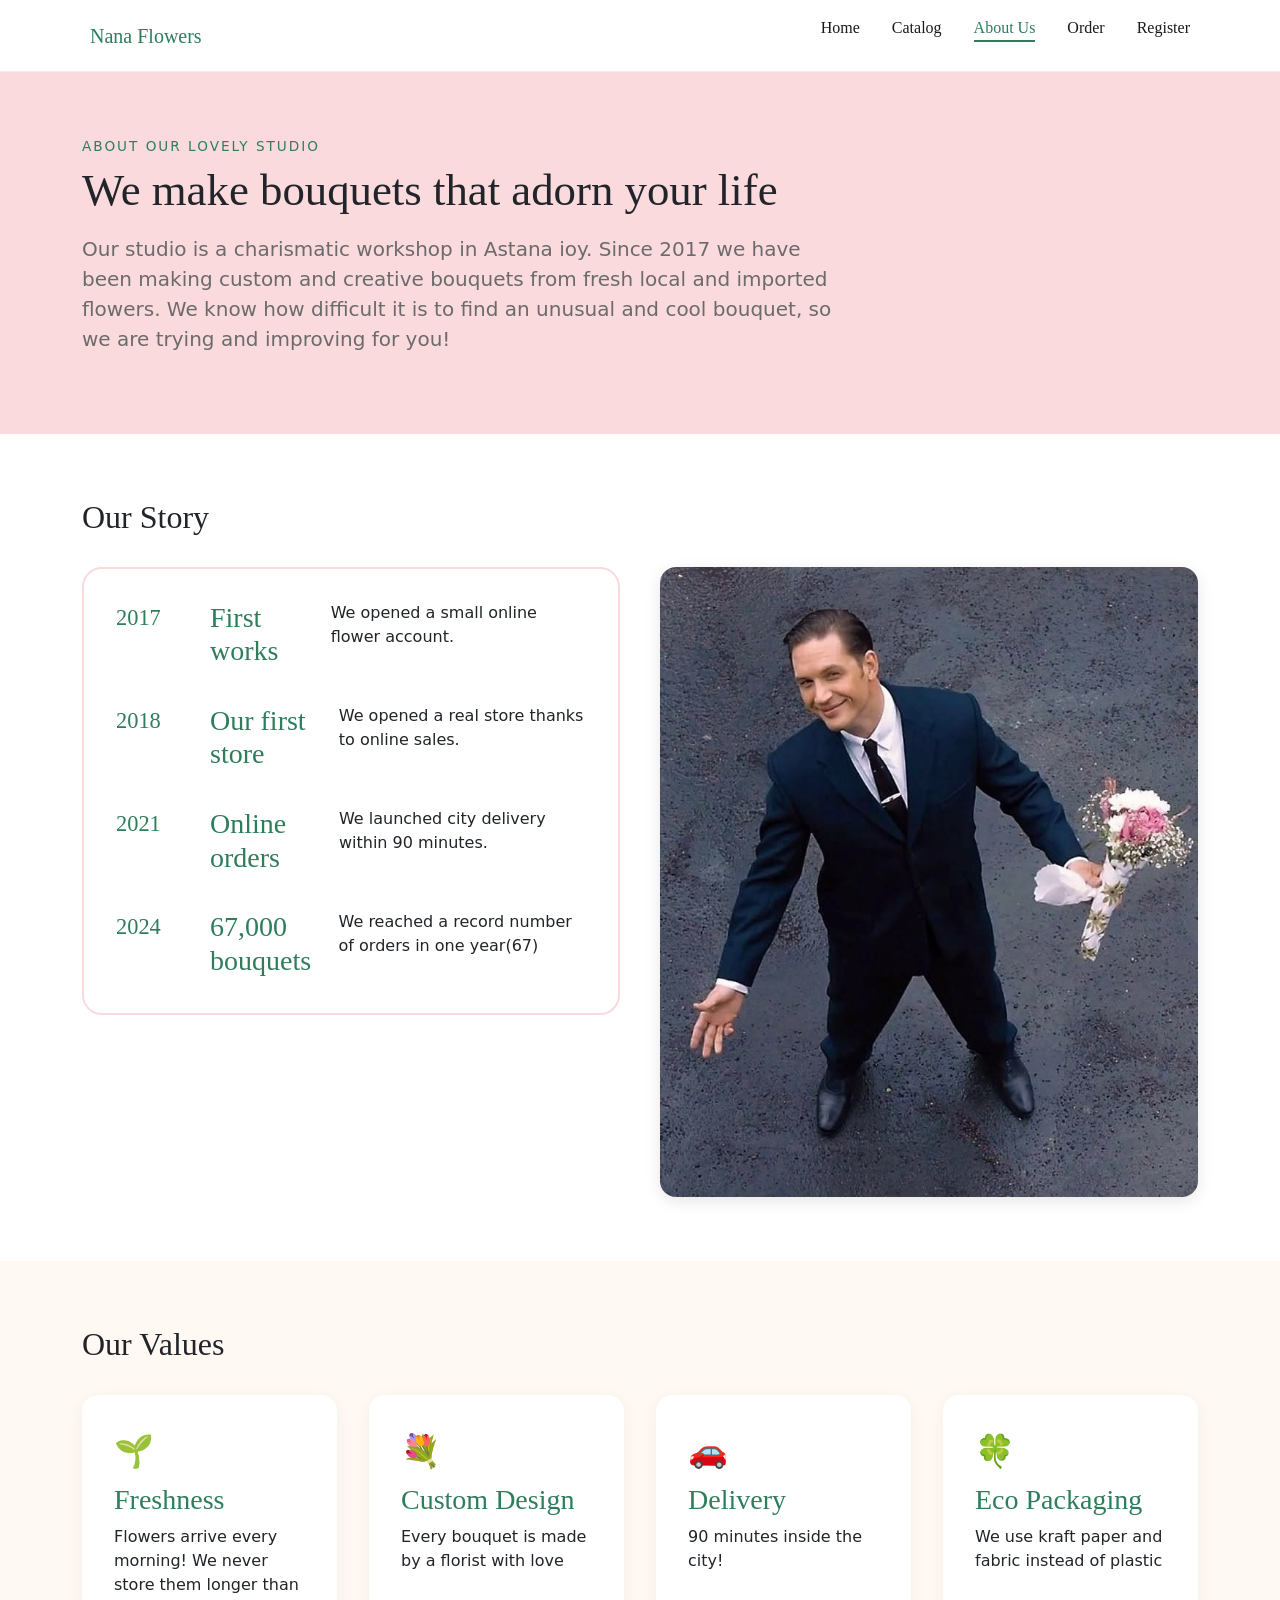
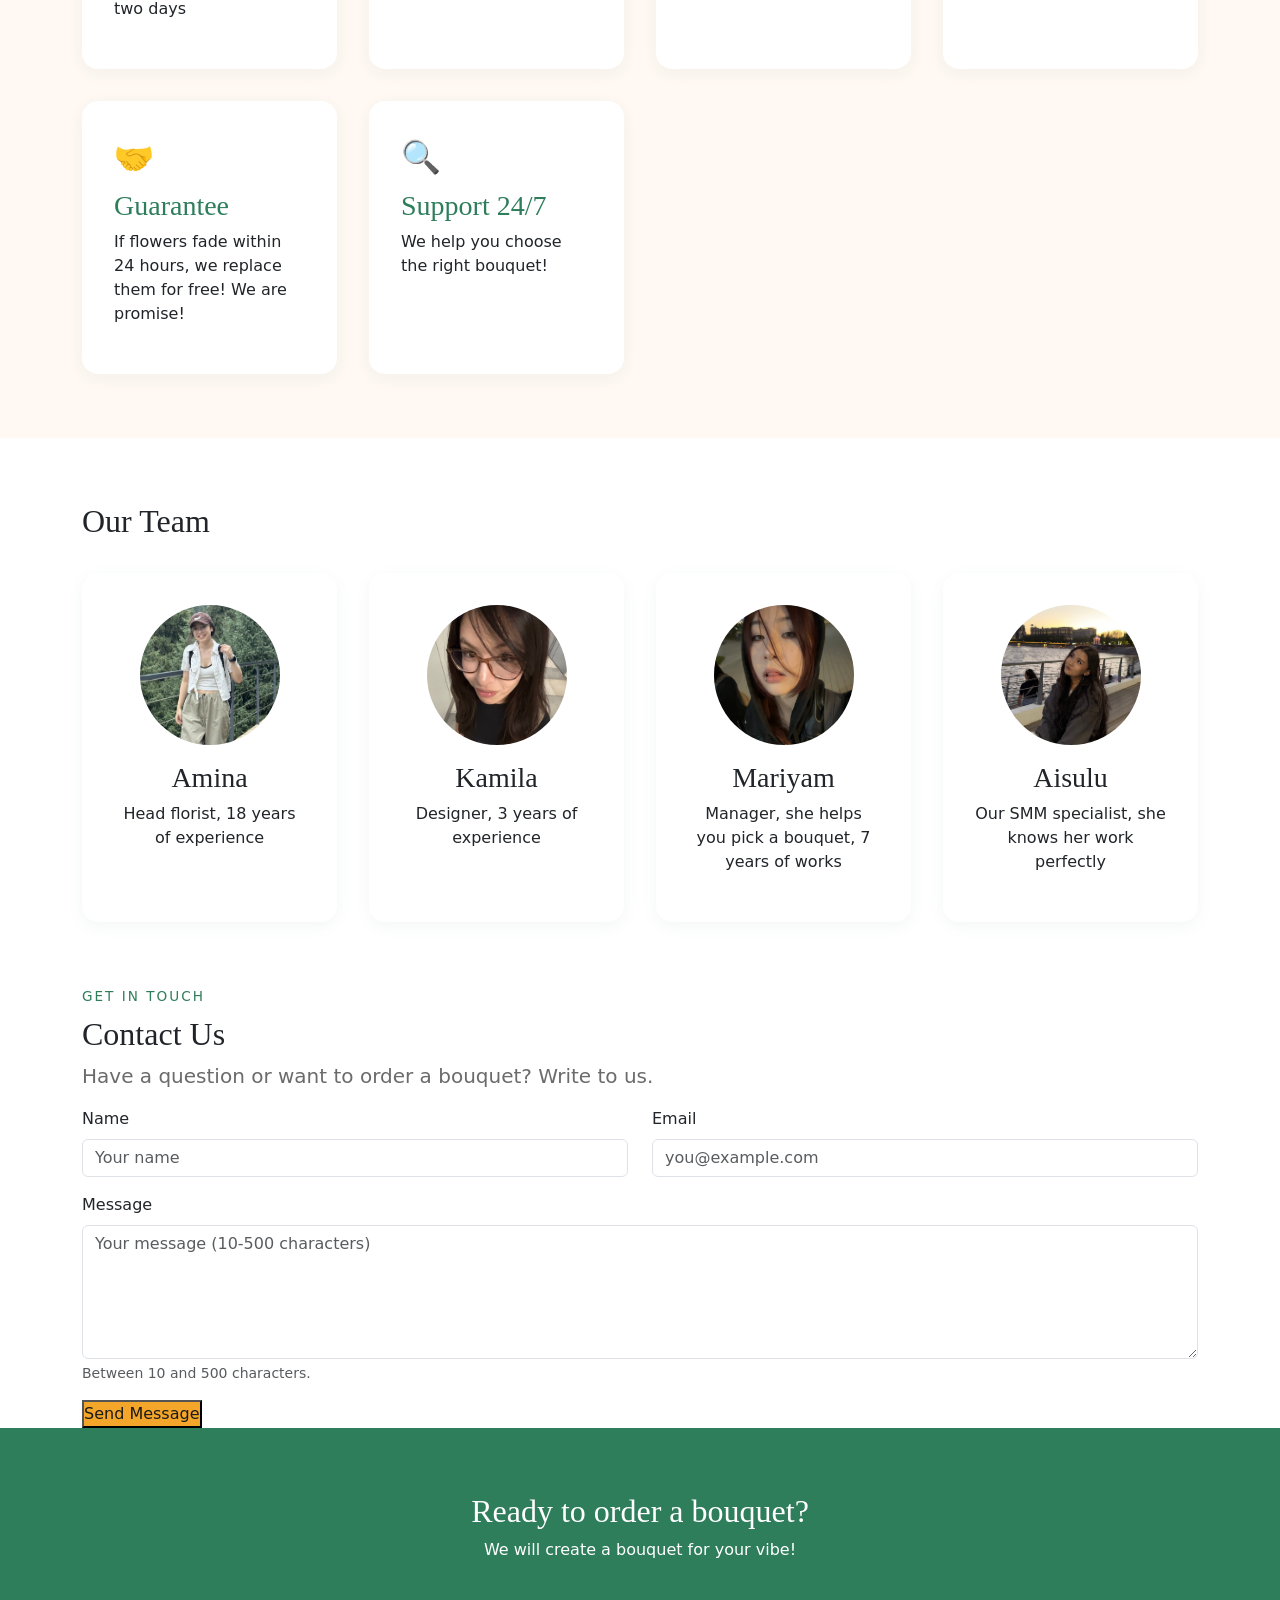
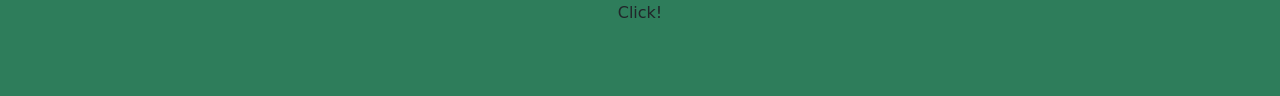
==== aboutus.html @ 47cd7833 "Update aboutus.html" ====
<!DOCTYPE html>
<html lang="en">
<head>
    <meta charset="UTF-8">
    <meta name="viewport" content="width=device-width, initial-scale=1.0">
    <title>About Nana</title>
    <link rel="stylesheet" href="css/style.css">
    <link rel="stylesheet" href="css/responsive.css">
    <link rel="icon" type="image/png" href="images/faviconjpg.jpg">
    <link href="https://cdn.jsdelivr.net/npm/bootstrap@5.3.0/dist/css/bootstrap.min.css" rel="stylesheet">
</head>
<body>
    <header class="header">
     <nav class="navbar">
      <a href="index.html" class="logo">Nana Flowers</a>
      <ul class="list">
        <li><a href="index.html">Home</a></li>
        <li><a href="services.html">Catalog</a></li>
        <li><a href="aboutus.html" class="active">About Us</a></li>
        <li><a href="contact.html">Order</a></li>
        <li><a href="register.html">Register</a></li>
      </ul>
     </nav>
    </header>
    <main>
        <section class="about">
            <div class="container">
                <p class="eyebrow">About our lovely studio</p>
                <h1>We make bouquets that adorn your life</h1>
                <p class="lead">Our studio is a charismatic workshop in Astana ioy. Since 2017 we have been making custom and creative bouquets from fresh local and imported flowers.
                    We know how difficult it is to find an unusual and cool bouquet, so we are trying and improving for you!</p>
            </div>
        </section>

        <section class="story">
            <div class="container">
                <h2>Our Story</h2>
                <div class="storylayout">
                <ol class="timeline">
                    <li class="timelineitem">
                        <span class="timelineyear">2017</span>
                        <h3>First works</h3>
                        <p>We opened a small online flower account.</p>
                    </li>

                    <li class="timelineitem">
                        <span class="timelineyear">2018</span>
                        <h3>Our first store</h3>
                        <p>We opened a real store thanks to online sales.</p>
                    </li>

                    <li class="timelineitem">
                        <span class="timelineyear">2021</span>
                        <h3>Online orders</h3>
                        <p>We launched city delivery within 90 minutes.</p>
                    </li>

                    <li class="timelineitem">
                        <span class="timelineyear">2024</span>
                        <h3>67,000 bouquets</h3>
                        <p>We reached a record number of orders in one year(67)</p>
                    </li>
                </ol>

                <div class="storyphoto">
                    <img src="images/memeee.jpg" alt="meme">
                </div>
                </div>
            </div>
        </section>

        

        <section class="values">
            <div class="container">
                <h2>Our Values</h2>

            <div class="valuesgrid">
                <article class="valuecard">
                    <span class="valueicon">&#127793;</span>
                        <h3>Freshness</h3>
                        <p>Flowers arrive every morning!  We never store them longer than two days </p>
                </article>

                <article class="valuecard">
                    <span class="valueicon">&#128144;</span>
                        <h3>Custom Design</h3>
                        <p>Every bouquet is made by a florist with love</p>
                </article>

                <article class="valuecard">
                    <span class="valueicon">&#128663;</span>
                        <h3>Delivery</h3>
                        <p>90 minutes inside the city!</p>
                </article>

                <article class="valuecard">
                    <span class="valueicon">&#127808;</span>
                        <h3>Eco Packaging</h3>
                        <p>We use kraft paper and fabric instead of plastic</p>
                </article>

                <article class="valuecard">
                    <span class="valueicon">&#129309;</span>
                        <h3>Guarantee</h3>
                        <p>If flowers fade within 24 hours, we replace them for free! We are promise!</p>
                </article>

                <article class="valuecard">
                    <span class="valueicon">&#128269;</span>
                        <h3>Support 24/7</h3>
                        <p>We help you choose the right bouquet!</p>
                </article>
            </div>
            </div>
        </section>

        <section class="team">
            <div class="container">
                <h2>Our Team</h2>

            <div class="teamrow">
                <article class="teamcard">
                    <img src="images/photoamim.jpg" alt="Amina" width="140" height="140">
                    <h3>Amina</h3>
                    <p>Head florist, 18 years of experience</p>
                </article>

                <article class="teamcard">
                    <img src="images/photokama.jpg" alt="Kama" width="140" height="140">
                    <h3>Kamila</h3>
                    <p>Designer, 3 years of experience</p>
                </article>

                <article class="teamcard">
                    <img src="images/photoMari.jpg" alt="Mari" width="140" height="140">
                    <h3>Mariyam</h3>
                    <p>Manager, she helps you pick a bouquet, 7 years of works</p>
                </article>

                <article class="teamcard">
                    <img src="images/photoAis.jpg" alt="Aisulu" width="140" height="140">
                    <h3>Aisulu</h3>
                    <p>Our SMM specialist, she knows her work perfectly</p>
                </article>
            </div>
            </div>
        </section>

<section class="contact-form-section">
    <div class="container">
        <p class="eyebrow">Get in touch</p>
        <h2>Contact Us</h2>
        <p class="lead">Have a question or want to order a bouquet? Write to us.</p>

        <form class="needs-validation" novalidate id="contactForm">
          <div class="row">
              <div class="col-md-6 mb-3">
                 <label for="contactName" class="form-label">Name</label>
                 <input
                    type="text"
                    class="form-control"
                    id="contactName"
                    name="name"
                    placeholder="Your name"
                    required
                    minlength="2">
                  <div class="valid-feedback">Looks good!</div>
                  <div class="invalid-feedback">Please enter at least 2 characters.</div>
              </div>

              <div class="col-md-6 mb-3">
                <label for="contactEmail" class="form-label">Email</label>
                <input
                    type="email"
                    class="form-control"
                    id="contactEmail"
                    name="email"
                    placeholder="you@example.com"
                    required>
                  <div class="valid-feedback">Looks good!</div>
                  <div class="invalid-feedback">Please enter a valid email address.</div>
            </div>

            <div class="col-12 mb-3">
              <label for="contactMessage" class="form-label">Message</label>
              <textarea
                class="form-control"
                id="contactMessage"
                name="message"
                rows="5"
                placeholder="Your message (10-500 characters)"
                required
                minlength="10"
                maxlength="500"></textarea>
                <div class="form-text">Between 10 and 500 characters.</div>
                <div class="valid-feedback">Looks good!</div>
                <div class="invalid-feedback">Message must be 10-500 characters.</div>
            </div>

        <div class="col-12">
          <button type="submit" class="btnaccent">Send Message</button>
        </div>

      </div>
    </form>

    <div id="successMessage" class="success-message" style="display: none;">
       Thank you! Your message has been sent.
    </div>

  </div>
</section>

    </main>

    <footer class="go">
        <div class="container">
            <h2>Ready to order a bouquet?</h2>
            <p>We will create a bouquet for your vibe!</p>
            <a href="contact.html" class="btn btnaccent">Click!</a>
        </div>
       

    </footer>


    <script>
          const forms = document.querySelectorAll('.needs-validation');

          forms.forEach(form => {
          form.addEventListener('submit', event => {
          event.preventDefault();
          event.stopPropagation();

          if (form.checkValidity()) {
            document.getElementById('successMessage').style.display = 'block';
            form.reset();
            form.classList.remove('was-validated');
          } else {
            form.classList.add('was-validated');
            document.getElementById('successMessage').style.display = 'none';
          }
        });
      });
    </script>

</body>
</html>
---- css/style.css ----
* {
  box-sizing: border-box;
  margin: 0;
  padding: 0;
}

body {
  font-family: Georgia, 'Times New Roman', Times, serif;
  color: #1A1A1A;
  background: #FFFFFF;
  line-height: 1.6;
  padding-top: 72px;
}

h1, h2, h3 {
  font-family: Georgia, 'Times New Roman', Times, serif;
  line-height: 1.2;
}

.container {
  width: min(1100px, 90%);
  margin: 0 auto;
}

.header {
  position: fixed;
  top: 0;
  left: 0;
  width: 100%;
  height: 72px;
  background: #FFFFFF;
  border-bottom: 1px solid #EEEEEE;
  z-index: 1000;
}

.navbar {
  display: flex;
  align-items: center;
  justify-content: space-between;
  height: 100%;
  width: min(1100px, 90%);
  margin: 0 auto;
}

.logo {
  font-family: 'Times New Roman', Times, serif;
  font-size: 1.25rem;
  color: #2E7D5B;
  text-decoration: none;
}

.list {
  display: flex;
  gap: 32px;
  list-style: none;
}

.list a {
  color: #1A1A1A;
  text-decoration: none;
  font-weight: 500;
  padding-bottom: 4px;
  border-bottom: 2px solid transparent;
  transition: color 0.2s, border-color 0.2s;
}

.list a:hover {
  color: #2E7D5B;
  border-bottom-color: #F4A62A;
}

.list a.active {
  color: #2E7D5B;
  border-bottom-color: #2E7D5B;
}

.btn {
  display: inline-block;
  padding: 10px 22px;
  border-radius: 999px;
  font-weight: 600;
  text-decoration: none;
}

.btnaccent {
  background: #F4A62A;
  color: #1A1A1A;
}

.btnaccent:hover {
  filter: brightness(0.95);
}

.btnaccent:focus-visible {
  outline: 3px solid #2E7D5B;
  outline-offset: 2px;
}

.go {
  background: #2E7D5B;
  color: #FFFFFF;
  padding: 64px 0;
  text-align: center;
}

.go h2 {
  color: #FFFFFF;
  margin-bottom: 8px;
}

.go p {
  margin-bottom: 32px;
}




.hero {
  display: flex;
  align-items: center;
  justify-content: space-between;
  gap: 40px;
  padding: 64px 0;
  background: #FADADD;
  flex-wrap: wrap;
}

.hero .content {
  flex: 1 1 400px;
  text-align: left;
}

.hero .content h1 {
  font-size: clamp(1.8rem, 4vw, 2.8rem);
  margin-bottom: 16px;
}

.hero .content p {
  font-size: 1.05rem;
  color: #6B6B6B;
  margin-bottom: 24px;
}

.hero .kotik {
  width: 120px;
  margin-bottom: 16px;
}

.hero .flowers {
  flex: 1 1 400px;
  max-width: 500px;
  border-radius: 16px;
  box-shadow: 0 8px 24px rgba(0, 0, 0, 0.1);
}


.hero .actions {
  display: flex;
  gap: 16px;
  flex-wrap: wrap;
  margin-top: 16px;
}

.primary {
  display: inline-block;
  padding: 12px 28px;
  background: #2E7D5B;
  color: #FFFFFF;
  border-radius: 999px;
  font-weight: 600;
  text-decoration: none;
  transition: filter 0.2s;
}

.primary:hover {
  filter: brightness(0.9);
}

.secondary {
  display: inline-block;
  padding: 12px 28px;
  background: transparent;
  color: #2E7D5B;
  border: 2px solid #2E7D5B;
  border-radius: 999px;
  font-weight: 600;
  text-decoration: none;
  transition: 0.2s;
}

.secondary:hover {
  background: #2E7D5B;
  color: #FFFFFF;
}

.cta {
  background: #2E7D5B;
  color: #FFFFFF;
  padding: 64px 20px;
  text-align: center;
  border-radius: 0;
}

.cta h2 {
  color: #FFFFFF;
  font-size: 2rem;
  margin-bottom: 12px;
}

.cta p {
  color: #FFFFFF;
  margin-bottom: 24px;
}

.btn--accent {
  display: inline-block;
  padding: 12px 28px;
  background: #F4A62A;
  color: #1A1A1A;
  border-radius: 999px;
  font-weight: 600;
  text-decoration: none;
}

.btn--accent:hover {
  filter: brightness(0.95);
}

.btn--large {
  padding: 14px 32px;
  font-size: 1.05rem;
}

.site-footer {
  background: #1F5A40;
  color: #FFFFFF;
  padding: 48px 20px 32px;
}

.footer__columns {
  max-width: 1100px;
  margin: 0 auto;
  display: grid;
  grid-template-columns: repeat(3, 1fr);
  gap: 40px;
}

.footer__col h3 {
  color: #FFFFFF;
  margin-bottom: 12px;
  font-size: 1.1rem;
}

.footer__col p,
.footer__col a {
  color: #D9F0E5;
  font-size: 0.95rem;
  text-decoration: none;
  margin-bottom: 6px;
  display: block;
}

.footer__col a:hover {
  color: #F4A62A;
}

.footer__col ul {
  list-style: none;
  display: grid;
  gap: 6px;
}

.footer__col address {
  font-style: normal;
}

.benefits {
  padding: 64px 20px;
  text-align: center;
  max-width: 1100px;
  margin: 0 auto;
}

.benefits h2 {
  margin-bottom: 32px;
  font-size: 2rem;
}

.benefits__grid {
  display: grid;
  grid-template-columns: repeat(auto-fit, minmax(220px, 1fr));
  gap: 24px;
}

.benefit-card {
  background: #FFFFFF;
  padding: 24px;
  border-radius: 16px;
  box-shadow: 0 4px 16px rgba(46, 125, 91, 0.06);
  text-align: left;
}

.benefit-card h3 {
  color: #2E7D5B;
  margin-bottom: 8px;
}

.testimonial {
  padding: 64px 20px;
  text-align: center;
  background: #FFF8F3;
}

.testimonial h2 {
  margin-bottom: 32px;
  font-size: 2rem;
}

.testimonial__quote {
  max-width: 700px;
  margin: 0 auto;
  background: #FFFFFF;
  border-left: 6px solid #F4A62A;
  padding: 24px;
  border-radius: 12px;
  text-align: left;
  box-shadow: 0 4px 12px rgba(0, 0, 0, 0.06);
}

.testimonial__quote blockquote p {
  font-style: italic;
  font-size: 1.1rem;
  color: #1A1A1A;
}

.testimonial__author {
  color: #6B6B6B;
  font-size: 0.95rem;
  margin-top: 12px;
}

.content {
  max-width: 1100px;
  margin: 0 auto;
}





.services {
  padding: 64px 0;
  max-width: 1200px;
  margin: 0 auto;
}

.services h2 {
  text-align: center;
  margin-bottom: 32px;
}

.services-grid {
  display: grid;
  grid-template-columns: 2fr 1fr 1fr;
  gap: 24px;
}

.service {
  background: rgb(255, 246, 242);
  padding: 24px;
  border-radius: 12px;
  box-shadow: 0 4px 16px rgba(46, 125, 91, 0.06);
}
.service h3 {
  color: #2E7D5B;
  margin-bottom: 8px;
}

.service-large {
  grid-column: 1 / 2;  
  grid-row: 1 / 3;
  background: rgb(250, 201, 228);
  }

.products {
  padding: 64px 0;
  max-width: 1200px;
  margin: 0 auto;
}

.heading {
  text-align: center;
  font-size: 36px;
  margin: 40px;
  color: #2E7D5B;
}

.box-container {
  display: grid;
  grid-template-columns: 1fr 1fr 1fr;
  gap: 24px;
}

.box {
  background: white;
  border: 1px solid rgb(230, 230, 230);
  border-radius: 12px;
  overflow: hidden;
  box-shadow: 0 4px 12px rgba(0, 0, 0, 0.08);
  position: relative;
}

.discount {
  position: absolute;
  top: 10px;
  left: 10px;
  background: rgba(244, 166, 42, 1);
  color: rgb(30, 30, 30);
  padding: 4px 12px;
  border-radius: 6px;
  font-size: 0.85rem;
  font-weight: 700;
  z-index: 1;
}

.image {
  position: relative;
  text-align: center;
  overflow: hidden;
}

.image img {
  width: 100%;
  height: 220px;
  object-fit: cover;
  opacity: 0.5;
}
.box:hover .image img {
  opacity: 1.0;
}

.btn-group {
  position: absolute;         
  bottom: 0;
  left: 0;
  right: 0;
  display: flex;
}


.button {
  background-color: rgb(9, 82, 9);
  border: 1px solid rgb(249, 252, 249);
  color: white;
  padding: 15px 32px;
  text-align: center;
  text-decoration: none;
  font-size: 16px;
  cursor: pointer;
}

.btn-group .button:hover {
  background-color: rgb(255, 241, 235);
}

.btn-group .button:not(:last-child) {
  border-right: none; 
}
.content {
  padding: 16px;
  text-align: center;
}

.content h3 {
  font-size: 18px;
  margin-bottom: 8px;
}

.price {
  font-weight: 700;
  color: rgb(35, 34, 34);
}

.price span {
  color: rgb(150, 150, 150);
  text-decoration: line-through;
  font-weight: 400;
  margin-left: 8px;
}

.order-btn {
  background-color: rgb(255, 241, 235);
  border: none;
  border-radius: 12px;
  box-shadow: 0 4px 16px rgba(46, 125, 91, 0.06);
  color: black;
  padding: 16px 32px;
  text-align: center;
  text-decoration: none;
  display: inline-block;
  font-size: 16px;
  margin: 4px 2px;
  transition-duration: 0.4s;
  cursor: pointer;
}

.order-btn:hover {
  background-color: #003312;
  color: white;
}



.about {
  background: #FADADD;
  padding: 64px 0;
}

.eyebrow {
  text-transform: uppercase;
  letter-spacing: 2px;
  font-size: 0.85rem;
  color: #2E7D5B;
  margin-bottom: 8px;
}

.about h1 {
  font-size: clamp(1.8rem, 4vw, 2.8rem);
  margin-bottom: 16px;
}

.lead {
  font-size: 1.05rem;
  color: #6B6B6B;
  max-width: 60ch;
}

.story {
  padding: 64px 0;
}

.storylayout {
  display: grid;
  grid-template-columns: 1fr 1fr;
  gap: 40px;
  align-items: start;
  margin-top: 30px;
}

.timeline {
  list-style: none;
  display: grid;
  gap: 32px;
  padding: 32px;
  border: 2px solid #FADADD;
  border-radius: 20px;
}

.timelineitem {
  display: flex;
  gap: 24px;
}

.timelineyear {
  font-family: 'Times New Roman', Times, serif;
  font-size: 1.4rem;
  color: #2E7D5B;
  min-width: 70px;
}

.timelineitem h3 {
  color: #2E7D5B;
  margin-bottom: 4px;
}

.storyphoto img {
  width: 100%;
  height: auto;
  border-radius: 16px;
  display: block;
  box-shadow: 0 4px 16px rgba(0, 0, 0, 0.1);
}

.values {
  background: #FFF8F3;
  padding: 64px 0;
}

.valuesgrid {
  display: grid;
  grid-template-columns: repeat(auto-fit, minmax(250px, 1fr));
  gap: 32px;
  margin-top: 32px;
}

.valuecard {
  background: #FFFFFF;
  padding: 32px;
  border-radius: 16px;
  box-shadow: 0 4px 16px rgba(46, 125, 91, 0.06);
  transition: transform 0.2s;
}

.valuecard:hover {
  transform: translateY(-4px);
}

.valueicon {
  font-size: 2rem;
  display: block;
  margin-bottom: 8px;
}

.valuecard h3 {
  margin-bottom: 8px;
  color: #2E7D5B;
}

.team {
  padding: 64px 0;
}

.teamrow {
  display: flex;
  flex-wrap: wrap;
  gap: 32px;
  justify-content: center;
  margin-top: 32px;
}

.teamcard {
  flex: 1 1 240px;
  max-width: 300px;
  text-align: center;
  background: #FFFFFF;
  padding: 32px;
  border-radius: 16px;
  box-shadow: 0 4px 16px rgba(46, 125, 91, 0.06);
}

.teamcard img {
  width: 140px;
  height: 140px;
  border-radius: 50%;
  object-fit: cover;
  margin-bottom: 16px;
}






.contact-page {
  padding: 64px 0;
}

.contact-wrapper {
  max-width: 1100px;
  margin: 0 auto;
  display: grid;
  grid-template-columns: 1fr 1.3fr;
  gap: 64px;
  align-items: start;
  width: min(1100px, 90%);
}

.contact-left h1 {
  font-size: 2rem;
  margin-bottom: 32px;
  color: #2E7D5B;
}

.contact-item {
  display: flex;
  gap: 16px;
  margin-bottom: 24px;
  align-items: flex-start;
}

.contact-item h3 {
  font-size: 1rem;
  color: #1A1A1A;
  margin-bottom: 4px;
}

.contact-item p {
  color: #6B6B6B;
  font-size: 0.95rem;
}

.contact-right h2 {
  font-size: 1.6rem;
  margin-bottom: 8px;
  color: #2E7D5B;
}

.contact-right .subtitle {
  color: #6B6B6B;
  margin-bottom: 16px;
}

.contact-right .divider {
  width: 100%;
  height: 3px;
  background: #FADADD;
  border-radius: 2px;
  margin-bottom: 32px;
}

.contact-right form {
  display: flex;
  flex-direction: column;
  gap: 16px;
}

.input-box input,
.input-box textarea {
  width: 100%;
  border: 2px solid #EEEEEE;
  border-radius: 12px;
  padding: 14px 18px;
  font-size: 1rem;
  font-family: inherit;
  color: #1A1A1A;
  background: #FFFFFF;
  outline: none;
  transition: border-color 0.2s;
}

.input-box input:focus,
.input-box textarea:focus {
  border-color: #2E7D5B;
}

.input-box textarea {
  min-height: 130px;
  resize: vertical;
}

.button input[type="submit"] {
  background: #2E7D5B;
  color: #FFFFFF;
  border: none;
  border-radius: 999px;
  padding: 14px 40px;
  font-size: 1rem;
  font-weight: 600;
  cursor: pointer;
  transition: filter 0.2s;
}

.button input[type="submit"]:hover {
  filter: brightness(0.95);
}




.contact-page {
    background-color: #FFFFFF;
    font-family: Georgia, 'Times New Roman', Times, serif;
    padding: 50px 0 80px 0;
}
.header .navbar .list a {
    font-family: Georgia, 'Times New Roman', Times, serif !important;
    font-size: 1rem !important;
}
.contact-page .contact-wrapper {
    display: grid;
    grid-template-columns: 1fr 1.3fr;
    gap: 40px;
    align-items: stretch;
}

.contact-page .contact-info-card {
    background: #FFF8F3;
    padding: 36px 30px;
    border-radius: 20px;
    box-shadow: 0 4px 16px rgba(46, 125, 91, 0.06);
    border-left: 6px solid #2E7D5B;
}

.contact-page .contact-info-card h1 {
    color: #2E7D5B;
    font-size: 2.2rem;
    margin-bottom: 12px;
}

.contact-page .contact-info-card .card-subtitle {
    color: #6B6B6B;
    font-family: system-ui, -apple-system, sans-serif;
    font-size: 0.95rem;
    margin-bottom: 32px;
}

.contact-page .contact-item {
    display: flex;
    align-items: center;
    gap: 16px;
    margin-bottom: 24px;
    padding: 12px;
    background: #FFFFFF;
    border-radius: 12px;
    box-shadow: 0 2px 8px rgba(0,0,0,0.03);
    transition: transform 0.2s;
}

.contact-page .contact-item:hover {
    transform: translateY(-2px);
}

.contact-page .contact-item i {
    font-size: 1.25rem;
    color: #2E7D5B;
    width: 24px;
    text-align: center;
}

.contact-page .contact-item h3 {
    font-family: system-ui, -apple-system, sans-serif;
    font-size: 0.9rem;
    font-weight: 600;
    color: #1A1A1A;
    margin: 0;
}

.contact-page .contact-item p {
    font-family: system-ui, -apple-system, sans-serif;
    font-size: 0.9rem;
    color: #6B6B6B;
    margin: 0;
}

.contact-page .contact-form-card {
    background: #FFFFFF;
    padding: 36px 32px;
    border-radius: 20px;
    border: 1px solid #F0F0F0;
    box-shadow: 0 4px 20px rgba(0, 0, 0, 0.05);
}

.contact-page .contact-form-card h2 {
    color: #2E7D5B;
    font-size: 1.8rem;
    margin-bottom: 6px;
}

.contact-page .contact-form-card .subtitle {
    color: #6B6B6B;
    font-family: system-ui, -apple-system, sans-serif;
    font-size: 0.95rem;
    margin-bottom: 16px;
}

.contact-page .contact-form-card .divider {
    width: 100%;
    height: 3px;
    background: #FADADD;
    border-radius: 2px;
    margin-bottom: 28px;
}

.contact-page .form-label {
    font-family: system-ui, -apple-system, sans-serif !important;
    font-size: 0.9rem !important;
    font-weight: 600 !important;
    color: #1A1A1A !important;
    margin-bottom: 6px !important;
    display: block !important;
}

.contact-page .input-box input,
.contact-page .input-box textarea {
    width: 100%;
    border: 1.5px solid #E5E5E5;
    border-radius: 12px;
    padding: 12px 16px;
    font-family: system-ui, -apple-system, sans-serif;
    font-size: 0.95rem;
    color: #1A1A1A;
    background: #FAFAFA;
    outline: none;
    transition: all 0.2s;
}

.contact-page .input-box input:focus,
.contact-page .input-box textarea:focus {
    border-color: #2E7D5B;
    background: #FFFFFF;
    box-shadow: 0 0 0 3px rgba(46, 125, 91, 0.1);
}

.contact-page .btn-send-main {
    background: #F4A62A;
    color: #1A1A1A;
    border: none;
    border-radius: 999px;
    padding: 14px 44px;
    font-family: system-ui, -apple-system, sans-serif;
    font-size: 1rem;
    font-weight: 700;
    cursor: pointer;
    transition: transform 0.15s, filter 0.2s, box-shadow 0.2s;
    box-shadow: 0 4px 14px rgba(244, 166, 42, 0.35);
    display: inline-block;
}

.contact-page .btn-send-main:hover {
    filter: brightness(0.95);
    transform: translateY(-2px);
    box-shadow: 0 6px 18px rgba(244, 166, 42, 0.45);
}
---- css/responsive.css ----
@media (max-width: 992px) {
    .hero {
    flex-direction: column;
    text-align: center;
    padding: 32px 20px;
  }

    .hero .content {
    text-align: center;
  }

    .hero .actions {
    justify-content: center;
  }


    .footer__columns {
    grid-template-columns: repeat(2, 1fr);
  }

    .navbar {
    gap: 16px;
  }

    .benefits__grid {
    grid-template-columns: repeat(2, 1fr);
  }

    .services-grid {
    grid-template-columns: repeat(2, 1fr);
  }

    .storylayout {
    grid-template-columns: 1fr;
    gap: 32px;
  }

    .storyphoto {
    order: -1;
  }

    .valuesgrid {
    grid-template-columns: repeat(2, 1fr);
  }

    .contact-wrapper {
    grid-template-columns: 1fr;
    gap: 40px;
  }
}

@media (max-width: 768px) {

    body {
    padding-top: 130px;
  }

    .header {
    height: 130px;
  }

    .navbar {
    flex-direction: column;
    justify-content: center;
    gap: 10px;
    padding: 10px 0;
  }

    .list {
    flex-direction: column;
    align-items: center;
    gap: 10px;
  }

    .hero,
    .benefits,
    .testimonial,
    .services,
    .products,
    .about,
    .story,
    .values,
    .team,
    .go,
    .cta,
    .contact-page {
    padding: 40px 16px;
  }

    .hero .content h1 {
    font-size: 1.6rem;
  }

    .hero .flowers {
    max-width: 100%;
  }

    .actions {
    flex-direction: column;
    align-items: center;
  }

    .primary,
    .secondary,
    .btn,
    .btn--accent {
    width: 100%;
    text-align: center;
  }

    .benefits__grid {
    grid-template-columns: 1fr;
    gap: 16px;
  }

    .benefit-card {
    padding: 20px;
  }

    .testimonial__quote {
    padding: 20px;
  }

    .footer__columns {
    grid-template-columns: 1fr;
    gap: 24px;
    text-align: center;
  }

    .services-grid {
    grid-template-columns: 1fr;
  }

    .box-container {
    grid-template-columns: 1fr;
  }

    .timeline {
    padding: 20px;
    gap: 30px;
  }

    .timelineitem {
    flex-direction: column;
    gap: 10px;
  }

    .timelineyear {
    min-width: auto;
  }

    .valuesgrid {
    grid-template-columns: 1fr;
    gap: 20px;
  }

    .valuecard {
    padding: 20px;
  }

    .teamrow {
    flex-direction: column;
    align-items: center;
    gap: 20px;
  }

    .teamcard {
    max-width: 100%;
    width: 100%;
    padding: 20px;
  }

    .contact-wrapper {
    width: 100%;
  }

    .contact-left h1 {
    font-size: 1.6rem;
  }

    .contact-right h2 {
    font-size: 1.4rem;
  }

    .contact-right .button input[type="submit"] {
    width: 100%;
  }
    .header .navbar .list a {
    font-family: Georgia, 'Times New Roman', Times, serif !important;
    font-size: 1rem !important;
}
    main.contact-page .contact-wrapper {
        grid-template-columns: 1fr;
        gap: 24px;
        width: 100%;
        padding: 0 16px;
    }

    header.header nav.navbar {
        flex-direction: column;
        height: auto;
        padding: 12px 16px;
    }

    header.header .list {
        gap: 16px;
        margin-top: 8px;
        padding-left: 0;
        flex-wrap: wrap;
        justify-content: center;
    }

    body {
        padding-top: 100px;
    }

    main.contact-page .contact-info-card,
    main.contact-page .contact-form-card {
        padding: 24px 18px;
    }
}
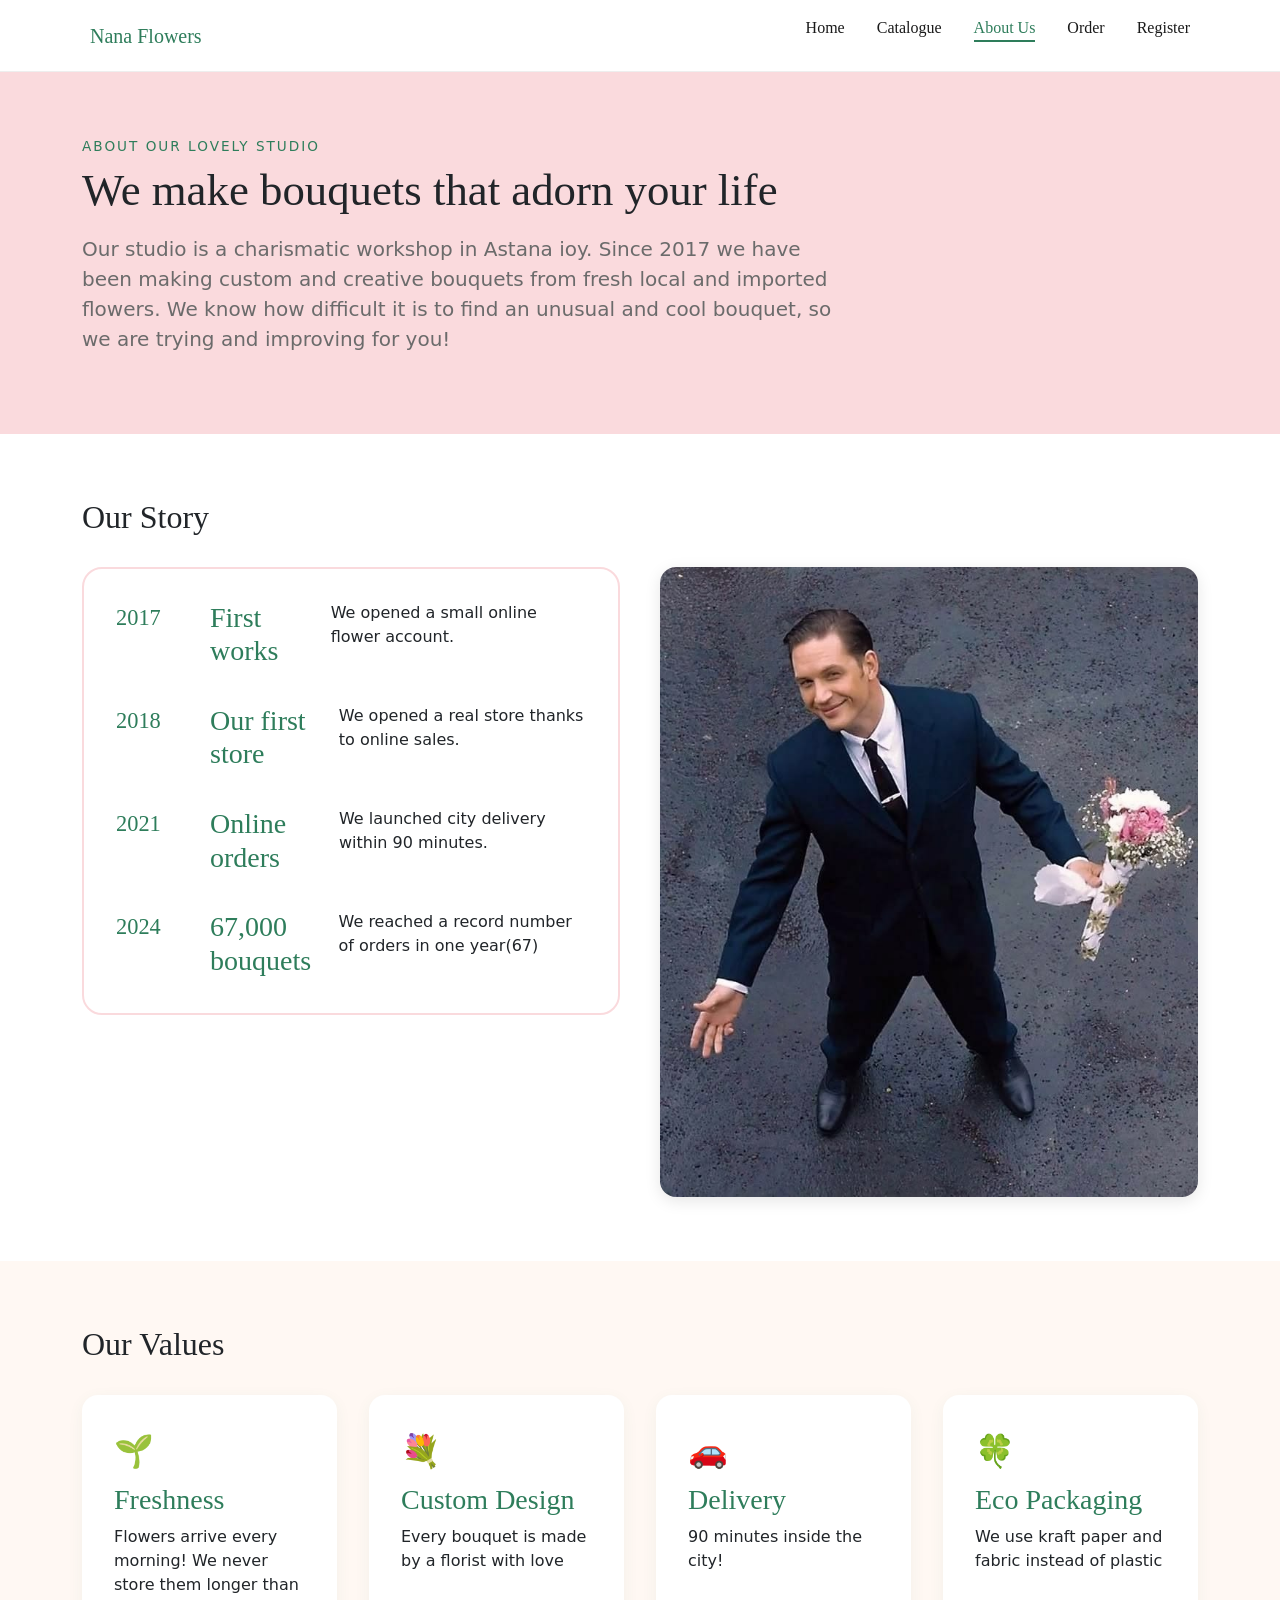
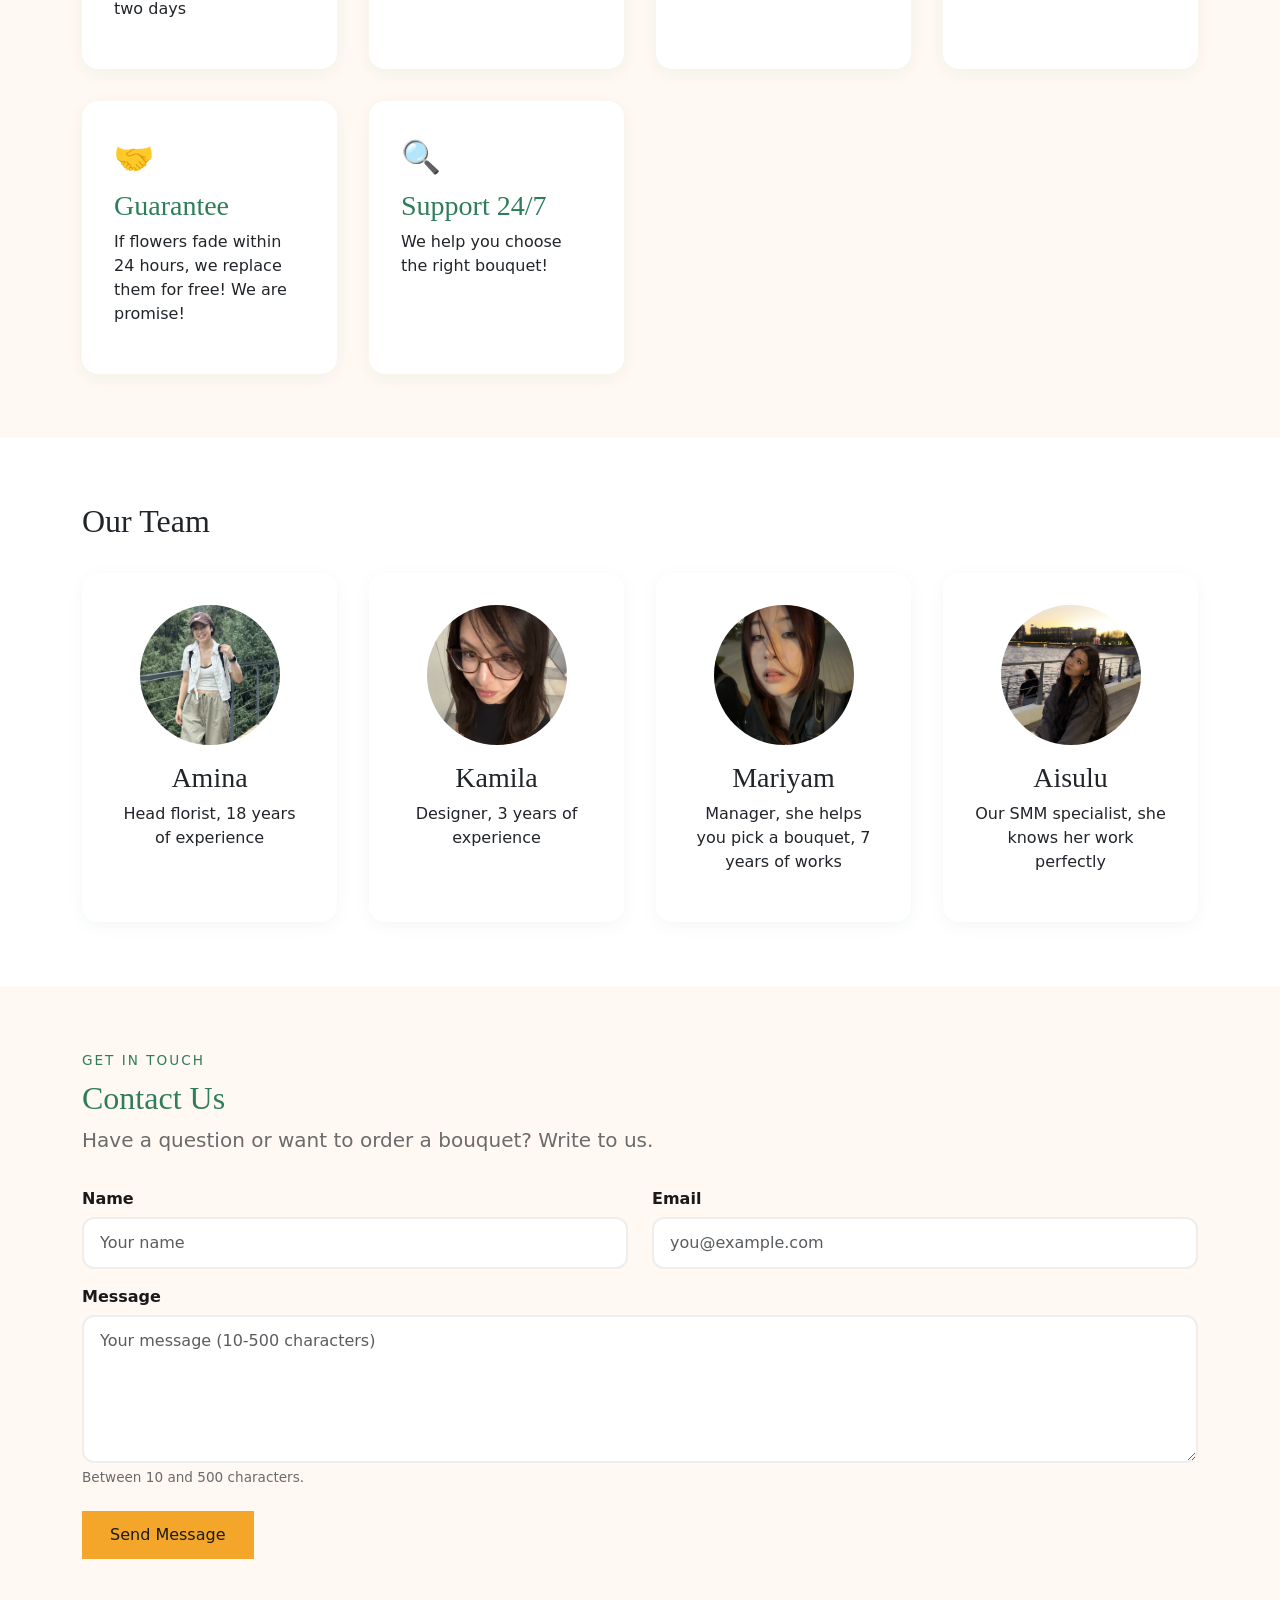
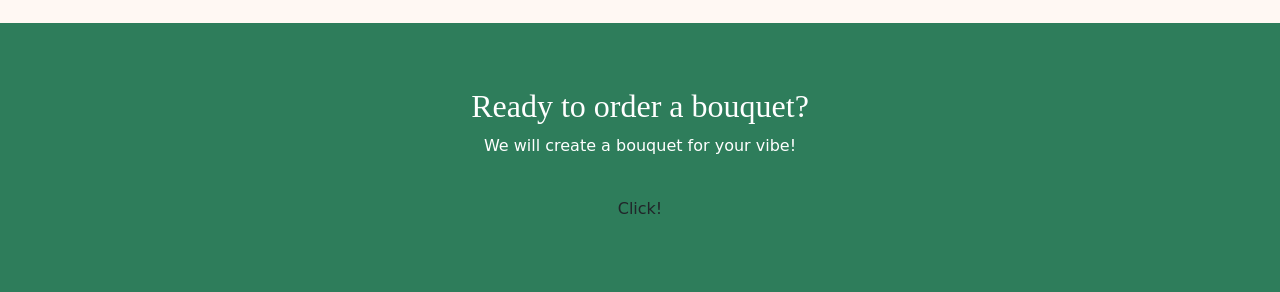
==== commit 465cd470: "Update aboutus.html" ====
--- a/aboutus.html
+++ b/aboutus.html
@@ -15,7 +15,7 @@
       <a href="index.html" class="logo">Nana Flowers</a>
       <ul class="list">
         <li><a href="index.html">Home</a></li>
-        <li><a href="services.html">Catalog</a></li>
+        <li><a href="services.html">Catalogue</a></li>
         <li><a href="aboutus.html" class="active">About Us</a></li>
         <li><a href="contact.html">Order</a></li>
         <li><a href="register.html">Register</a></li>
--- a/css/style.css
+++ b/css/style.css
@@ -125,17 +125,17 @@
   flex-wrap: wrap;
 }
 
-.hero .content {
+.hero .hero__text {
   flex: 1 1 400px;
   text-align: left;
 }
 
-.hero .content h1 {
+.hero .hero__text h1 {
   font-size: clamp(1.8rem, 4vw, 2.8rem);
   margin-bottom: 16px;
 }
 
-.hero .content p {
+.hero .hero__text p {
   font-size: 1.05rem;
   color: #6B6B6B;
   margin-bottom: 24px;
@@ -460,7 +460,7 @@
 }
 
 .btn-group .button:hover {
-  background-color: rgb(255, 241, 235);
+  background-color: rgb(123, 123, 123);
 }
 
 .btn-group .button:not(:last-child) {
@@ -912,3 +912,80 @@
     box-shadow: 0 6px 18px rgba(244, 166, 42, 0.45);
 }
 
+.contact-form-section {
+  padding: 64px 0;
+  background: #FFF8F3;
+}
+
+.contact-form-section h2 {
+  margin-bottom: 8px;
+  color: #2E7D5B;
+}
+
+.contact-form-section .lead {
+  margin-bottom: 32px;
+  color: #6B6B6B;
+}
+
+.contact-form-section .form-label {
+  font-weight: 600;
+  color: #1A1A1A;
+  margin-bottom: 6px;
+}
+
+.contact-form-section .form-control {
+  border: 2px solid #EEEEEE;
+  border-radius: 12px;
+  padding: 12px 16px;
+  font-size: 1rem;
+  font-family: inherit;
+  transition: border-color 0.2s;
+}
+
+.contact-form-section .form-control:focus {
+  border-color: #2E7D5B;
+  box-shadow: 0 0 0 3px rgba(46, 125, 91, 0.15);
+}
+
+.contact-form-section .form-text {
+  color: #6B6B6B;
+  font-size: 0.85rem;
+  margin-top: 4px;
+}
+
+.contact-form-section .btnaccent {
+  border: none;
+  cursor: pointer;
+  font-family: inherit;
+  font-size: 1rem;
+  padding: 12px 28px;
+  margin-top: 8px;
+}
+
+.success-message {
+  margin-top: 24px;
+  padding: 16px 20px;
+  background: #D4F4DD;
+  color: #1F5A40;
+  border-radius: 12px;
+  font-weight: 600;
+  text-align: center;
+}
+
+.contact-form-section .valid-feedback {
+  color: #2E7D5B;
+}
+
+.contact-form-section .invalid-feedback {
+  color: #C2185B;
+}
+
+.contact-form-section .form-control.is-valid,
+.contact-form-section .was-validated .form-control:valid {
+  border-color: #2E7D5B;
+}
+
+.contact-form-section .form-control.is-invalid,
+.contact-form-section .was-validated .form-control:invalid {
+  border-color: #C2185B;
+}
--- a/css/responsive.css
+++ b/css/responsive.css
@@ -52,12 +52,13 @@
 @media (max-width: 768px) {
 
     body {
-    padding-top: 130px;
+    padding-top: 0;
   }
 
     .header {
-    height: 130px;
-  }
+        position: relative;
+        height: auto;
+    }
 
     .navbar {
     flex-direction: column;
@@ -67,9 +68,14 @@
   }
 
     .list {
-    flex-direction: column;
-    align-items: center;
-    gap: 10px;
+        display: flex;
+        flex-direction: row;
+        flex-wrap: wrap;
+        justify-content: center;
+        align-items: center;
+        gap: 12px 20px;
+        padding: 0;
+        margin: 0;
   }
 
     .hero,
@@ -203,19 +209,58 @@
     }
 
     header.header .list {
-        gap: 16px;
+        flex-direction: row;
+        gap: 12px 20px;
         margin-top: 8px;
         padding-left: 0;
         flex-wrap: wrap;
         justify-content: center;
     }
 
-    body {
-        padding-top: 100px;
-    }
 
     main.contact-page .contact-info-card,
     main.contact-page .contact-form-card {
         padding: 24px 18px;
     }
 }
+
+
+@media (max-width: 992px) {
+  .contact-form-section {
+    padding: 48px 0;
+  }
+}
+
+@media (max-width: 768px) {
+  .contact-form-section {
+    padding: 40px 16px;
+  }
+
+  .contact-form-section .btnaccent {
+    width: 100%;
+  }
+}
+@media (max-width: 768px) {
+    .header {
+        position: relative;
+        height: auto;
+    }
+
+    .header .navbar {
+        min-height: 0;
+    }
+
+    .header .navbar .list {
+        display: flex;
+        flex-direction: row;
+        flex-wrap: wrap;
+        justify-content: center;
+        align-items: center;
+        gap: 12px 20px;
+        width: 100%;
+    }
+
+    .services {
+        margin-top: 0;
+    }
+}
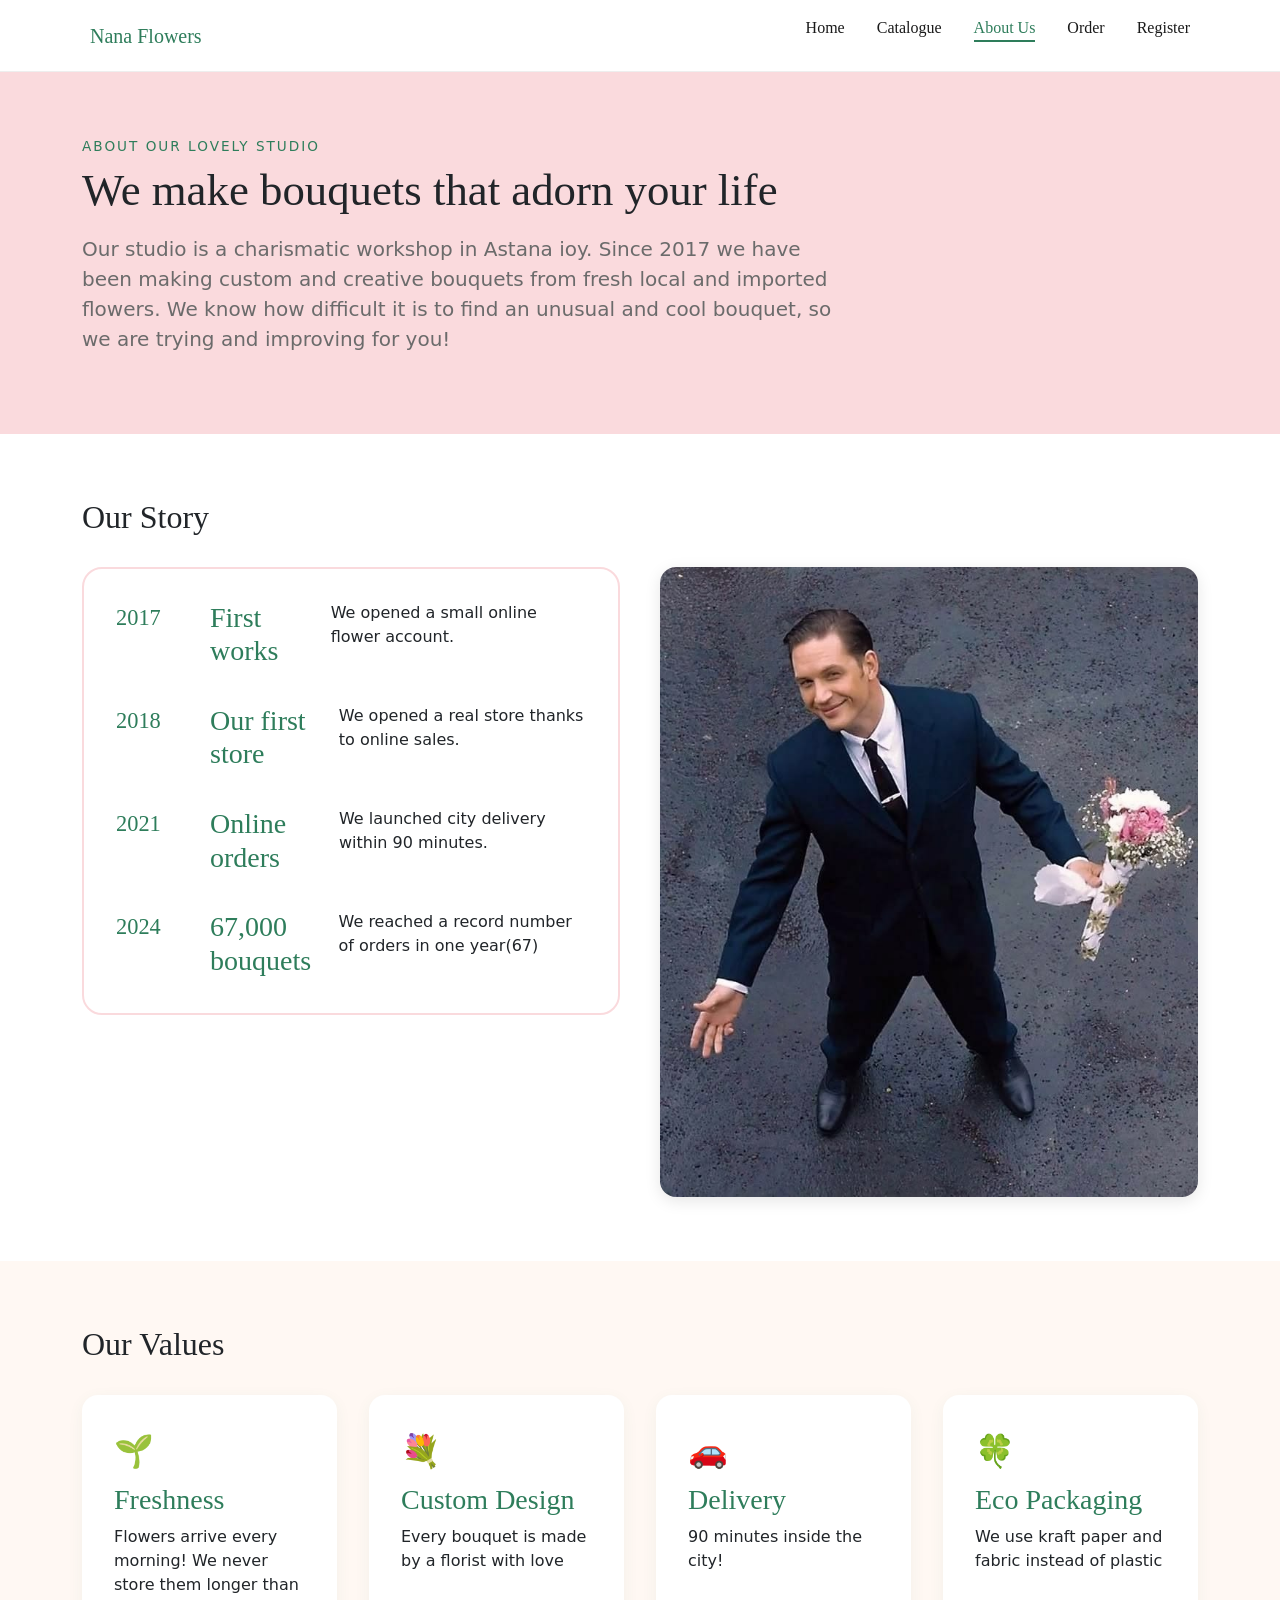
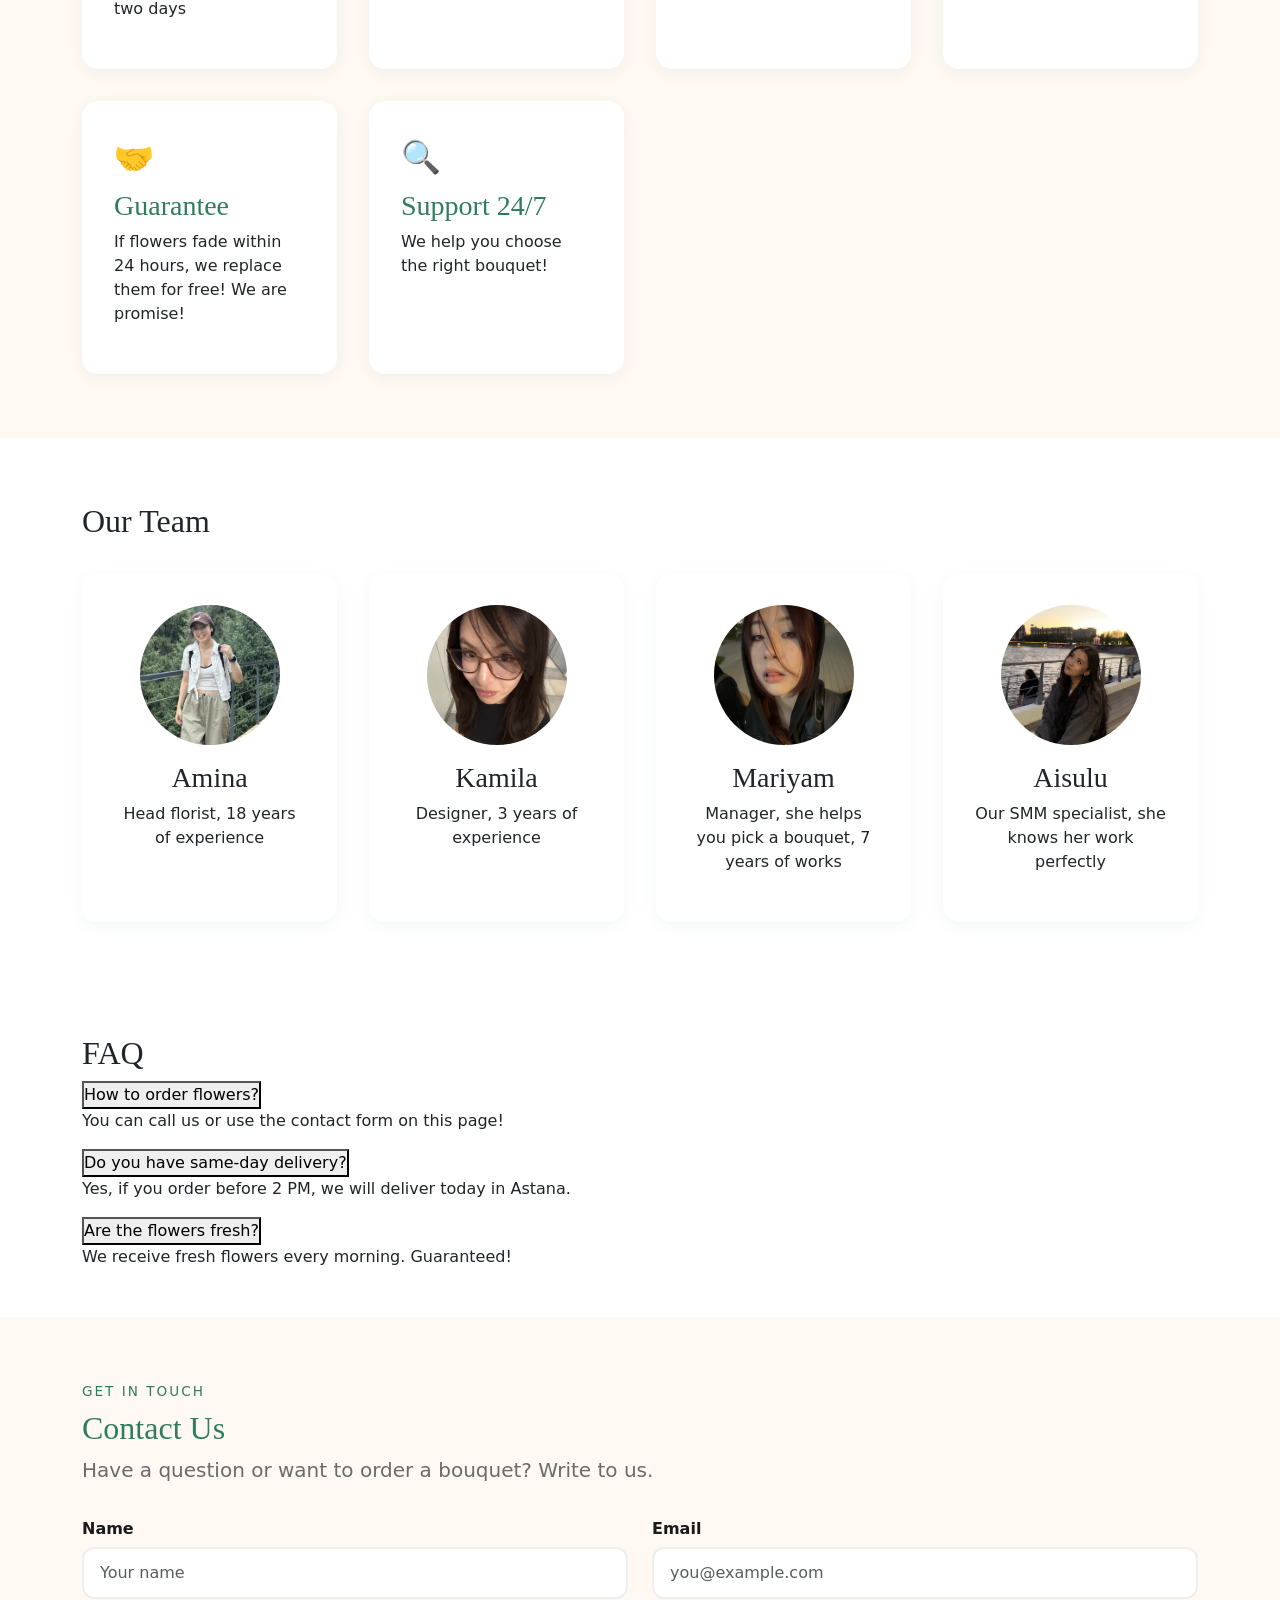
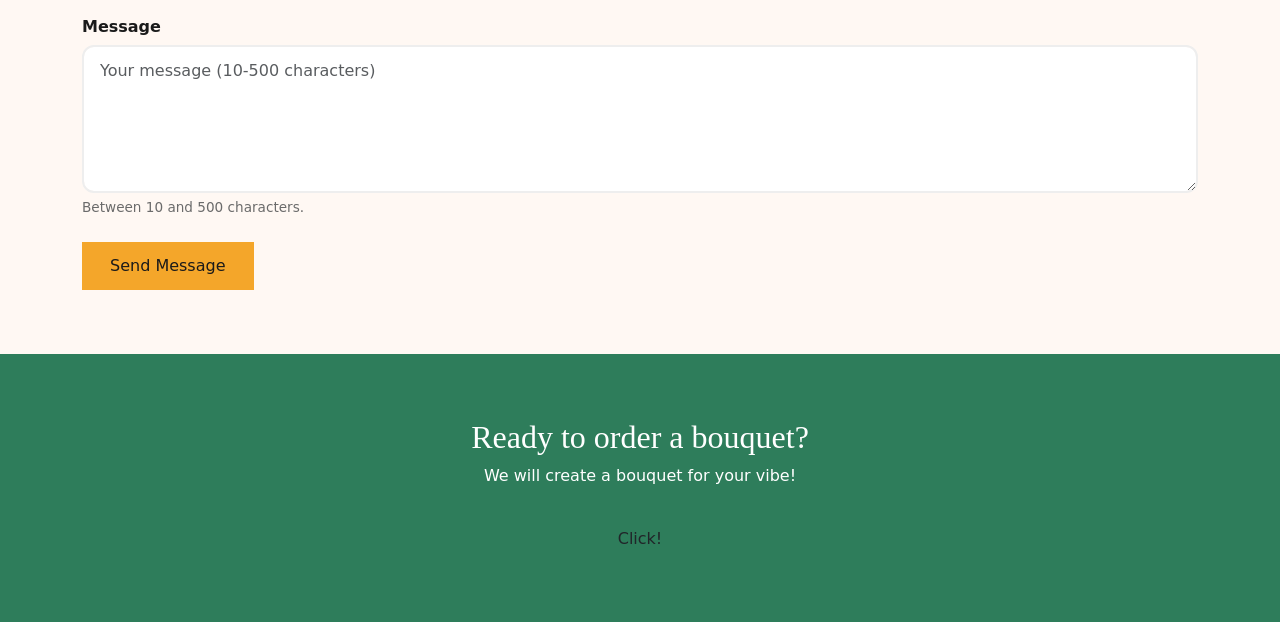
==== commit a0977c39: "Update aboutus.html" ====
--- a/aboutus.html
+++ b/aboutus.html
@@ -147,6 +147,30 @@
             </div>
         </section>
 
+<section class="container my-5">
+  <h2>FAQ</h2>
+  
+  <div class="faq-list">
+    <div class="faq-item">
+      <button class="faq-question" aria-expanded="false">How to order flowers?</button>
+      <p class="faq-answer hidden">You can call us or use the contact form on this page!</p>
+    </div>
+
+    <div class="faq-item">
+      <button class="faq-question" aria-expanded="false">Do you have same-day delivery?</button>
+      <p class="faq-answer hidden">Yes, if you order before 2 PM, we will deliver today in Astana.</p>
+    </div>
+
+    <div class="faq-item">
+      <button class="faq-question" aria-expanded="false">Are the flowers fresh?</button>
+      <p class="faq-answer hidden">We receive fresh flowers every morning. Guaranteed!</p>
+    </div>
+  </div>
+</section>        
+
+
+        
+
 <section class="contact-form-section">
     <div class="container">
         <p class="eyebrow">Get in touch</p>
@@ -244,6 +268,21 @@
         });
       });
     </script>
+<script>
+const faqQuestions = document.querySelectorAll(".faq-question");
+
+faqQuestions.forEach(function(question) {
+  question.addEventListener("click", function() {
+    const answer = question.nextElementSibling;
+    
+    answer.classList.toggle("hidden");
+
+    const isHidden = answer.classList.contains("hidden");
+    question.setAttribute("aria-expanded", !isHidden);
+  });
+});
+</script>
+    
 
 </body>
 </html>
--- a/css/style.css
+++ b/css/style.css
@@ -379,7 +379,7 @@
 .service-large {
   grid-column: 1 / 2;  
   grid-row: 1 / 3;
-  background: rgb(250, 201, 228);
+  background: rgb(255, 228, 235);
   }
 
 .products {
@@ -449,8 +449,9 @@
 
 
 .button {
-  background-color: rgb(9, 82, 9);
+  background-color: rgb(48, 109, 69);
   border: 1px solid rgb(249, 252, 249);
+  border-radius: 10px;
   color: white;
   padding: 15px 32px;
   text-align: center;
@@ -507,6 +508,122 @@
 .order-btn:hover {
   background-color: #003312;
   color: white;
+}
+.bouquet-search {
+  max-width: 600px;
+  margin: 30px auto 45px;
+  text-align: center;
+}
+
+.bouquet-search label {
+  display: block;
+  color: rgb(46, 128, 91);
+  font-size: 22px;
+  font-weight: bold;
+  margin-bottom: 15px;
+}
+
+.bouquet-search input {
+  width: 100%;
+  padding: 15px 20px;
+  border: 2px solid rgb(244, 196, 217);
+  border-radius: 20px;
+  font-size: 16px;
+  outline: none;
+  box-sizing: border-box;
+}
+
+.bouquet-search input:focus {
+  border-color: rgb(46, 128, 91);
+}
+
+#resultCount {
+  margin-top: 15px;
+  color: rgb(119, 119, 119);
+}
+
+#noResults {
+  margin-top: 15px;
+  color: rgb(182, 78, 117);
+}
+
+.favourites {
+  max-width: 750px;
+  margin: 70px auto;
+  padding: 40px;
+  background-color: rgb(255, 243, 246);
+  border-radius: 20px;
+  text-align: center;
+  box-sizing: border-box;
+}
+
+.favourites h2 {
+  color: rgb(46, 128, 91);
+  font-size: 32px;
+  margin-bottom: 10px;
+}
+
+.favourites-description {
+  color: rgb(119, 119, 119);
+  margin-bottom: 25px;
+}
+
+.favourites label {
+  display: block;
+  margin-bottom: 12px;
+  font-weight: bold;
+  color: rgb(46, 128, 91);
+}
+
+.flower-form-row {
+  display: flex;
+  gap: 10px;
+}
+
+.flower-form-row input {
+  flex: 1;
+  min-width: 0;
+  padding: 14px;
+  border: 2px solid rgb(244, 196, 217);
+  border-radius: 10px;
+  font-size: 16px;
+}
+
+.flower-form-row button,
+#flowerList button {
+  background-color: rgb(46, 128, 91);
+  color: white;
+  border: none;
+  border-radius: 10px;
+  padding: 12px 20px;
+  cursor: pointer;
+}
+
+.flower-form-row button:hover,
+#flowerList button:hover {
+  background-color: rgb(158, 158, 158);
+}
+
+#flowerCount {
+  margin: 20px 0;
+  color: rgb(119, 119, 119);
+}
+
+#flowerList {
+  list-style: none;
+  padding: 0;
+}
+
+#flowerList li {
+  display: flex;
+  justify-content: space-between;
+  align-items: center;
+  gap: 12px;
+  padding: 12px 15px;
+  margin-top: 10px;
+  background-color: white;
+  border-radius: 10px;
+  text-align: left;
 }
 
 
--- a/css/responsive.css
+++ b/css/responsive.css
@@ -264,3 +264,12 @@
         margin-top: 0;
     }
 }
+@media (max-width: 600px) {
+  .favourites {
+    margin: 40px 15px;
+    padding: 25px 15px;
+  }
+  .flower-form-row {
+    flex-direction: column;
+  }
+}
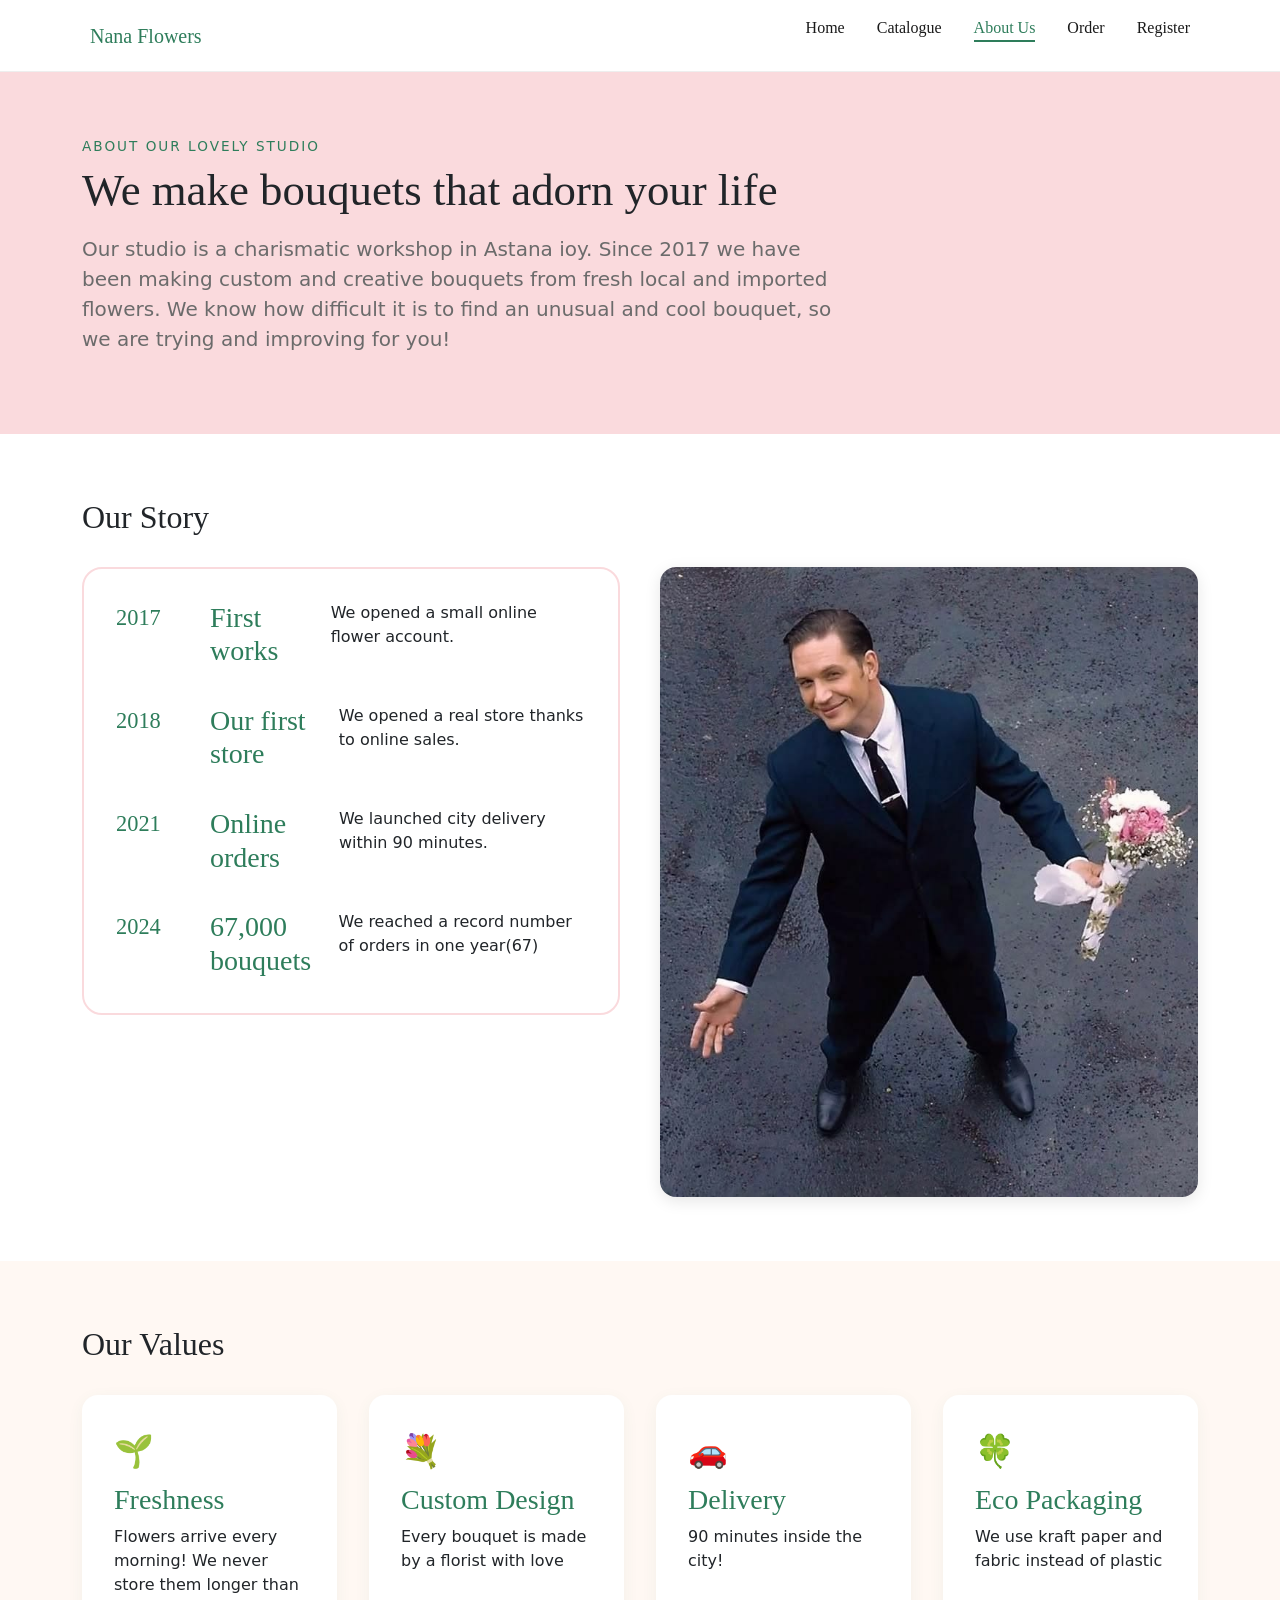
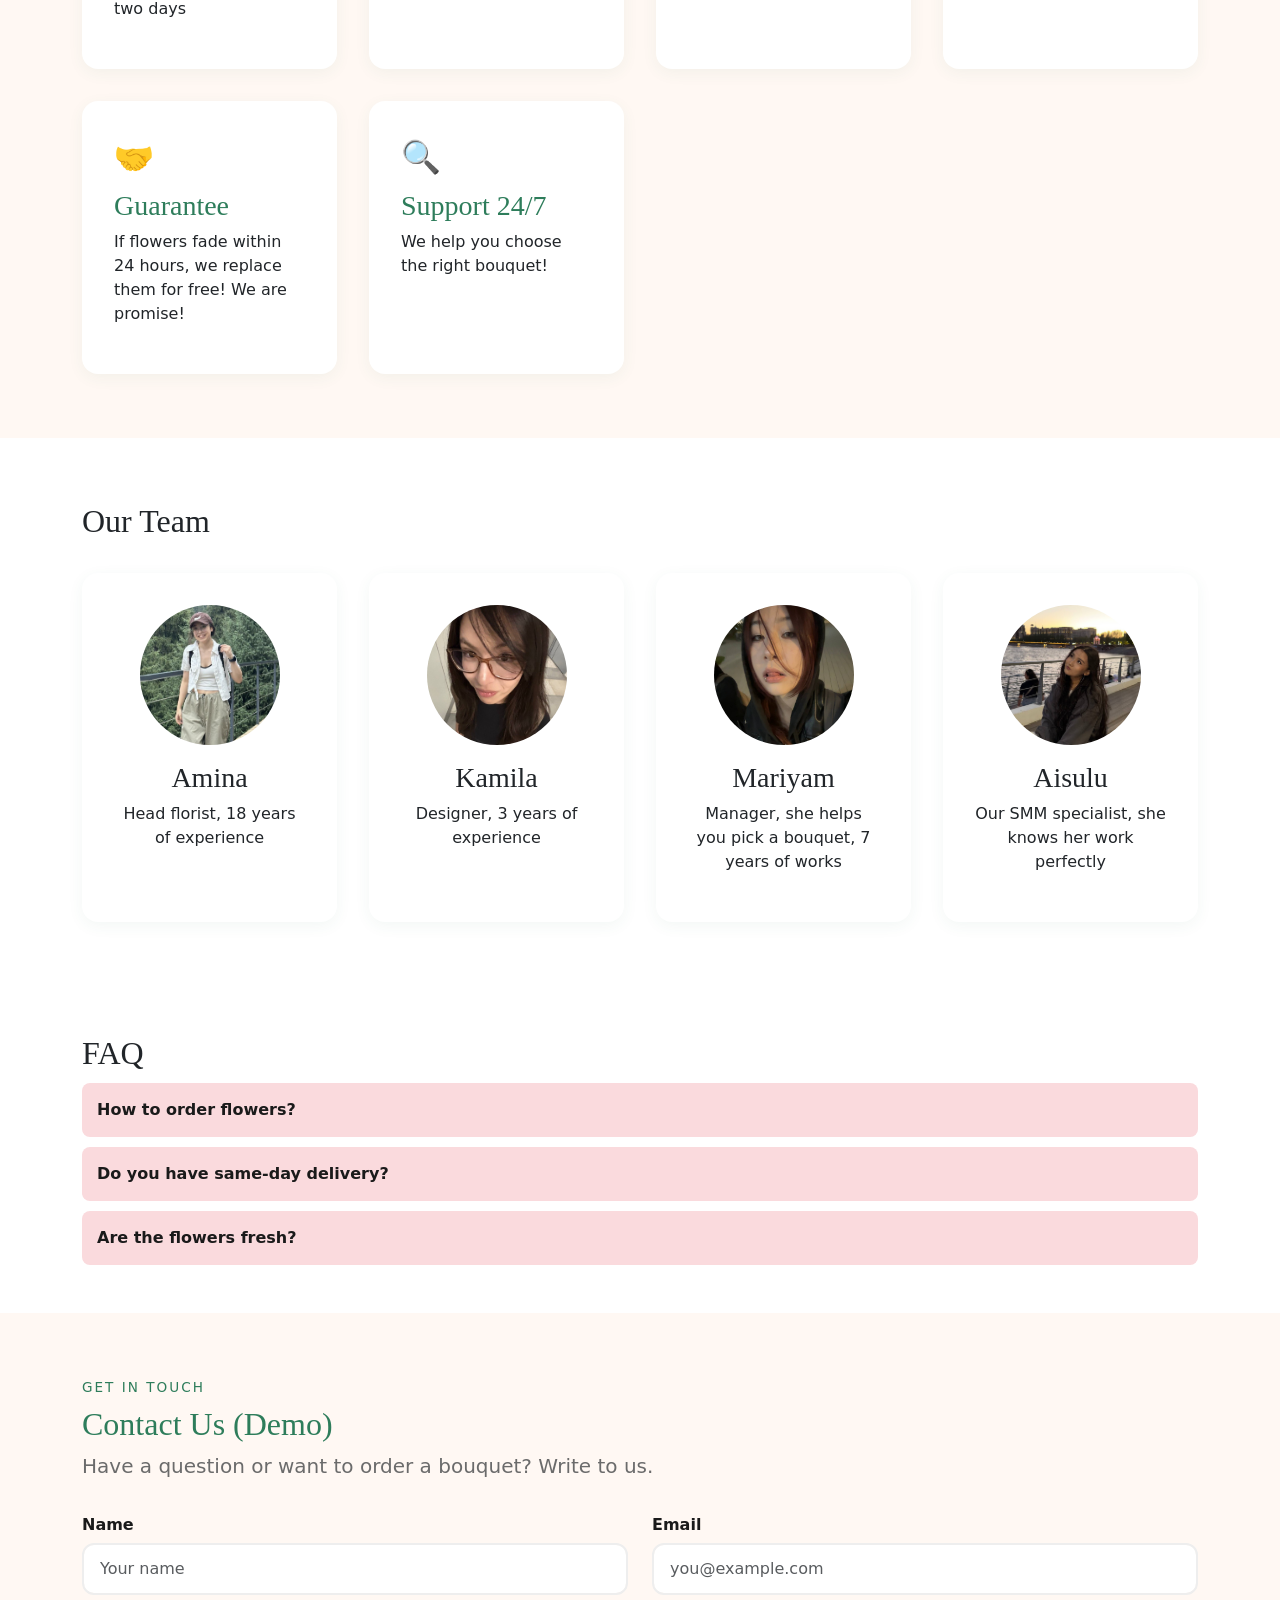
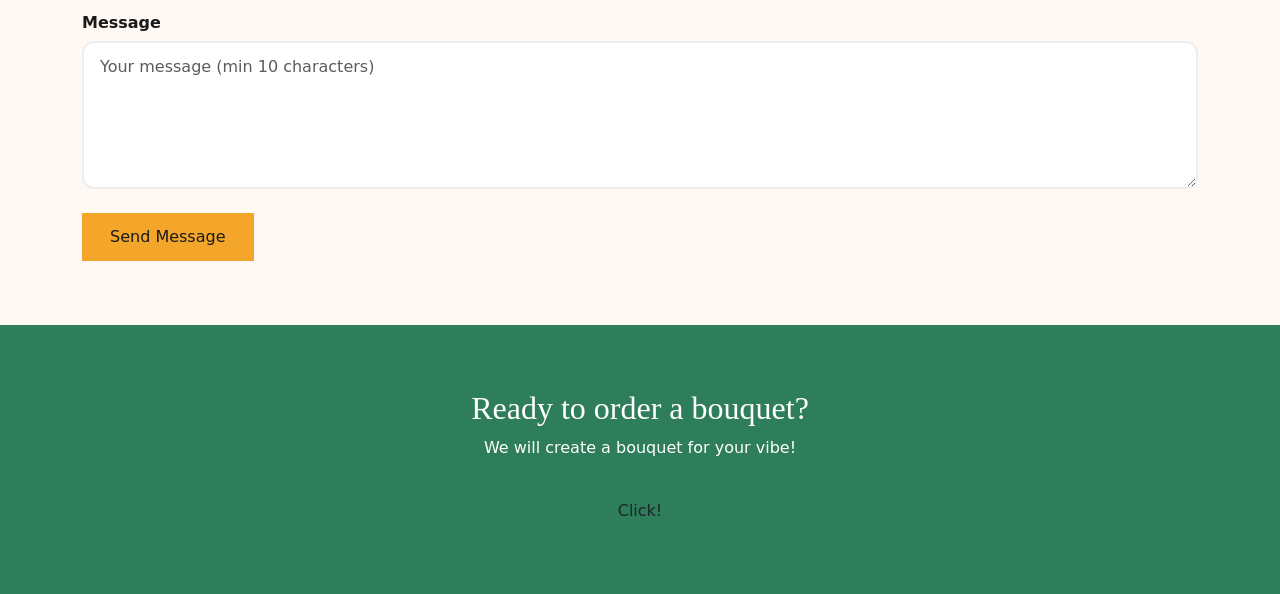
==== commit aae7f7bb: "Update aboutus.html" ====
--- a/aboutus.html
+++ b/aboutus.html
@@ -147,79 +147,58 @@
             </div>
         </section>
 
-<section class="container my-5">
+<section class="container my-5" id="faq-section">
   <h2>FAQ</h2>
   
   <div class="faq-list">
     <div class="faq-item">
       <button class="faq-question" aria-expanded="false">How to order flowers?</button>
-      <p class="faq-answer hidden">You can call us or use the contact form on this page!</p>
+      <div class="faq-answer" style="display: none;">
+        <p>You can call us or use the contact form on this page!</p>
+      </div>
     </div>
 
     <div class="faq-item">
       <button class="faq-question" aria-expanded="false">Do you have same-day delivery?</button>
-      <p class="faq-answer hidden">Yes, if you order before 2 PM, we will deliver today in Astana.</p>
+      <div class="faq-answer" style="display: none;">
+        <p>Yes, if you order before 2 PM, we will deliver today in Astana.</p>
+      </div>
     </div>
 
     <div class="faq-item">
       <button class="faq-question" aria-expanded="false">Are the flowers fresh?</button>
-      <p class="faq-answer hidden">We receive fresh flowers every morning. Guaranteed!</p>
+      <div class="faq-answer" style="display: none;">
+        <p>We receive fresh flowers every morning. Guaranteed!</p>
+      </div>
     </div>
   </div>
 </section>        
 
 
-        
-
-<section class="contact-form-section">
+<section class="contact-form-section" id="contact-form-section">
     <div class="container">
         <p class="eyebrow">Get in touch</p>
-        <h2>Contact Us</h2>
+        <h2>Contact Us (Demo)</h2>
         <p class="lead">Have a question or want to order a bouquet? Write to us.</p>
 
-        <form class="needs-validation" novalidate id="contactForm">
+        <form novalidate id="contactForm">
           <div class="row">
               <div class="col-md-6 mb-3">
                  <label for="contactName" class="form-label">Name</label>
-                 <input
-                    type="text"
-                    class="form-control"
-                    id="contactName"
-                    name="name"
-                    placeholder="Your name"
-                    required
-                    minlength="2">
-                  <div class="valid-feedback">Looks good!</div>
-                  <div class="invalid-feedback">Please enter at least 2 characters.</div>
+                 <input type="text" class="form-control" id="contactName" name="name" placeholder="Your name">
+                 <span class="error-text" id="nameError" style="color: red; font-size: 14px; display: none;">Name is required (min 2 chars).</span>
               </div>
 
               <div class="col-md-6 mb-3">
                 <label for="contactEmail" class="form-label">Email</label>
-                <input
-                    type="email"
-                    class="form-control"
-                    id="contactEmail"
-                    name="email"
-                    placeholder="you@example.com"
-                    required>
-                  <div class="valid-feedback">Looks good!</div>
-                  <div class="invalid-feedback">Please enter a valid email address.</div>
+                <input type="email" class="form-control" id="contactEmail" name="email" placeholder="you@example.com">
+                <span class="error-text" id="emailError" style="color: red; font-size: 14px; display: none;">Please enter a valid email address.</span>
             </div>
 
             <div class="col-12 mb-3">
               <label for="contactMessage" class="form-label">Message</label>
-              <textarea
-                class="form-control"
-                id="contactMessage"
-                name="message"
-                rows="5"
-                placeholder="Your message (10-500 characters)"
-                required
-                minlength="10"
-                maxlength="500"></textarea>
-                <div class="form-text">Between 10 and 500 characters.</div>
-                <div class="valid-feedback">Looks good!</div>
-                <div class="invalid-feedback">Message must be 10-500 characters.</div>
+              <textarea class="form-control" id="contactMessage" name="message" rows="5" placeholder="Your message (min 10 characters)"></textarea>
+              <span class="error-text" id="messageError" style="color: red; font-size: 14px; display: none;">Message must be at least 10 characters.</span>
             </div>
 
         <div class="col-12">
@@ -229,12 +208,13 @@
       </div>
     </form>
 
-    <div id="successMessage" class="success-message" style="display: none;">
-       Thank you! Your message has been sent.
+    <div id="successMessage" class="success-message" style="display: none; background: #D4F4DD; padding: 15px; border-radius: 8px; color: #1F5A40; margin-top: 20px;">
+       Thank you! Your message has been sent (Frontend demonstration).
     </div>
 
   </div>
-</section>
+</section>        
+
 
     </main>
 
@@ -249,39 +229,67 @@
     </footer>
 
 
-    <script>
-          const forms = document.querySelectorAll('.needs-validation');
-
-          forms.forEach(form => {
-          form.addEventListener('submit', event => {
-          event.preventDefault();
-          event.stopPropagation();
-
-          if (form.checkValidity()) {
-            document.getElementById('successMessage').style.display = 'block';
-            form.reset();
-            form.classList.remove('was-validated');
-          } else {
-            form.classList.add('was-validated');
-            document.getElementById('successMessage').style.display = 'none';
-          }
-        });
-      });
-    </script>
+<script src="https://code.jquery.com/jquery-3.6.0.min.js"></script>
+
 <script>
-const faqQuestions = document.querySelectorAll(".faq-question");
-
-faqQuestions.forEach(function(question) {
-  question.addEventListener("click", function() {
-    const answer = question.nextElementSibling;
-    
-    answer.classList.toggle("hidden");
-
-    const isHidden = answer.classList.contains("hidden");
-    question.setAttribute("aria-expanded", !isHidden);
+  $(document).ready(function() {
+
+
+    $('.faq-question').on('click', function() {
+      const $answer = $(this).next('.faq-answer');
+      
+
+      $answer.slideToggle(300);
+      
+      const isExpanded = $(this).attr('aria-expanded') === 'true';
+      $(this).attr('aria-expanded', !isExpanded);
+    });
+
+
+    $('#contactForm').on('submit', function(event) {
+      event.preventDefault(); 
+      
+      let isValid = true;
+      
+
+      const nameVal = $('#contactName').val().trim();
+      const emailVal = $('#contactEmail').val().trim();
+      const msgVal = $('#contactMessage').val().trim();
+      
+
+      if (nameVal.length < 2) {
+        $('#nameError').fadeIn(200);
+        isValid = false;
+      } else {
+        $('#nameError').fadeOut(200);
+      }
+
+
+      const emailPattern = /^[^\s@]+@[^\s@]+\.[^\s@]+$/;
+      if (emailVal === "" || !emailPattern.test(emailVal)) {
+        $('#emailError').fadeIn(200);
+        isValid = false;
+      } else {
+        $('#emailError').fadeOut(200);
+      }
+
+      if (msgVal.length < 10) {
+        $('#messageError').fadeIn(200);
+        isValid = false;
+      } else {
+        $('#messageError').fadeOut(200);
+      }
+
+      if (isValid) {
+        $('#successMessage').fadeIn(500);
+        $('#contactForm')[0].reset();
+      } else {
+        $('#successMessage').fadeOut(200);
+      }
+    });
+
   });
-});
-</script>
+</script>  
     
 
 </body>
--- a/css/style.css
+++ b/css/style.css
@@ -10,6 +10,7 @@
   background: #FFFFFF;
   line-height: 1.6;
   padding-top: 72px;
+  transition: background 0.3s, color 0.3s;
 }
 
 h1, h2, h3 {
@@ -31,6 +32,7 @@
   background: #FFFFFF;
   border-bottom: 1px solid #EEEEEE;
   z-index: 1000;
+  transition: background 0.3s, border-color 0.3s;
 }
 
 .navbar {
@@ -111,6 +113,20 @@
 .go p {
   margin-bottom: 32px;
 }
+
+
+@media (max-width: 640px) {
+  .navbar {
+    flex-wrap: wrap;
+    height: auto;
+    padding: 8px 0;
+  }
+  .theme-toggle {
+    margin-left: auto;
+  }
+}
+
+
 
 
 
@@ -761,6 +777,35 @@
   border-radius: 50%;
   object-fit: cover;
   margin-bottom: 16px;
+}
+
+
+.hidden { 
+  display: none; 
+}
+
+.faq-question {
+  display: block;
+  width: 100%;
+  text-align: left;
+  padding: 15px;
+  background: #FADADD;
+  color: #1A1A1A;
+  border: none;
+  border-radius: 8px;
+  margin-top: 10px;
+  cursor: pointer;
+  font-weight: bold;
+  font-size: 16px;
+}
+
+.faq-answer {
+  padding: 15px;
+  background: #FFF8F3;
+  border-left: 4px solid #2E7D5B;
+  margin-top: 5px;
+  border-radius: 0 0 8px 8px;
+  color: #1A1A1A;
 }
 
 
@@ -1106,3 +1151,88 @@
 .contact-form-section .was-validated .form-control:invalid {
   border-color: #C2185B;
 }
+
+
+
+
+
+
+/* Dark / Light theme */
+.theme-toggle {
+  padding: 8px 16px;
+  border-radius: 999px;
+  border: 1px solid #2E7D5B;
+  background: transparent;
+  color: #2E7D5B;
+  font: inherit;
+  font-size: 0.9rem;
+  cursor: pointer;
+  transition: background 0.2s, color 0.2s;
+  white-space: nowrap;
+}
+
+.theme-toggle:hover {
+  background: #2E7D5B;
+  color: #FFFFFF;
+}
+
+body.dark-theme {
+  background: #121212;
+  color: #F1F1F1;
+}
+
+body.dark-theme .header {
+  background: #1E1E1E;
+  border-bottom-color: #333;
+}
+
+body.dark-theme .logo {
+  color: #7ED9A8;
+}
+
+body.dark-theme .list a {
+  color: #F1F1F1;
+}
+
+body.dark-theme .list a:hover {
+  color: #7ED9A8;
+  border-bottom-color: #F4A62A;
+}
+
+body.dark-theme .list a.active {
+  color: #7ED9A8;
+  border-bottom-color: #7ED9A8;
+}
+
+body.dark-theme .theme-toggle {
+  border-color: #7ED9A8;
+  color: #7ED9A8;
+}
+
+body.dark-theme .theme-toggle:hover {
+  background: #7ED9A8;
+  color: #121212;
+}
+
+body.dark-theme .benefit-card {
+  background: #1E1E1E;
+  color: #F1F1F1;
+  border-color: #333;
+}
+
+body.dark-theme .testimonial__quote {
+  background: #1E1E1E;
+  color: #F1F1F1;
+}
+
+
+@media (max-width: 640px) {
+  .navbar {
+    flex-wrap: wrap;
+    height: auto;
+    padding: 8px 0;
+  }
+  .theme-toggle {
+    margin-left: auto;
+  }
+}
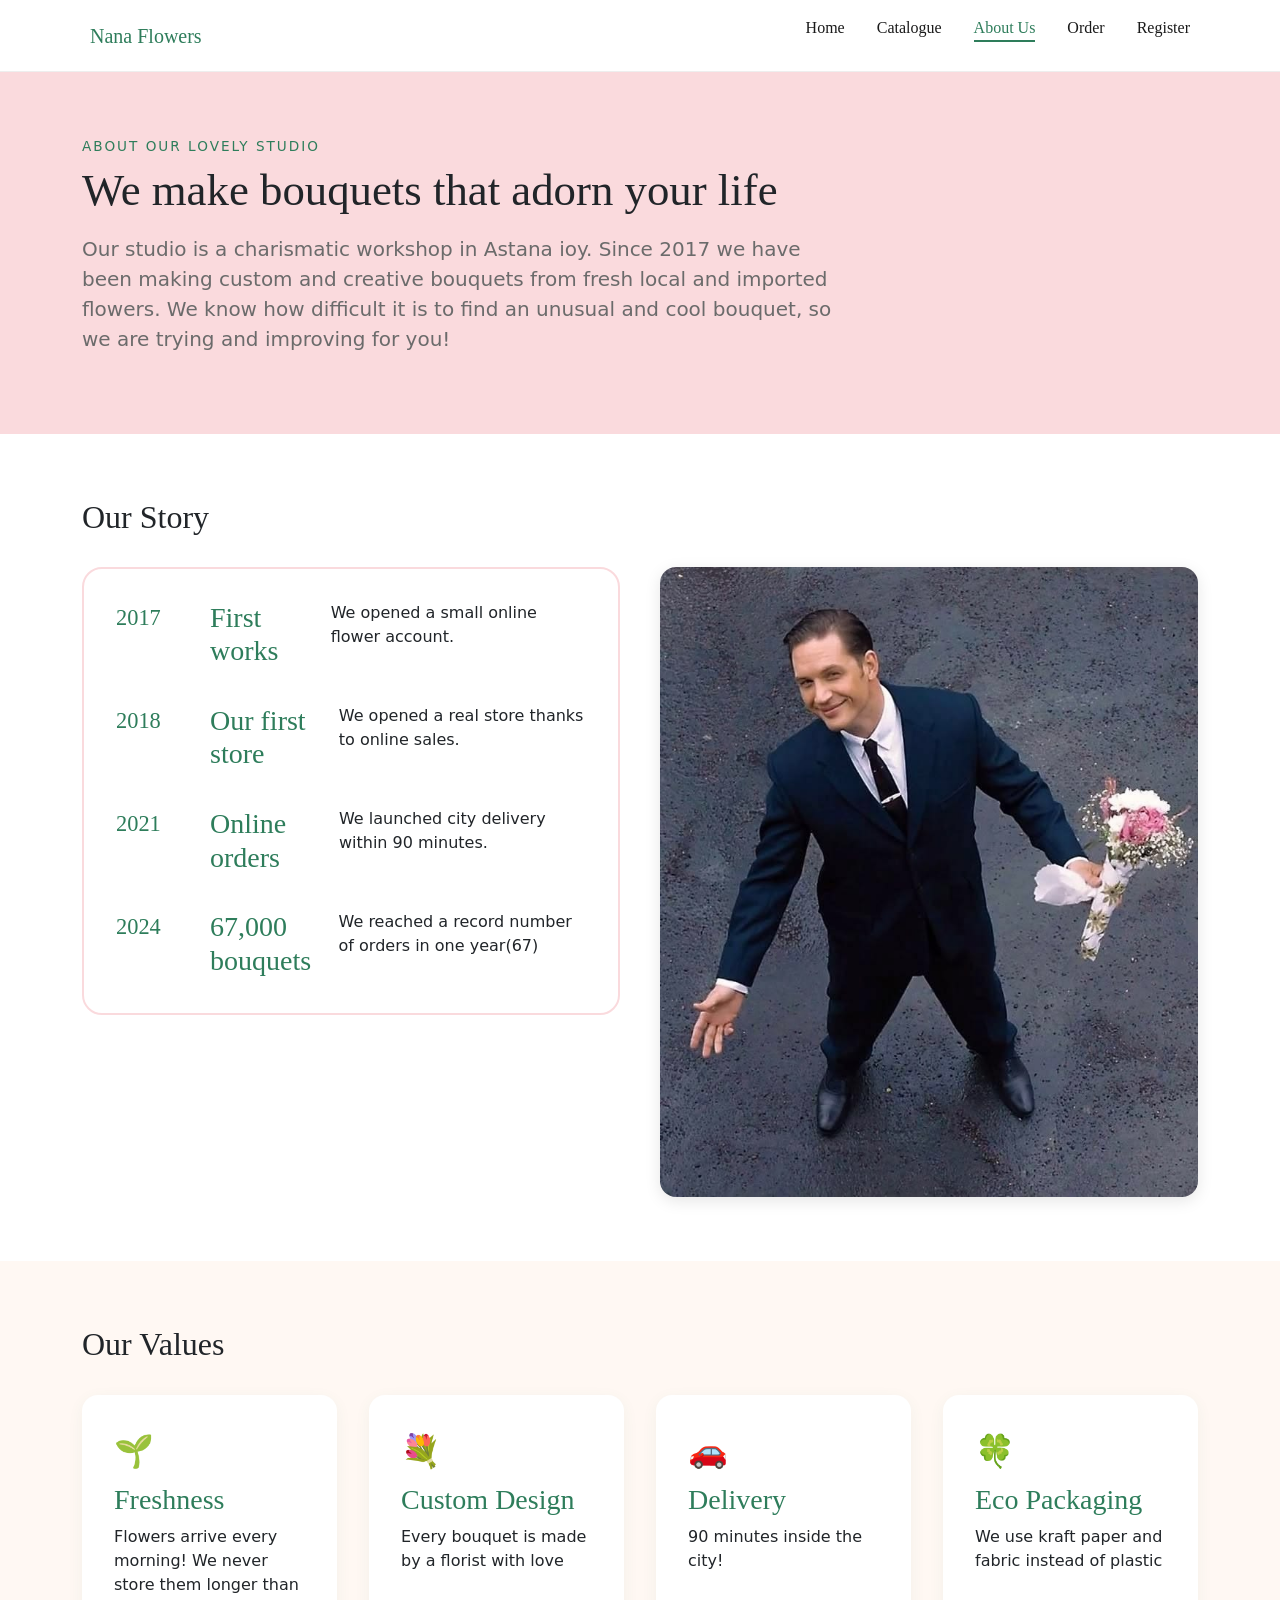
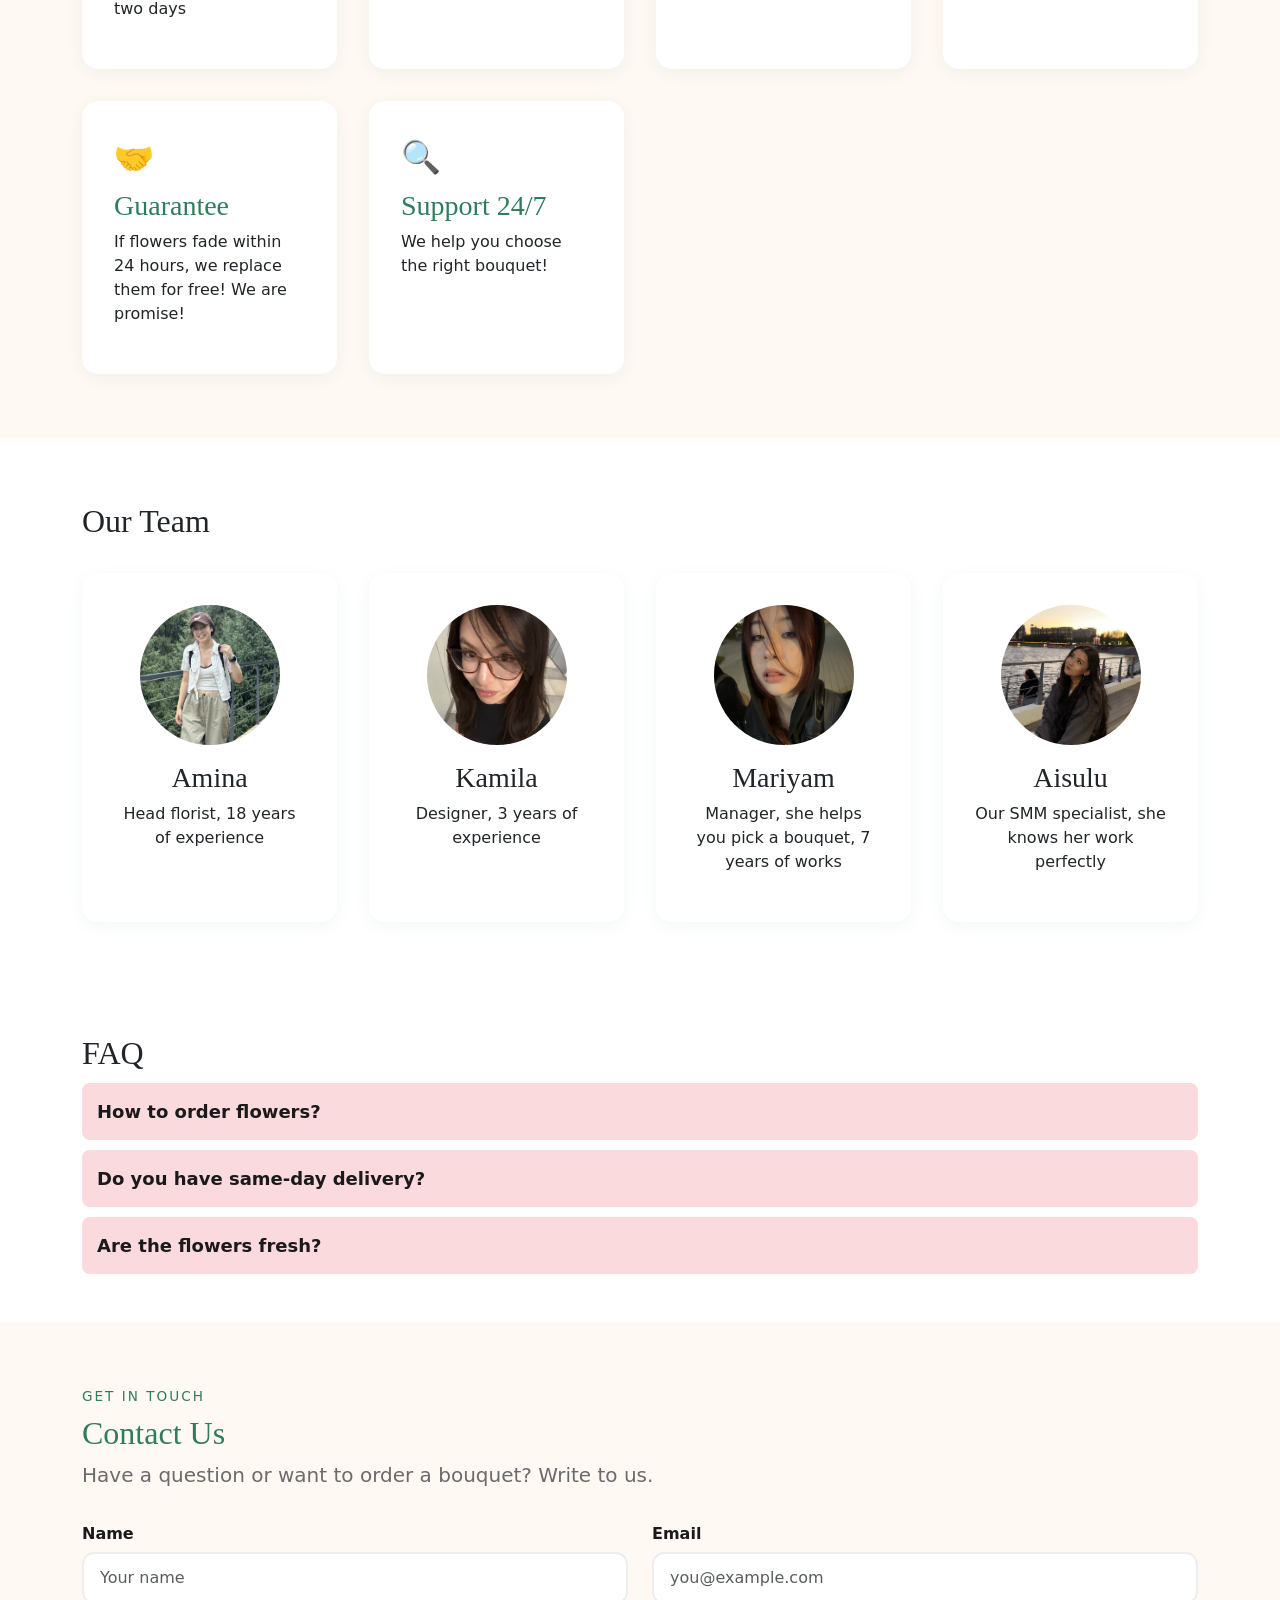
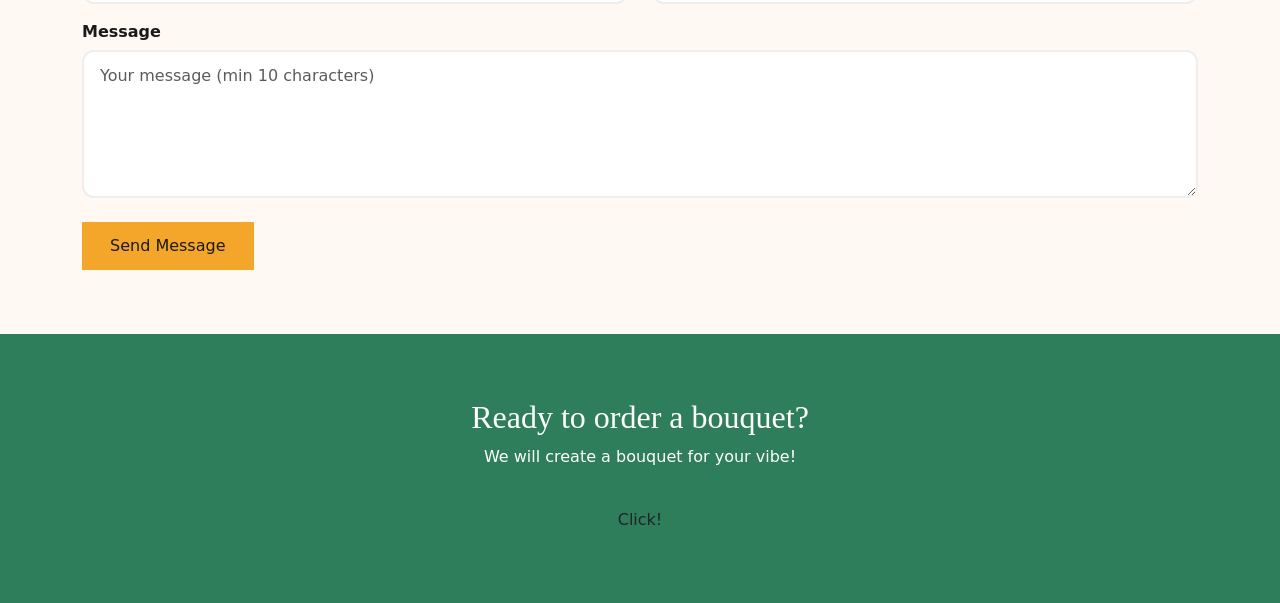
==== commit 24078549: "Update aboutus.html" ====
--- a/aboutus.html
+++ b/aboutus.html
@@ -178,7 +178,7 @@
 <section class="contact-form-section" id="contact-form-section">
     <div class="container">
         <p class="eyebrow">Get in touch</p>
-        <h2>Contact Us (Demo)</h2>
+        <h2>Contact Us</h2>
         <p class="lead">Have a question or want to order a bouquet? Write to us.</p>
 
         <form novalidate id="contactForm">
@@ -209,7 +209,7 @@
     </form>
 
     <div id="successMessage" class="success-message" style="display: none; background: #D4F4DD; padding: 15px; border-radius: 8px; color: #1F5A40; margin-top: 20px;">
-       Thank you! Your message has been sent (Frontend demonstration).
+       Thank you! Your message has been sent.
     </div>
 
   </div>
--- a/css/style.css
+++ b/css/style.css
@@ -644,6 +644,7 @@
 
 
 
+
 .about {
   background: #FADADD;
   padding: 64px 0;
@@ -777,11 +778,6 @@
   border-radius: 50%;
   object-fit: cover;
   margin-bottom: 16px;
-}
-
-
-.hidden { 
-  display: none; 
 }
 
 .faq-question {
@@ -808,6 +804,32 @@
   color: #1A1A1A;
 }
 
+.faq-question {
+  display: block;
+  width: 100%;
+  text-align: left;
+  padding: 15px;
+  background: #FADADD;
+  color: #1A1A1A;
+  border: none;
+  border-radius: 8px;
+  margin-top: 10px;
+  cursor: pointer;
+  font-family: inherit;
+  font-weight: bold;
+  font-size: 18px;
+}
+
+.faq-answer {
+  padding: 15px;
+  background: #FFF8F3;
+  border-left: 4px solid #2E7D5B;
+  margin-top: 5px;
+  border-radius: 0 0 8px 8px;
+  color: #1A1A1A;
+}
+
+
 
 
 
--- a/css/responsive.css
+++ b/css/responsive.css
@@ -273,3 +273,26 @@
     flex-direction: column;
   }
 }
+
+
+@media (max-width: 768px) {
+  .faq-question {
+    font-size: 16px;
+    padding: 12px;
+  }
+  
+  .faq-answer {
+    font-size: 14px;
+    padding: 12px;
+  }
+
+
+  #contactForm button[type="submit"] {
+    width: 100%;
+  }
+  
+
+  .contact-form-section {
+    padding: 30px 15px;
+  }
+}
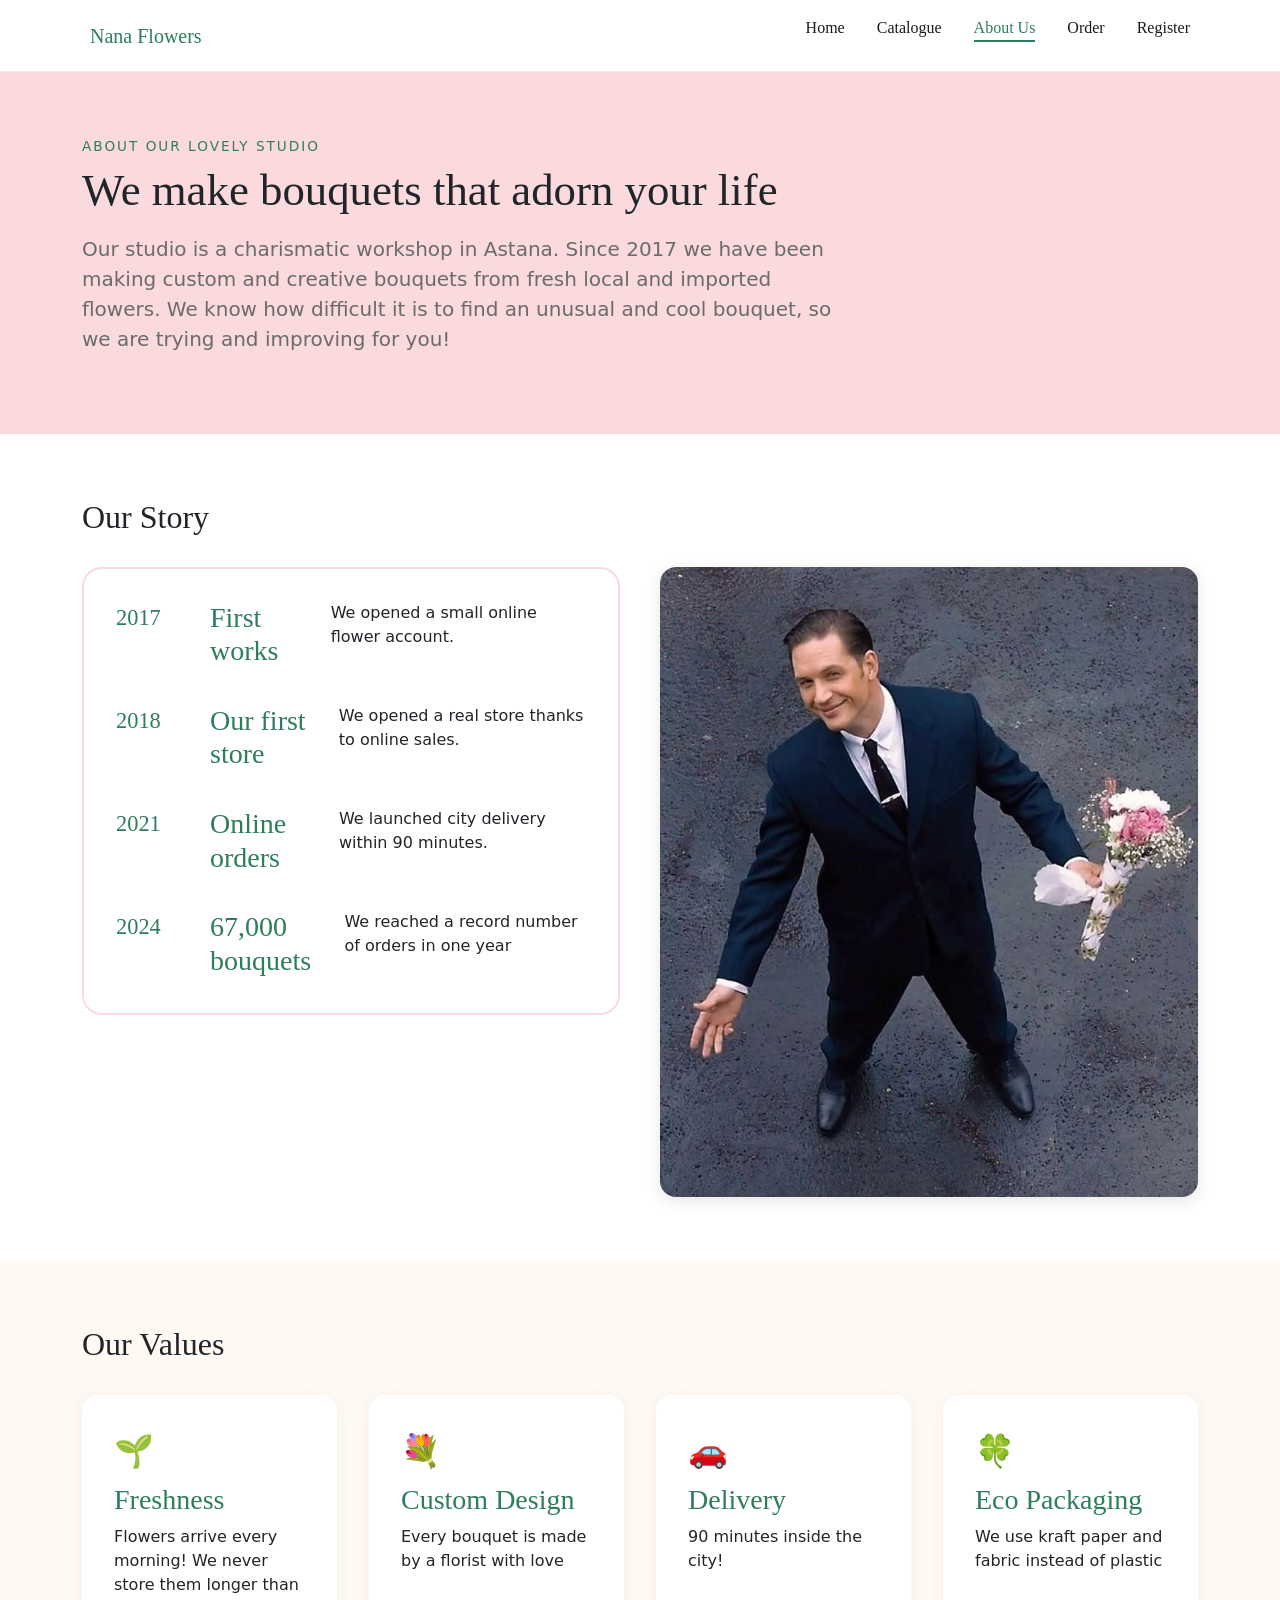
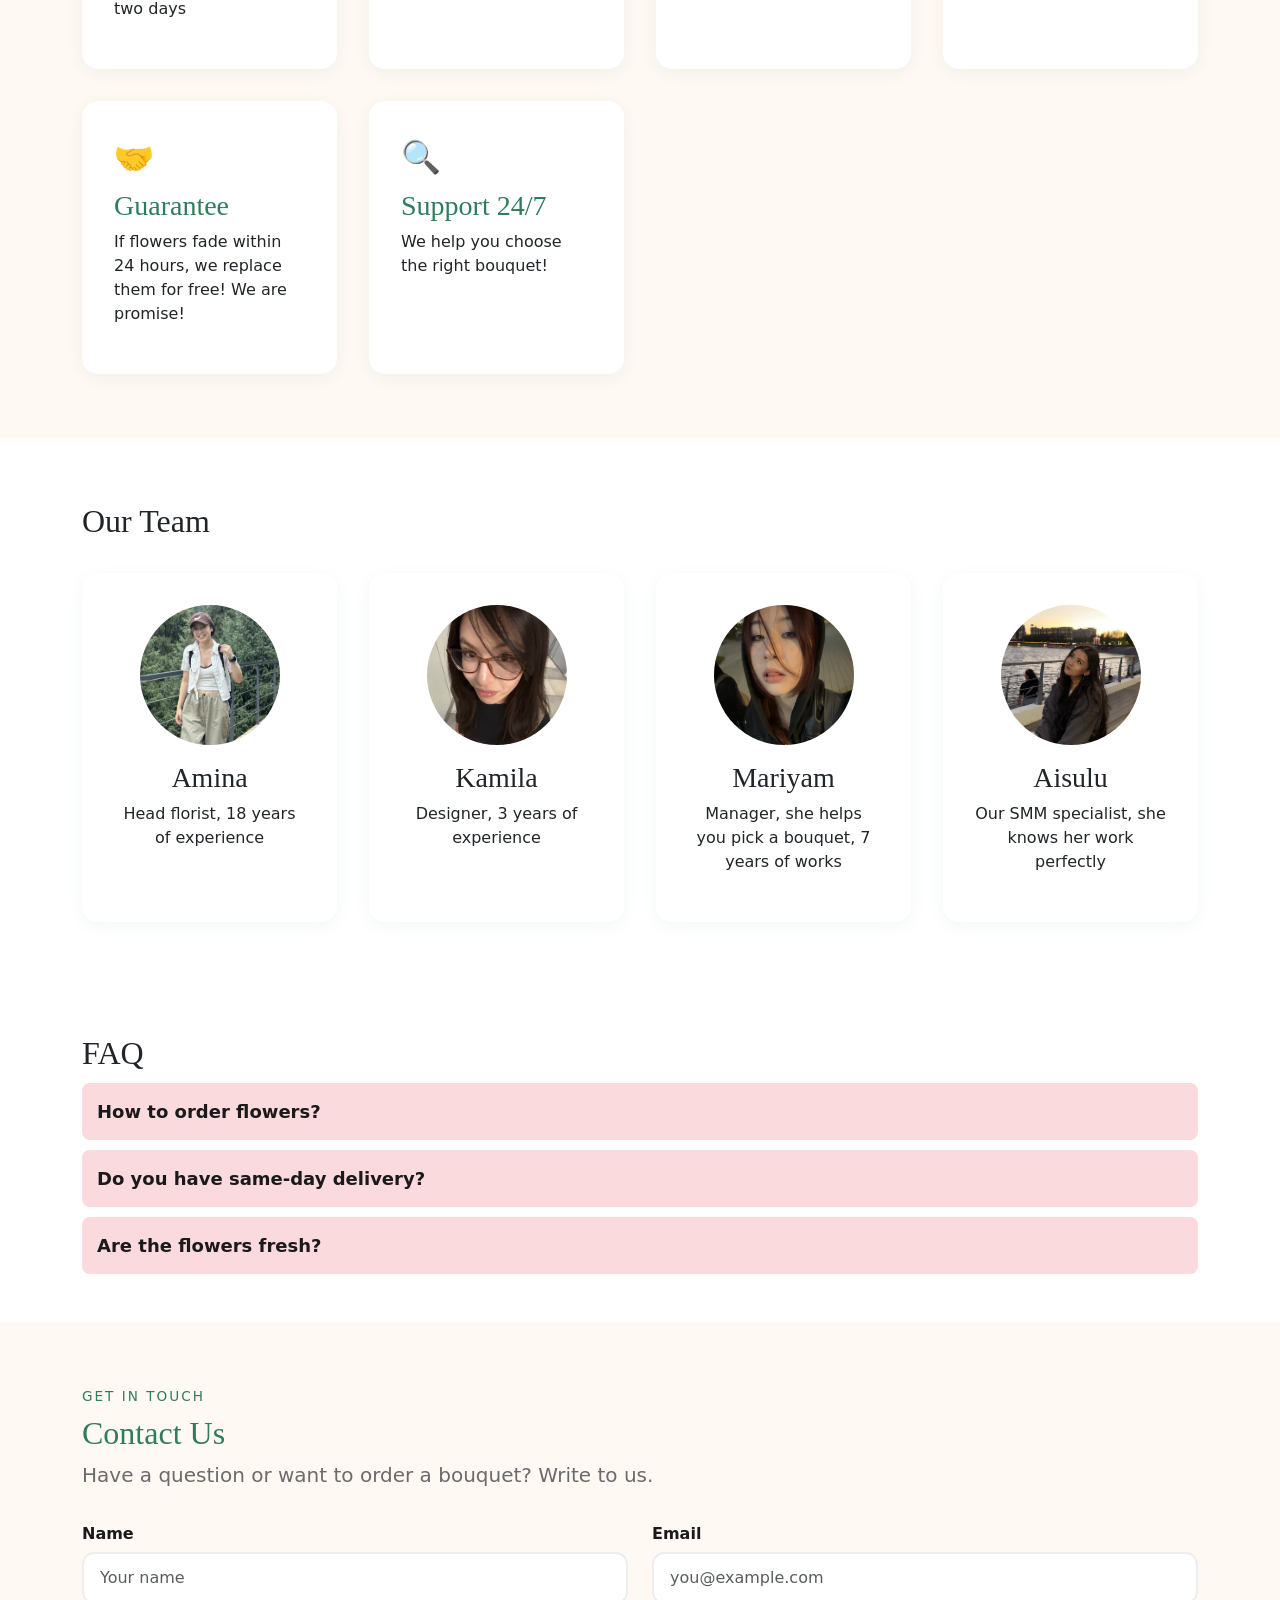
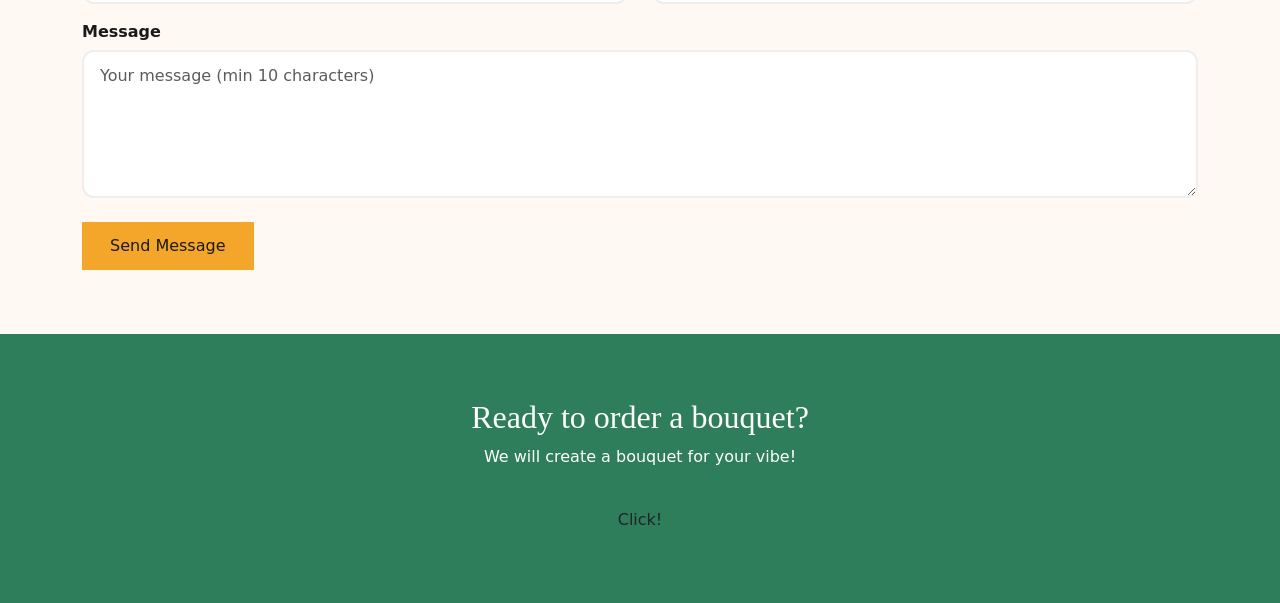
==== commit 8b7e1212: "Update aboutus.html" ====
--- a/aboutus.html
+++ b/aboutus.html
@@ -27,7 +27,7 @@
             <div class="container">
                 <p class="eyebrow">About our lovely studio</p>
                 <h1>We make bouquets that adorn your life</h1>
-                <p class="lead">Our studio is a charismatic workshop in Astana ioy. Since 2017 we have been making custom and creative bouquets from fresh local and imported flowers.
+                <p class="lead">Our studio is a charismatic workshop in Astana. Since 2017 we have been making custom and creative bouquets from fresh local and imported flowers.
                     We know how difficult it is to find an unusual and cool bouquet, so we are trying and improving for you!</p>
             </div>
         </section>
@@ -58,7 +58,7 @@
                     <li class="timelineitem">
                         <span class="timelineyear">2024</span>
                         <h3>67,000 bouquets</h3>
-                        <p>We reached a record number of orders in one year(67)</p>
+                        <p>We reached a record number of orders in one year</p>
                     </li>
                 </ol>
 
@@ -231,65 +231,7 @@
 
 <script src="https://code.jquery.com/jquery-3.6.0.min.js"></script>
 
-<script>
-  $(document).ready(function() {
-
-
-    $('.faq-question').on('click', function() {
-      const $answer = $(this).next('.faq-answer');
-      
-
-      $answer.slideToggle(300);
-      
-      const isExpanded = $(this).attr('aria-expanded') === 'true';
-      $(this).attr('aria-expanded', !isExpanded);
-    });
-
-
-    $('#contactForm').on('submit', function(event) {
-      event.preventDefault(); 
-      
-      let isValid = true;
-      
-
-      const nameVal = $('#contactName').val().trim();
-      const emailVal = $('#contactEmail').val().trim();
-      const msgVal = $('#contactMessage').val().trim();
-      
-
-      if (nameVal.length < 2) {
-        $('#nameError').fadeIn(200);
-        isValid = false;
-      } else {
-        $('#nameError').fadeOut(200);
-      }
-
-
-      const emailPattern = /^[^\s@]+@[^\s@]+\.[^\s@]+$/;
-      if (emailVal === "" || !emailPattern.test(emailVal)) {
-        $('#emailError').fadeIn(200);
-        isValid = false;
-      } else {
-        $('#emailError').fadeOut(200);
-      }
-
-      if (msgVal.length < 10) {
-        $('#messageError').fadeIn(200);
-        isValid = false;
-      } else {
-        $('#messageError').fadeOut(200);
-      }
-
-      if (isValid) {
-        $('#successMessage').fadeIn(500);
-        $('#contactForm')[0].reset();
-      } else {
-        $('#successMessage').fadeOut(200);
-      }
-    });
-
-  });
-</script>  
+<script src="about.js"></script>
     
 
 </body>
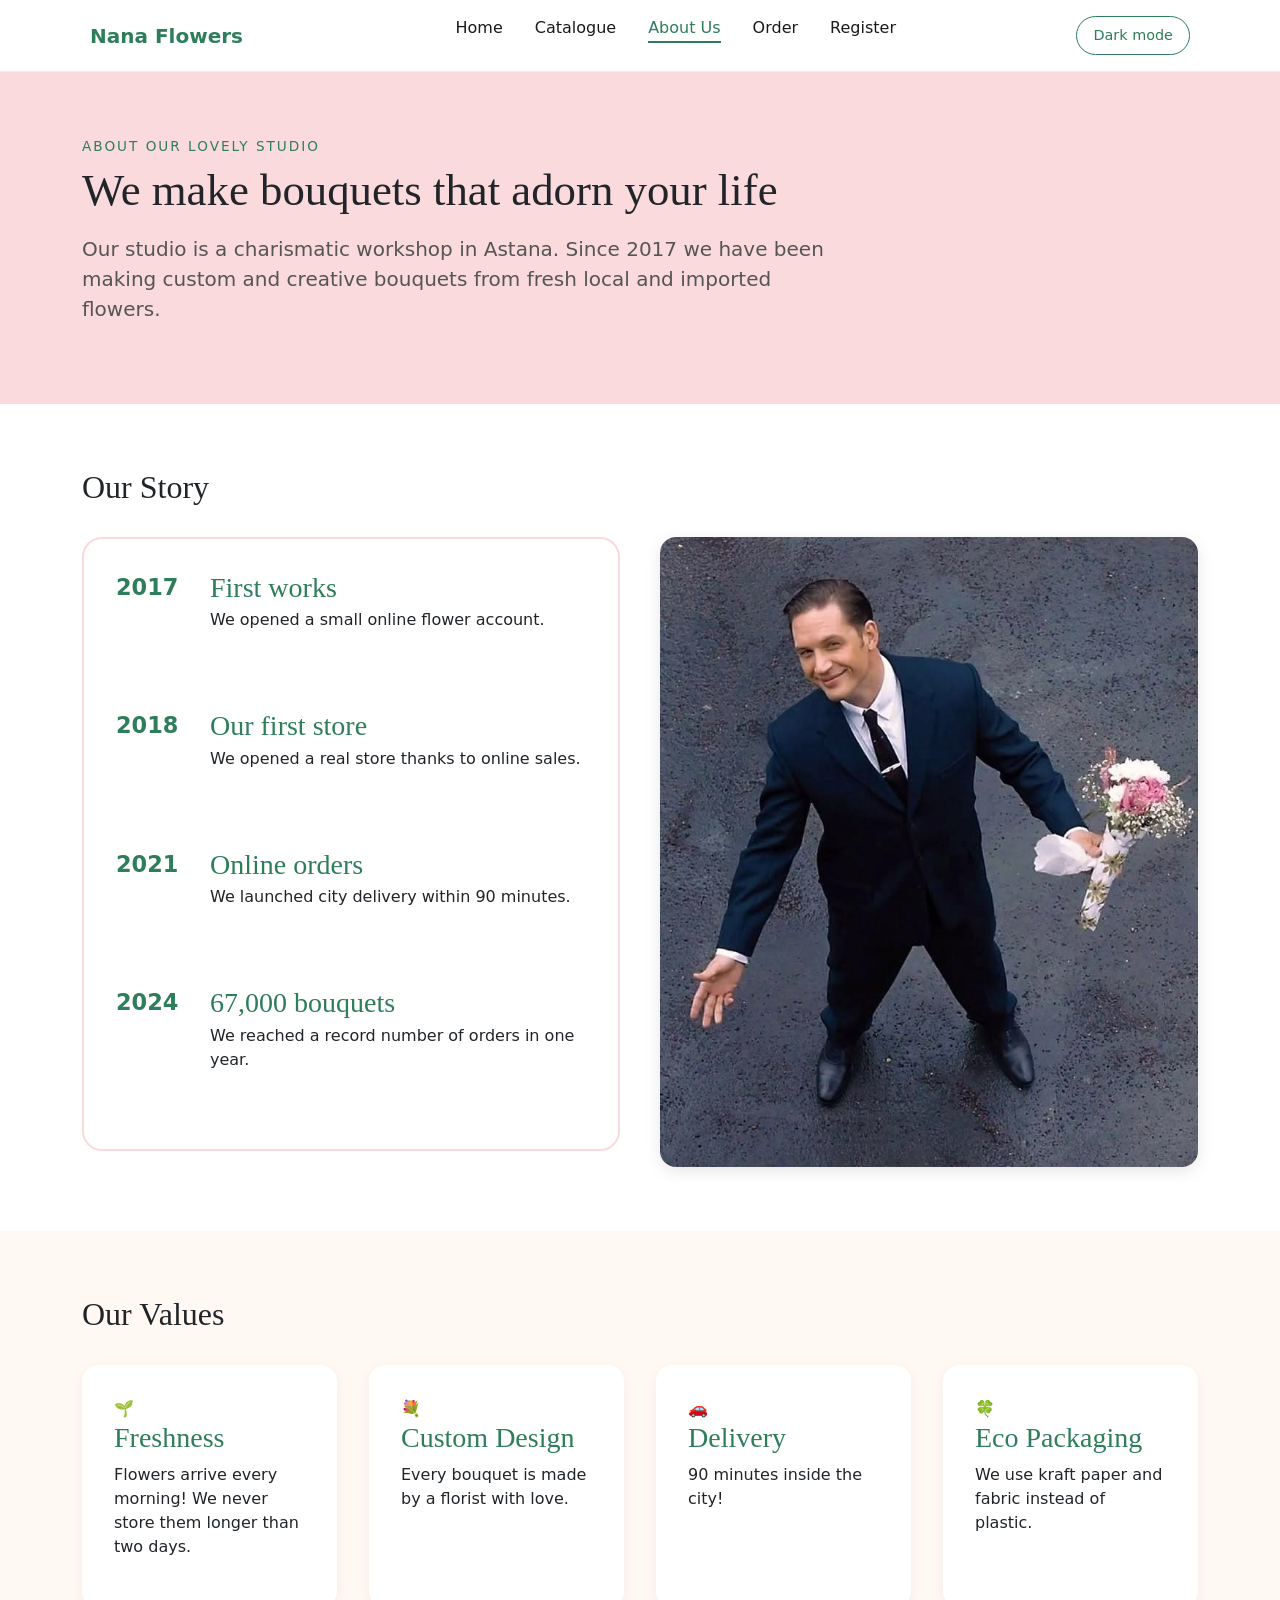
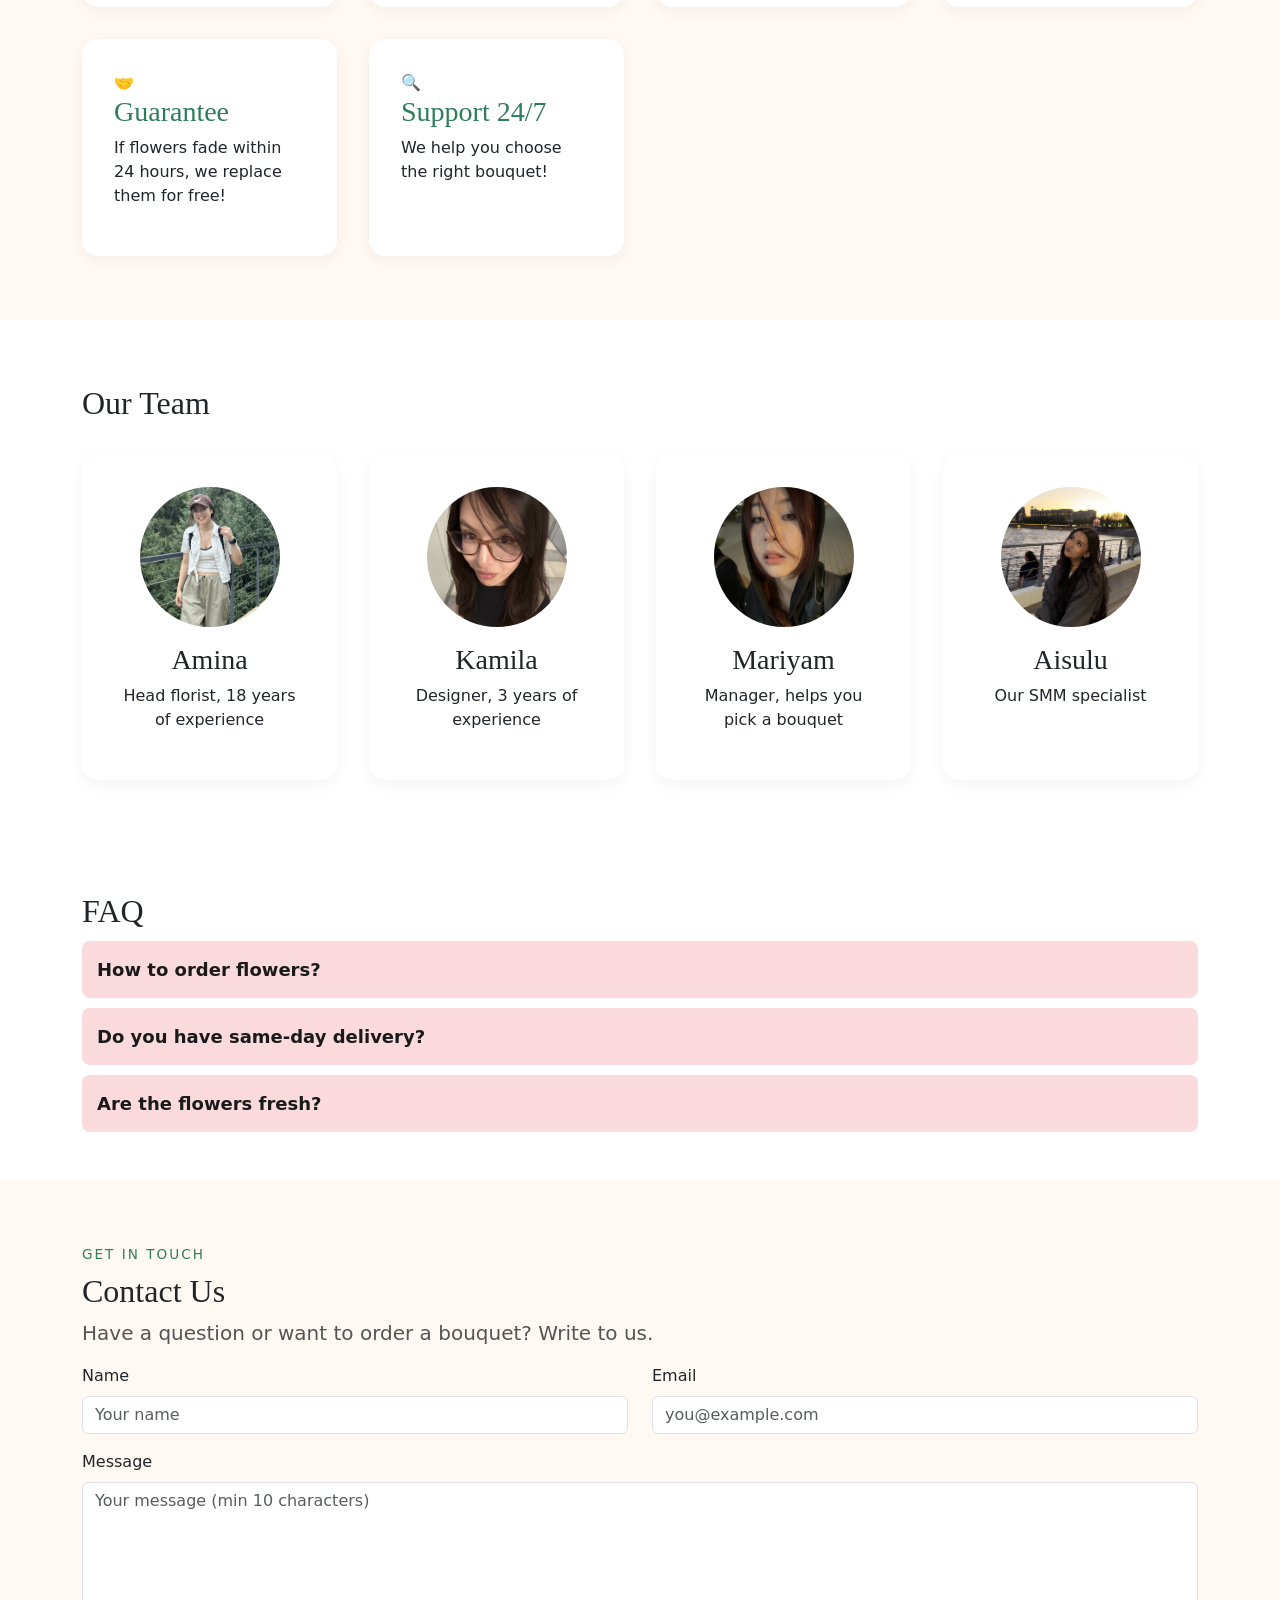
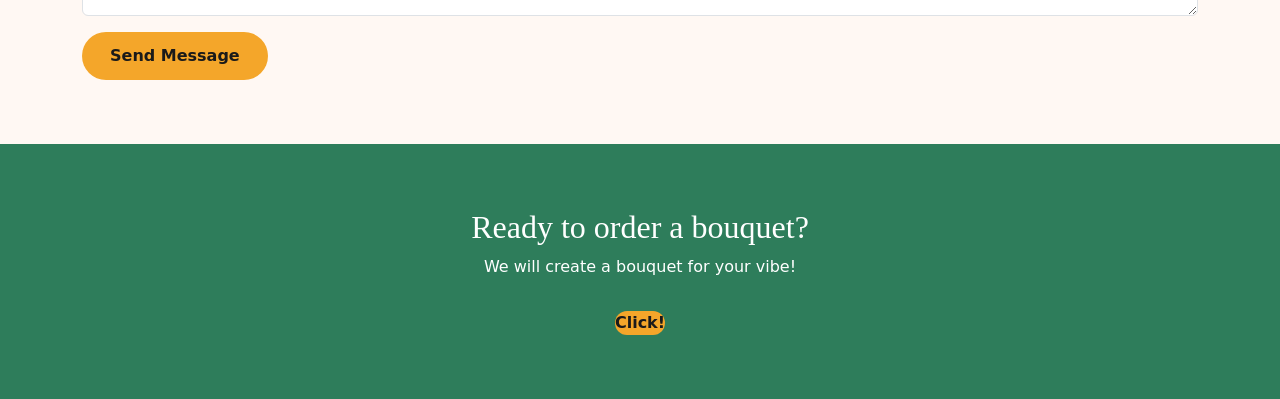
==== commit 3491bc69: "Update aboutus.html" ====
--- a/aboutus.html
+++ b/aboutus.html
@@ -3,7 +3,7 @@
 <head>
     <meta charset="UTF-8">
     <meta name="viewport" content="width=device-width, initial-scale=1.0">
-    <title>About Nana</title>
+    <title>About Us — Nana Flowers</title>
     <link rel="stylesheet" href="css/style.css">
     <link rel="stylesheet" href="css/responsive.css">
     <link rel="icon" type="image/png" href="images/faviconjpg.jpg">
@@ -11,24 +11,25 @@
 </head>
 <body>
     <header class="header">
-     <nav class="navbar">
-      <a href="index.html" class="logo">Nana Flowers</a>
-      <ul class="list">
-        <li><a href="index.html">Home</a></li>
-        <li><a href="services.html">Catalogue</a></li>
-        <li><a href="aboutus.html" class="active">About Us</a></li>
-        <li><a href="contact.html">Order</a></li>
-        <li><a href="register.html">Register</a></li>
-      </ul>
-     </nav>
+        <nav class="navbar">
+            <a href="index.html" class="logo">Nana Flowers</a>
+            <ul class="list">
+                <li><a href="index.html">Home</a></li>
+                <li><a href="services.html">Catalogue</a></li>
+                <li><a href="aboutus.html" class="active">About Us</a></li>
+                <li><a href="contact.html">Order</a></li>
+                <li><a href="register.html">Register</a></li>
+            </ul>
+            <button id="themeToggle" class="theme-toggle" type="button">Dark mode</button>
+        </nav>
     </header>
+
     <main>
         <section class="about">
             <div class="container">
                 <p class="eyebrow">About our lovely studio</p>
                 <h1>We make bouquets that adorn your life</h1>
-                <p class="lead">Our studio is a charismatic workshop in Astana. Since 2017 we have been making custom and creative bouquets from fresh local and imported flowers.
-                    We know how difficult it is to find an unusual and cool bouquet, so we are trying and improving for you!</p>
+                <p class="lead">Our studio is a charismatic workshop in Astana. Since 2017 we have been making custom and creative bouquets from fresh local and imported flowers.</p>
             </div>
         </section>
 
@@ -36,203 +37,196 @@
             <div class="container">
                 <h2>Our Story</h2>
                 <div class="storylayout">
-                <ol class="timeline">
-                    <li class="timelineitem">
-                        <span class="timelineyear">2017</span>
-                        <h3>First works</h3>
-                        <p>We opened a small online flower account.</p>
-                    </li>
-
-                    <li class="timelineitem">
-                        <span class="timelineyear">2018</span>
-                        <h3>Our first store</h3>
-                        <p>We opened a real store thanks to online sales.</p>
-                    </li>
-
-                    <li class="timelineitem">
-                        <span class="timelineyear">2021</span>
-                        <h3>Online orders</h3>
-                        <p>We launched city delivery within 90 minutes.</p>
-                    </li>
-
-                    <li class="timelineitem">
-                        <span class="timelineyear">2024</span>
-                        <h3>67,000 bouquets</h3>
-                        <p>We reached a record number of orders in one year</p>
-                    </li>
-                </ol>
-
-                <div class="storyphoto">
-                    <img src="images/memeee.jpg" alt="meme">
-                </div>
-                </div>
-            </div>
-        </section>
-
-        
+                    <ol class="timeline">
+                        <li class="timelineitem">
+                            <span class="timelineyear">2017</span>
+                            <div>
+                                <h3>First works</h3>
+                                <p>We opened a small online flower account.</p>
+                            </div>
+                        </li>
+                        <li class="timelineitem">
+                            <span class="timelineyear">2018</span>
+                            <div>
+                                <h3>Our first store</h3>
+                                <p>We opened a real store thanks to online sales.</p>
+                            </div>
+                        </li>
+                        <li class="timelineitem">
+                            <span class="timelineyear">2021</span>
+                            <div>
+                                <h3>Online orders</h3>
+                                <p>We launched city delivery within 90 minutes.</p>
+                            </div>
+                        </li>
+                        <li class="timelineitem">
+                            <span class="timelineyear">2024</span>
+                            <div>
+                                <h3>67,000 bouquets</h3>
+                                <p>We reached a record number of orders in one year.</p>
+                            </div>
+                        </li>
+                    </ol>
+                    <div class="storyphoto">
+                        <img src="images/memeee.jpg" alt="Beautiful flower bouquet">
+                    </div>
+                </div>
+            </div>
+        </section>
 
         <section class="values">
             <div class="container">
                 <h2>Our Values</h2>
-
-            <div class="valuesgrid">
-                <article class="valuecard">
-                    <span class="valueicon">&#127793;</span>
+                <div class="valuesgrid">
+                    <article class="valuecard">
+                        <span class="valueicon">&#127793;</span>
                         <h3>Freshness</h3>
-                        <p>Flowers arrive every morning!  We never store them longer than two days </p>
-                </article>
-
-                <article class="valuecard">
-                    <span class="valueicon">&#128144;</span>
+                        <p>Flowers arrive every morning! We never store them longer than two days.</p>
+                    </article>
+                    <article class="valuecard">
+                        <span class="valueicon">&#128144;</span>
                         <h3>Custom Design</h3>
-                        <p>Every bouquet is made by a florist with love</p>
-                </article>
-
-                <article class="valuecard">
-                    <span class="valueicon">&#128663;</span>
+                        <p>Every bouquet is made by a florist with love.</p>
+                    </article>
+                    <article class="valuecard">
+                        <span class="valueicon">&#128663;</span>
                         <h3>Delivery</h3>
                         <p>90 minutes inside the city!</p>
-                </article>
-
-                <article class="valuecard">
-                    <span class="valueicon">&#127808;</span>
+                    </article>
+                    <article class="valuecard">
+                        <span class="valueicon">&#127808;</span>
                         <h3>Eco Packaging</h3>
-                        <p>We use kraft paper and fabric instead of plastic</p>
-                </article>
-
-                <article class="valuecard">
-                    <span class="valueicon">&#129309;</span>
+                        <p>We use kraft paper and fabric instead of plastic.</p>
+                    </article>
+                    <article class="valuecard">
+                        <span class="valueicon">&#129309;</span>
                         <h3>Guarantee</h3>
-                        <p>If flowers fade within 24 hours, we replace them for free! We are promise!</p>
-                </article>
-
-                <article class="valuecard">
-                    <span class="valueicon">&#128269;</span>
+                        <p>If flowers fade within 24 hours, we replace them for free!</p>
+                    </article>
+                    <article class="valuecard">
+                        <span class="valueicon">&#128269;</span>
                         <h3>Support 24/7</h3>
                         <p>We help you choose the right bouquet!</p>
-                </article>
-            </div>
+                    </article>
+                </div>
             </div>
         </section>
 
         <section class="team">
             <div class="container">
                 <h2>Our Team</h2>
-
-            <div class="teamrow">
-                <article class="teamcard">
-                    <img src="images/photoamim.jpg" alt="Amina" width="140" height="140">
-                    <h3>Amina</h3>
-                    <p>Head florist, 18 years of experience</p>
-                </article>
-
-                <article class="teamcard">
-                    <img src="images/photokama.jpg" alt="Kama" width="140" height="140">
-                    <h3>Kamila</h3>
-                    <p>Designer, 3 years of experience</p>
-                </article>
-
-                <article class="teamcard">
-                    <img src="images/photoMari.jpg" alt="Mari" width="140" height="140">
-                    <h3>Mariyam</h3>
-                    <p>Manager, she helps you pick a bouquet, 7 years of works</p>
-                </article>
-
-                <article class="teamcard">
-                    <img src="images/photoAis.jpg" alt="Aisulu" width="140" height="140">
-                    <h3>Aisulu</h3>
-                    <p>Our SMM specialist, she knows her work perfectly</p>
-                </article>
-            </div>
-            </div>
-        </section>
-
-<section class="container my-5" id="faq-section">
-  <h2>FAQ</h2>
-  
-  <div class="faq-list">
-    <div class="faq-item">
-      <button class="faq-question" aria-expanded="false">How to order flowers?</button>
-      <div class="faq-answer" style="display: none;">
-        <p>You can call us or use the contact form on this page!</p>
-      </div>
-    </div>
-
-    <div class="faq-item">
-      <button class="faq-question" aria-expanded="false">Do you have same-day delivery?</button>
-      <div class="faq-answer" style="display: none;">
-        <p>Yes, if you order before 2 PM, we will deliver today in Astana.</p>
-      </div>
-    </div>
-
-    <div class="faq-item">
-      <button class="faq-question" aria-expanded="false">Are the flowers fresh?</button>
-      <div class="faq-answer" style="display: none;">
-        <p>We receive fresh flowers every morning. Guaranteed!</p>
-      </div>
-    </div>
-  </div>
-</section>        
-
-
-<section class="contact-form-section" id="contact-form-section">
-    <div class="container">
-        <p class="eyebrow">Get in touch</p>
-        <h2>Contact Us</h2>
-        <p class="lead">Have a question or want to order a bouquet? Write to us.</p>
-
-        <form novalidate id="contactForm">
-          <div class="row">
-              <div class="col-md-6 mb-3">
-                 <label for="contactName" class="form-label">Name</label>
-                 <input type="text" class="form-control" id="contactName" name="name" placeholder="Your name">
-                 <span class="error-text" id="nameError" style="color: red; font-size: 14px; display: none;">Name is required (min 2 chars).</span>
-              </div>
-
-              <div class="col-md-6 mb-3">
-                <label for="contactEmail" class="form-label">Email</label>
-                <input type="email" class="form-control" id="contactEmail" name="email" placeholder="you@example.com">
-                <span class="error-text" id="emailError" style="color: red; font-size: 14px; display: none;">Please enter a valid email address.</span>
-            </div>
-
-            <div class="col-12 mb-3">
-              <label for="contactMessage" class="form-label">Message</label>
-              <textarea class="form-control" id="contactMessage" name="message" rows="5" placeholder="Your message (min 10 characters)"></textarea>
-              <span class="error-text" id="messageError" style="color: red; font-size: 14px; display: none;">Message must be at least 10 characters.</span>
-            </div>
-
-        <div class="col-12">
-          <button type="submit" class="btnaccent">Send Message</button>
-        </div>
-
-      </div>
-    </form>
-
-    <div id="successMessage" class="success-message" style="display: none; background: #D4F4DD; padding: 15px; border-radius: 8px; color: #1F5A40; margin-top: 20px;">
-       Thank you! Your message has been sent.
-    </div>
-
-  </div>
-</section>        
-
-
+                <div class="teamrow">
+                    <article class="teamcard">
+                        <img src="images/photoamim.jpg" alt="Amina - Head florist">
+                        <h3>Amina</h3>
+                        <p>Head florist, 18 years of experience</p>
+                    </article>
+                    <article class="teamcard">
+                        <img src="images/photokama.jpg" alt="Kamila - Designer">
+                        <h3>Kamila</h3>
+                        <p>Designer, 3 years of experience</p>
+                    </article>
+                    <article class="teamcard">
+                        <img src="images/photoMari.jpg" alt="Mariyam - Manager">
+                        <h3>Mariyam</h3>
+                        <p>Manager, helps you pick a bouquet</p>
+                    </article>
+                    <article class="teamcard">
+                        <img src="images/photoAis.jpg" alt="Aisulu - SMM specialist">
+                        <h3>Aisulu</h3>
+                        <p>Our SMM specialist</p>
+                    </article>
+                </div>
+            </div>
+        </section>
+
+        <section class="container my-5" id="faq-section">
+            <h2>FAQ</h2>
+            <div class="faq-list">
+                <div class="faq-item">
+                    <button class="faq-question" aria-expanded="false">How to order flowers?</button>
+                    <div class="faq-answer" style="display: none;">
+                        <p>You can call us or use the contact form on this page!</p>
+                    </div>
+                </div>
+                <div class="faq-item">
+                    <button class="faq-question" aria-expanded="false">Do you have same-day delivery?</button>
+                    <div class="faq-answer" style="display: none;">
+                        <p>Yes, if you order before 2 PM, we will deliver today in Astana.</p>
+                    </div>
+                </div>
+                <div class="faq-item">
+                    <button class="faq-question" aria-expanded="false">Are the flowers fresh?</button>
+                    <div class="faq-answer" style="display: none;">
+                        <p>We receive fresh flowers every morning. Guaranteed!</p>
+                    </div>
+                </div>
+            </div>
+        </section>
+
+        <section class="contact-form-section" id="contact-form-section">
+            <div class="container">
+                <p class="eyebrow">Get in touch</p>
+                <h2>Contact Us</h2>
+                <p class="lead">Have a question or want to order a bouquet? Write to us.</p>
+                
+                <form novalidate id="contactForm">
+                    <div class="row">
+                        <div class="col-md-6 mb-3">
+                            <label for="contactName" class="form-label">Name</label>
+                            <input type="text" class="form-control" id="contactName" placeholder="Your name">
+                            <span class="error-text" id="nameError" style="color: #C2185B; font-size: 14px; display: none;">Name is required (min 2 chars).</span>
+                        </div>
+                        <div class="col-md-6 mb-3">
+                            <label for="contactEmail" class="form-label">Email</label>
+                            <input type="email" class="form-control" id="contactEmail" placeholder="you@example.com">
+                            <span class="error-text" id="emailError" style="color: #C2185B; font-size: 14px; display: none;">Please enter a valid email address.</span>
+                        </div>
+                        <div class="col-12 mb-3">
+                            <label for="contactMessage" class="form-label">Message</label>
+                            <textarea class="form-control" id="contactMessage" rows="5" placeholder="Your message (min 10 characters)"></textarea>
+                            <span class="error-text" id="messageError" style="color: #C2185B; font-size: 14px; display: none;">Message must be at least 10 characters.</span>
+                        </div>
+                        <div class="col-12">
+                            <button type="submit" class="btnaccent" style="border: none; padding: 12px 28px;">Send Message</button>
+                        </div>
+                    </div>
+                </form>
+                
+                <div id="successMessage" class="success-message" style="display: none;">
+                    Thank you! Your message has been sent.
+                </div>
+            </div>
+        </section>
     </main>
 
     <footer class="go">
         <div class="container">
             <h2>Ready to order a bouquet?</h2>
             <p>We will create a bouquet for your vibe!</p>
-            <a href="contact.html" class="btn btnaccent">Click!</a>
+            <a href="contact.html" class="btnaccent">Click!</a>
         </div>
-       
-
     </footer>
 
-
-<script src="https://code.jquery.com/jquery-3.6.0.min.js"></script>
-
-<script src="about.js"></script>
-    
-
+    <script src="https://code.jquery.com/jquery-3.6.0.min.js"></script>
+    <script src="about.js"></script>
+    <script>
+        $(document).ready(function() {
+            if (localStorage.getItem('theme') === 'dark') {
+                $('body').addClass('dark-theme');
+                $('#themeToggle').text('Light mode');
+            }
+            $('#themeToggle').on('click', function() {
+                $('body').toggleClass('dark-theme');
+                if ($('body').hasClass('dark-theme')) {
+                    localStorage.setItem('theme', 'dark');
+                    $(this).text('Light mode');
+                } else {
+                    localStorage.setItem('theme', 'light');
+                    $(this).text('Dark mode');
+                }
+            });
+        });
+    </script>
 </body>
 </html>
--- a/css/style.css
+++ b/css/style.css
@@ -22,6 +22,8 @@
   width: min(1100px, 90%);
   margin: 0 auto;
 }
+
+
 
 .header {
   position: fixed;
@@ -45,10 +47,10 @@
 }
 
 .logo {
-  font-family: 'Times New Roman', Times, serif;
   font-size: 1.25rem;
   color: #2E7D5B;
   text-decoration: none;
+  font-weight: bold;
 }
 
 .list {
@@ -66,1195 +68,170 @@
   transition: color 0.2s, border-color 0.2s;
 }
 
-.list a:hover {
-  color: #2E7D5B;
-  border-bottom-color: #F4A62A;
-}
-
-.list a.active {
+.list a:hover, .list a.active {
   color: #2E7D5B;
   border-bottom-color: #2E7D5B;
 }
 
-.btn {
-  display: inline-block;
-  padding: 10px 22px;
-  border-radius: 999px;
-  font-weight: 600;
-  text-decoration: none;
-}
-
-.btnaccent {
-  background: #F4A62A;
-  color: #1A1A1A;
-}
-
-.btnaccent:hover {
-  filter: brightness(0.95);
-}
-
-.btnaccent:focus-visible {
-  outline: 3px solid #2E7D5B;
-  outline-offset: 2px;
-}
-
-.go {
-  background: #2E7D5B;
-  color: #FFFFFF;
-  padding: 64px 0;
-  text-align: center;
-}
-
-.go h2 {
-  color: #FFFFFF;
-  margin-bottom: 8px;
-}
-
-.go p {
-  margin-bottom: 32px;
-}
-
-
-@media (max-width: 640px) {
-  .navbar {
-    flex-wrap: wrap;
-    height: auto;
-    padding: 8px 0;
-  }
-  .theme-toggle {
-    margin-left: auto;
-  }
-}
-
-
-
-
-
-
-.hero {
-  display: flex;
-  align-items: center;
-  justify-content: space-between;
-  gap: 40px;
-  padding: 64px 0;
-  background: #FADADD;
-  flex-wrap: wrap;
-}
-
-.hero .hero__text {
-  flex: 1 1 400px;
-  text-align: left;
-}
-
-.hero .hero__text h1 {
-  font-size: clamp(1.8rem, 4vw, 2.8rem);
-  margin-bottom: 16px;
-}
-
-.hero .hero__text p {
-  font-size: 1.05rem;
-  color: #6B6B6B;
-  margin-bottom: 24px;
-}
-
-.hero .kotik {
-  width: 120px;
-  margin-bottom: 16px;
-}
-
-.hero .flowers {
-  flex: 1 1 400px;
-  max-width: 500px;
-  border-radius: 16px;
-  box-shadow: 0 8px 24px rgba(0, 0, 0, 0.1);
-}
-
-
-.hero .actions {
-  display: flex;
-  gap: 16px;
-  flex-wrap: wrap;
-  margin-top: 16px;
-}
-
-.primary {
-  display: inline-block;
-  padding: 12px 28px;
-  background: #2E7D5B;
-  color: #FFFFFF;
-  border-radius: 999px;
-  font-weight: 600;
-  text-decoration: none;
-  transition: filter 0.2s;
-}
-
-.primary:hover {
-  filter: brightness(0.9);
-}
-
-.secondary {
-  display: inline-block;
-  padding: 12px 28px;
-  background: transparent;
-  color: #2E7D5B;
-  border: 2px solid #2E7D5B;
-  border-radius: 999px;
-  font-weight: 600;
-  text-decoration: none;
-  transition: 0.2s;
-}
-
-.secondary:hover {
-  background: #2E7D5B;
-  color: #FFFFFF;
-}
-
-.cta {
-  background: #2E7D5B;
-  color: #FFFFFF;
-  padding: 64px 20px;
-  text-align: center;
-  border-radius: 0;
-}
-
-.cta h2 {
-  color: #FFFFFF;
-  font-size: 2rem;
-  margin-bottom: 12px;
-}
-
-.cta p {
-  color: #FFFFFF;
-  margin-bottom: 24px;
-}
-
-.btn--accent {
-  display: inline-block;
-  padding: 12px 28px;
-  background: #F4A62A;
-  color: #1A1A1A;
-  border-radius: 999px;
-  font-weight: 600;
-  text-decoration: none;
-}
-
-.btn--accent:hover {
-  filter: brightness(0.95);
-}
-
-.btn--large {
-  padding: 14px 32px;
-  font-size: 1.05rem;
-}
-
-.site-footer {
-  background: #1F5A40;
-  color: #FFFFFF;
-  padding: 48px 20px 32px;
-}
-
-.footer__columns {
-  max-width: 1100px;
-  margin: 0 auto;
-  display: grid;
-  grid-template-columns: repeat(3, 1fr);
-  gap: 40px;
-}
-
-.footer__col h3 {
-  color: #FFFFFF;
-  margin-bottom: 12px;
-  font-size: 1.1rem;
-}
-
-.footer__col p,
-.footer__col a {
-  color: #D9F0E5;
-  font-size: 0.95rem;
-  text-decoration: none;
-  margin-bottom: 6px;
-  display: block;
-}
-
-.footer__col a:hover {
-  color: #F4A62A;
-}
-
-.footer__col ul {
-  list-style: none;
-  display: grid;
-  gap: 6px;
-}
-
-.footer__col address {
-  font-style: normal;
-}
-
-.benefits {
-  padding: 64px 20px;
-  text-align: center;
-  max-width: 1100px;
-  margin: 0 auto;
-}
-
-.benefits h2 {
-  margin-bottom: 32px;
-  font-size: 2rem;
-}
-
-.benefits__grid {
-  display: grid;
-  grid-template-columns: repeat(auto-fit, minmax(220px, 1fr));
-  gap: 24px;
-}
-
-.benefit-card {
-  background: #FFFFFF;
-  padding: 24px;
-  border-radius: 16px;
-  box-shadow: 0 4px 16px rgba(46, 125, 91, 0.06);
-  text-align: left;
-}
-
-.benefit-card h3 {
-  color: #2E7D5B;
-  margin-bottom: 8px;
-}
-
-.testimonial {
-  padding: 64px 20px;
-  text-align: center;
-  background: #FFF8F3;
-}
-
-.testimonial h2 {
-  margin-bottom: 32px;
-  font-size: 2rem;
-}
-
-.testimonial__quote {
-  max-width: 700px;
-  margin: 0 auto;
-  background: #FFFFFF;
-  border-left: 6px solid #F4A62A;
-  padding: 24px;
-  border-radius: 12px;
-  text-align: left;
-  box-shadow: 0 4px 12px rgba(0, 0, 0, 0.06);
-}
-
-.testimonial__quote blockquote p {
-  font-style: italic;
-  font-size: 1.1rem;
-  color: #1A1A1A;
-}
-
-.testimonial__author {
-  color: #6B6B6B;
-  font-size: 0.95rem;
-  margin-top: 12px;
-}
-
-.content {
-  max-width: 1100px;
-  margin: 0 auto;
-}
-
-
-
-
-
-.services {
-  padding: 64px 0;
-  max-width: 1200px;
-  margin: 0 auto;
-}
-
-.services h2 {
-  text-align: center;
-  margin-bottom: 32px;
-}
-
-.services-grid {
-  display: grid;
-  grid-template-columns: 2fr 1fr 1fr;
-  gap: 24px;
-}
-
-.service {
-  background: rgb(255, 246, 242);
-  padding: 24px;
-  border-radius: 12px;
-  box-shadow: 0 4px 16px rgba(46, 125, 91, 0.06);
-}
-.service h3 {
-  color: #2E7D5B;
-  margin-bottom: 8px;
-}
-
-.service-large {
-  grid-column: 1 / 2;  
-  grid-row: 1 / 3;
-  background: rgb(255, 228, 235);
-  }
-
-.products {
-  padding: 64px 0;
-  max-width: 1200px;
-  margin: 0 auto;
-}
-
-.heading {
-  text-align: center;
-  font-size: 36px;
-  margin: 40px;
-  color: #2E7D5B;
-}
-
-.box-container {
-  display: grid;
-  grid-template-columns: 1fr 1fr 1fr;
-  gap: 24px;
-}
-
-.box {
-  background: white;
-  border: 1px solid rgb(230, 230, 230);
-  border-radius: 12px;
-  overflow: hidden;
-  box-shadow: 0 4px 12px rgba(0, 0, 0, 0.08);
-  position: relative;
-}
-
-.discount {
-  position: absolute;
-  top: 10px;
-  left: 10px;
-  background: rgba(244, 166, 42, 1);
-  color: rgb(30, 30, 30);
-  padding: 4px 12px;
-  border-radius: 6px;
-  font-size: 0.85rem;
-  font-weight: 700;
-  z-index: 1;
-}
-
-.image {
-  position: relative;
-  text-align: center;
-  overflow: hidden;
-}
-
-.image img {
-  width: 100%;
-  height: 220px;
-  object-fit: cover;
-  opacity: 0.5;
-}
-.box:hover .image img {
-  opacity: 1.0;
-}
-
-.btn-group {
-  position: absolute;         
-  bottom: 0;
-  left: 0;
-  right: 0;
-  display: flex;
-}
-
-
-.button {
-  background-color: rgb(48, 109, 69);
-  border: 1px solid rgb(249, 252, 249);
-  border-radius: 10px;
-  color: white;
-  padding: 15px 32px;
-  text-align: center;
-  text-decoration: none;
-  font-size: 16px;
-  cursor: pointer;
-}
-
-.btn-group .button:hover {
-  background-color: rgb(123, 123, 123);
-}
-
-.btn-group .button:not(:last-child) {
-  border-right: none; 
-}
-.content {
-  padding: 16px;
-  text-align: center;
-}
-
-.content h3 {
-  font-size: 18px;
-  margin-bottom: 8px;
-}
-
-.price {
-  font-weight: 700;
-  color: rgb(35, 34, 34);
-}
-
-.price span {
-  color: rgb(150, 150, 150);
-  text-decoration: line-through;
-  font-weight: 400;
-  margin-left: 8px;
-}
-
-.order-btn {
-  background-color: rgb(255, 241, 235);
-  border: none;
-  border-radius: 12px;
-  box-shadow: 0 4px 16px rgba(46, 125, 91, 0.06);
-  color: black;
-  padding: 16px 32px;
-  text-align: center;
-  text-decoration: none;
-  display: inline-block;
-  font-size: 16px;
-  margin: 4px 2px;
-  transition-duration: 0.4s;
-  cursor: pointer;
-}
-
-.order-btn:hover {
-  background-color: #003312;
-  color: white;
-}
-.bouquet-search {
-  max-width: 600px;
-  margin: 30px auto 45px;
-  text-align: center;
-}
-
-.bouquet-search label {
-  display: block;
-  color: rgb(46, 128, 91);
-  font-size: 22px;
-  font-weight: bold;
-  margin-bottom: 15px;
-}
-
-.bouquet-search input {
-  width: 100%;
-  padding: 15px 20px;
-  border: 2px solid rgb(244, 196, 217);
-  border-radius: 20px;
-  font-size: 16px;
-  outline: none;
-  box-sizing: border-box;
-}
-
-.bouquet-search input:focus {
-  border-color: rgb(46, 128, 91);
-}
-
-#resultCount {
-  margin-top: 15px;
-  color: rgb(119, 119, 119);
-}
-
-#noResults {
-  margin-top: 15px;
-  color: rgb(182, 78, 117);
-}
-
-.favourites {
-  max-width: 750px;
-  margin: 70px auto;
-  padding: 40px;
-  background-color: rgb(255, 243, 246);
-  border-radius: 20px;
-  text-align: center;
-  box-sizing: border-box;
-}
-
-.favourites h2 {
-  color: rgb(46, 128, 91);
-  font-size: 32px;
-  margin-bottom: 10px;
-}
-
-.favourites-description {
-  color: rgb(119, 119, 119);
-  margin-bottom: 25px;
-}
-
-.favourites label {
-  display: block;
-  margin-bottom: 12px;
-  font-weight: bold;
-  color: rgb(46, 128, 91);
-}
-
-.flower-form-row {
-  display: flex;
-  gap: 10px;
-}
-
-.flower-form-row input {
-  flex: 1;
-  min-width: 0;
-  padding: 14px;
-  border: 2px solid rgb(244, 196, 217);
-  border-radius: 10px;
-  font-size: 16px;
-}
-
-.flower-form-row button,
-#flowerList button {
-  background-color: rgb(46, 128, 91);
-  color: white;
-  border: none;
-  border-radius: 10px;
-  padding: 12px 20px;
-  cursor: pointer;
-}
-
-.flower-form-row button:hover,
-#flowerList button:hover {
-  background-color: rgb(158, 158, 158);
-}
-
-#flowerCount {
-  margin: 20px 0;
-  color: rgb(119, 119, 119);
-}
-
-#flowerList {
-  list-style: none;
-  padding: 0;
-}
-
-#flowerList li {
-  display: flex;
-  justify-content: space-between;
-  align-items: center;
-  gap: 12px;
-  padding: 12px 15px;
-  margin-top: 10px;
-  background-color: white;
-  border-radius: 10px;
-  text-align: left;
-}
-
-
-
-
-.about {
-  background: #FADADD;
-  padding: 64px 0;
-}
-
-.eyebrow {
-  text-transform: uppercase;
-  letter-spacing: 2px;
-  font-size: 0.85rem;
-  color: #2E7D5B;
-  margin-bottom: 8px;
-}
-
-.about h1 {
-  font-size: clamp(1.8rem, 4vw, 2.8rem);
-  margin-bottom: 16px;
-}
-
-.lead {
-  font-size: 1.05rem;
-  color: #6B6B6B;
-  max-width: 60ch;
-}
-
-.story {
-  padding: 64px 0;
-}
-
-.storylayout {
-  display: grid;
-  grid-template-columns: 1fr 1fr;
-  gap: 40px;
-  align-items: start;
-  margin-top: 30px;
-}
-
-.timeline {
-  list-style: none;
-  display: grid;
-  gap: 32px;
-  padding: 32px;
-  border: 2px solid #FADADD;
-  border-radius: 20px;
-}
-
-.timelineitem {
-  display: flex;
-  gap: 24px;
-}
-
-.timelineyear {
-  font-family: 'Times New Roman', Times, serif;
-  font-size: 1.4rem;
-  color: #2E7D5B;
-  min-width: 70px;
-}
-
-.timelineitem h3 {
-  color: #2E7D5B;
-  margin-bottom: 4px;
-}
-
-.storyphoto img {
-  width: 100%;
-  height: auto;
-  border-radius: 16px;
-  display: block;
-  box-shadow: 0 4px 16px rgba(0, 0, 0, 0.1);
-}
-
-.values {
-  background: #FFF8F3;
-  padding: 64px 0;
-}
-
-.valuesgrid {
-  display: grid;
-  grid-template-columns: repeat(auto-fit, minmax(250px, 1fr));
-  gap: 32px;
-  margin-top: 32px;
-}
-
-.valuecard {
-  background: #FFFFFF;
-  padding: 32px;
-  border-radius: 16px;
-  box-shadow: 0 4px 16px rgba(46, 125, 91, 0.06);
-  transition: transform 0.2s;
-}
-
-.valuecard:hover {
-  transform: translateY(-4px);
-}
-
-.valueicon {
-  font-size: 2rem;
-  display: block;
-  margin-bottom: 8px;
-}
-
-.valuecard h3 {
-  margin-bottom: 8px;
-  color: #2E7D5B;
-}
-
-.team {
-  padding: 64px 0;
-}
-
-.teamrow {
-  display: flex;
-  flex-wrap: wrap;
-  gap: 32px;
-  justify-content: center;
-  margin-top: 32px;
-}
-
-.teamcard {
-  flex: 1 1 240px;
-  max-width: 300px;
-  text-align: center;
-  background: #FFFFFF;
-  padding: 32px;
-  border-radius: 16px;
-  box-shadow: 0 4px 16px rgba(46, 125, 91, 0.06);
-}
-
-.teamcard img {
-  width: 140px;
-  height: 140px;
-  border-radius: 50%;
-  object-fit: cover;
-  margin-bottom: 16px;
-}
-
-.faq-question {
-  display: block;
-  width: 100%;
-  text-align: left;
-  padding: 15px;
-  background: #FADADD;
-  color: #1A1A1A;
-  border: none;
-  border-radius: 8px;
-  margin-top: 10px;
-  cursor: pointer;
-  font-weight: bold;
-  font-size: 16px;
-}
-
-.faq-answer {
-  padding: 15px;
-  background: #FFF8F3;
-  border-left: 4px solid #2E7D5B;
-  margin-top: 5px;
-  border-radius: 0 0 8px 8px;
-  color: #1A1A1A;
-}
-
-.faq-question {
-  display: block;
-  width: 100%;
-  text-align: left;
-  padding: 15px;
-  background: #FADADD;
-  color: #1A1A1A;
-  border: none;
-  border-radius: 8px;
-  margin-top: 10px;
-  cursor: pointer;
-  font-family: inherit;
-  font-weight: bold;
-  font-size: 18px;
-}
-
-.faq-answer {
-  padding: 15px;
-  background: #FFF8F3;
-  border-left: 4px solid #2E7D5B;
-  margin-top: 5px;
-  border-radius: 0 0 8px 8px;
-  color: #1A1A1A;
-}
-
-
-
-
-
-
-
-.contact-page {
-  padding: 64px 0;
-}
-
-.contact-wrapper {
-  max-width: 1100px;
-  margin: 0 auto;
-  display: grid;
-  grid-template-columns: 1fr 1.3fr;
-  gap: 64px;
-  align-items: start;
-  width: min(1100px, 90%);
-}
-
-.contact-left h1 {
-  font-size: 2rem;
-  margin-bottom: 32px;
-  color: #2E7D5B;
-}
-
-.contact-item {
-  display: flex;
-  gap: 16px;
-  margin-bottom: 24px;
-  align-items: flex-start;
-}
-
-.contact-item h3 {
-  font-size: 1rem;
-  color: #1A1A1A;
-  margin-bottom: 4px;
-}
-
-.contact-item p {
-  color: #6B6B6B;
-  font-size: 0.95rem;
-}
-
-.contact-right h2 {
-  font-size: 1.6rem;
-  margin-bottom: 8px;
-  color: #2E7D5B;
-}
-
-.contact-right .subtitle {
-  color: #6B6B6B;
-  margin-bottom: 16px;
-}
-
-.contact-right .divider {
-  width: 100%;
-  height: 3px;
-  background: #FADADD;
-  border-radius: 2px;
-  margin-bottom: 32px;
-}
-
-.contact-right form {
-  display: flex;
-  flex-direction: column;
-  gap: 16px;
-}
-
-.input-box input,
-.input-box textarea {
-  width: 100%;
-  border: 2px solid #EEEEEE;
-  border-radius: 12px;
-  padding: 14px 18px;
-  font-size: 1rem;
-  font-family: inherit;
-  color: #1A1A1A;
-  background: #FFFFFF;
-  outline: none;
-  transition: border-color 0.2s;
-}
-
-.input-box input:focus,
-.input-box textarea:focus {
-  border-color: #2E7D5B;
-}
-
-.input-box textarea {
-  min-height: 130px;
-  resize: vertical;
-}
-
-.button input[type="submit"] {
-  background: #2E7D5B;
-  color: #FFFFFF;
-  border: none;
-  border-radius: 999px;
-  padding: 14px 40px;
-  font-size: 1rem;
-  font-weight: 600;
-  cursor: pointer;
-  transition: filter 0.2s;
-}
-
-.button input[type="submit"]:hover {
-  filter: brightness(0.95);
-}
-
-
-
-
-.contact-page {
-    background-color: #FFFFFF;
-    font-family: Georgia, 'Times New Roman', Times, serif;
-    padding: 50px 0 80px 0;
-}
-.header .navbar .list a {
-    font-family: Georgia, 'Times New Roman', Times, serif !important;
-    font-size: 1rem !important;
-}
-.contact-page .contact-wrapper {
-    display: grid;
-    grid-template-columns: 1fr 1.3fr;
-    gap: 40px;
-    align-items: stretch;
-}
-
-.contact-page .contact-info-card {
-    background: #FFF8F3;
-    padding: 36px 30px;
-    border-radius: 20px;
-    box-shadow: 0 4px 16px rgba(46, 125, 91, 0.06);
-    border-left: 6px solid #2E7D5B;
-}
-
-.contact-page .contact-info-card h1 {
-    color: #2E7D5B;
-    font-size: 2.2rem;
-    margin-bottom: 12px;
-}
-
-.contact-page .contact-info-card .card-subtitle {
-    color: #6B6B6B;
-    font-family: system-ui, -apple-system, sans-serif;
-    font-size: 0.95rem;
-    margin-bottom: 32px;
-}
-
-.contact-page .contact-item {
-    display: flex;
-    align-items: center;
-    gap: 16px;
-    margin-bottom: 24px;
-    padding: 12px;
-    background: #FFFFFF;
-    border-radius: 12px;
-    box-shadow: 0 2px 8px rgba(0,0,0,0.03);
-    transition: transform 0.2s;
-}
-
-.contact-page .contact-item:hover {
-    transform: translateY(-2px);
-}
-
-.contact-page .contact-item i {
-    font-size: 1.25rem;
-    color: #2E7D5B;
-    width: 24px;
-    text-align: center;
-}
-
-.contact-page .contact-item h3 {
-    font-family: system-ui, -apple-system, sans-serif;
-    font-size: 0.9rem;
-    font-weight: 600;
-    color: #1A1A1A;
-    margin: 0;
-}
-
-.contact-page .contact-item p {
-    font-family: system-ui, -apple-system, sans-serif;
-    font-size: 0.9rem;
-    color: #6B6B6B;
-    margin: 0;
-}
-
-.contact-page .contact-form-card {
-    background: #FFFFFF;
-    padding: 36px 32px;
-    border-radius: 20px;
-    border: 1px solid #F0F0F0;
-    box-shadow: 0 4px 20px rgba(0, 0, 0, 0.05);
-}
-
-.contact-page .contact-form-card h2 {
-    color: #2E7D5B;
-    font-size: 1.8rem;
-    margin-bottom: 6px;
-}
-
-.contact-page .contact-form-card .subtitle {
-    color: #6B6B6B;
-    font-family: system-ui, -apple-system, sans-serif;
-    font-size: 0.95rem;
-    margin-bottom: 16px;
-}
-
-.contact-page .contact-form-card .divider {
-    width: 100%;
-    height: 3px;
-    background: #FADADD;
-    border-radius: 2px;
-    margin-bottom: 28px;
-}
-
-.contact-page .form-label {
-    font-family: system-ui, -apple-system, sans-serif !important;
-    font-size: 0.9rem !important;
-    font-weight: 600 !important;
-    color: #1A1A1A !important;
-    margin-bottom: 6px !important;
-    display: block !important;
-}
-
-.contact-page .input-box input,
-.contact-page .input-box textarea {
-    width: 100%;
-    border: 1.5px solid #E5E5E5;
-    border-radius: 12px;
-    padding: 12px 16px;
-    font-family: system-ui, -apple-system, sans-serif;
-    font-size: 0.95rem;
-    color: #1A1A1A;
-    background: #FAFAFA;
-    outline: none;
-    transition: all 0.2s;
-}
-
-.contact-page .input-box input:focus,
-.contact-page .input-box textarea:focus {
-    border-color: #2E7D5B;
-    background: #FFFFFF;
-    box-shadow: 0 0 0 3px rgba(46, 125, 91, 0.1);
-}
-
-.contact-page .btn-send-main {
-    background: #F4A62A;
-    color: #1A1A1A;
-    border: none;
-    border-radius: 999px;
-    padding: 14px 44px;
-    font-family: system-ui, -apple-system, sans-serif;
-    font-size: 1rem;
-    font-weight: 700;
-    cursor: pointer;
-    transition: transform 0.15s, filter 0.2s, box-shadow 0.2s;
-    box-shadow: 0 4px 14px rgba(244, 166, 42, 0.35);
-    display: inline-block;
-}
-
-.contact-page .btn-send-main:hover {
-    filter: brightness(0.95);
-    transform: translateY(-2px);
-    box-shadow: 0 6px 18px rgba(244, 166, 42, 0.45);
-}
-
-.contact-form-section {
-  padding: 64px 0;
-  background: #FFF8F3;
-}
-
-.contact-form-section h2 {
-  margin-bottom: 8px;
-  color: #2E7D5B;
-}
-
-.contact-form-section .lead {
-  margin-bottom: 32px;
-  color: #6B6B6B;
-}
-
-.contact-form-section .form-label {
-  font-weight: 600;
-  color: #1A1A1A;
-  margin-bottom: 6px;
-}
-
-.contact-form-section .form-control {
-  border: 2px solid #EEEEEE;
-  border-radius: 12px;
-  padding: 12px 16px;
-  font-size: 1rem;
-  font-family: inherit;
-  transition: border-color 0.2s;
-}
-
-.contact-form-section .form-control:focus {
-  border-color: #2E7D5B;
-  box-shadow: 0 0 0 3px rgba(46, 125, 91, 0.15);
-}
-
-.contact-form-section .form-text {
-  color: #6B6B6B;
-  font-size: 0.85rem;
-  margin-top: 4px;
-}
-
-.contact-form-section .btnaccent {
-  border: none;
-  cursor: pointer;
-  font-family: inherit;
-  font-size: 1rem;
-  padding: 12px 28px;
-  margin-top: 8px;
-}
-
-.success-message {
-  margin-top: 24px;
-  padding: 16px 20px;
-  background: #D4F4DD;
-  color: #1F5A40;
-  border-radius: 12px;
-  font-weight: 600;
-  text-align: center;
-}
-
-.contact-form-section .valid-feedback {
-  color: #2E7D5B;
-}
-
-.contact-form-section .invalid-feedback {
-  color: #C2185B;
-}
-
-.contact-form-section .form-control.is-valid,
-.contact-form-section .was-validated .form-control:valid {
-  border-color: #2E7D5B;
-}
-
-.contact-form-section .form-control.is-invalid,
-.contact-form-section .was-validated .form-control:invalid {
-  border-color: #C2185B;
-}
-
-
-
-
-
-
-/* Dark / Light theme */
 .theme-toggle {
   padding: 8px 16px;
   border-radius: 999px;
   border: 1px solid #2E7D5B;
   background: transparent;
   color: #2E7D5B;
-  font: inherit;
   font-size: 0.9rem;
   cursor: pointer;
-  transition: background 0.2s, color 0.2s;
-  white-space: nowrap;
-}
-
-.theme-toggle:hover {
-  background: #2E7D5B;
-  color: #FFFFFF;
-}
-
-body.dark-theme {
-  background: #121212;
-  color: #F1F1F1;
-}
-
-body.dark-theme .header {
-  background: #1E1E1E;
-  border-bottom-color: #333;
-}
-
-body.dark-theme .logo {
-  color: #7ED9A8;
-}
-
-body.dark-theme .list a {
-  color: #F1F1F1;
-}
-
-body.dark-theme .list a:hover {
-  color: #7ED9A8;
-  border-bottom-color: #F4A62A;
-}
-
-body.dark-theme .list a.active {
-  color: #7ED9A8;
-  border-bottom-color: #7ED9A8;
-}
-
-body.dark-theme .theme-toggle {
-  border-color: #7ED9A8;
-  color: #7ED9A8;
-}
-
-body.dark-theme .theme-toggle:hover {
-  background: #7ED9A8;
-  color: #121212;
-}
-
-body.dark-theme .benefit-card {
-  background: #1E1E1E;
-  color: #F1F1F1;
-  border-color: #333;
-}
-
-body.dark-theme .testimonial__quote {
-  background: #1E1E1E;
-  color: #F1F1F1;
-}
-
-
-@media (max-width: 640px) {
-  .navbar {
-    flex-wrap: wrap;
-    height: auto;
-    padding: 8px 0;
-  }
-  .theme-toggle {
-    margin-left: auto;
-  }
-}
+  transition: 0.2s;
+}
+.theme-toggle:hover { background: #2E7D5B; color: #FFF; }
+
+.btnaccent, .primary {
+  background: #F4A62A;
+  color: #1A1A1A;
+  transition: 0.2s;
+  border-radius: 999px;
+  text-decoration: none;
+  font-weight: bold;
+  display: inline-block;
+}
+.btnaccent:hover, .primary:hover { filter: brightness(0.9); }
+
+.secondary {
+  background: transparent;
+  color: #2E7D5B;
+  border: 2px solid #2E7D5B;
+  border-radius: 999px;
+  text-decoration: none;
+  font-weight: bold;
+}
+.secondary:hover { background: #2E7D5B; color: #FFFFFF; }
+
+
+
+
+.about, .hero { background: #FADADD; padding: 64px 0; }
+.eyebrow { text-transform: uppercase; letter-spacing: 2px; font-size: 0.85rem; color: #2E7D5B; margin-bottom: 8px; }
+.about h1, .hero h1 { font-size: clamp(1.8rem, 4vw, 2.8rem); margin-bottom: 16px; }
+.lead { font-size: 1.05rem; color: #555; max-width: 60ch; }
+
+.story, .team, .contact-page, .services, .products, .benefits, .testimonial { padding: 64px 0; }
+
+
+
+
+
+.hero { display: flex; align-items: center; justify-content: space-between; gap: 40px; flex-wrap: wrap; }
+.hero__text { flex: 1 1 400px; }
+.hero .flowers { flex: 1 1 400px; max-width: 500px; border-radius: 16px; box-shadow: 0 8px 24px rgba(0,0,0,0.1); }
+.benefits__grid { display: grid; grid-template-columns: repeat(auto-fit, minmax(220px, 1fr)); gap: 24px; margin-top: 32px; }
+.benefit-card { background: #FFFFFF; padding: 24px; border-radius: 16px; box-shadow: 0 4px 16px rgba(0,0,0,0.05); }
+.benefit-card h3 { color: #2E7D5B; margin-bottom: 8px; }
+
+
+
+
+
+
+.services-grid { display: grid; grid-template-columns: 2fr 1fr 1fr; gap: 24px; }
+.service { background: #FFF8F3; padding: 24px; border-radius: 12px; }
+.service-large { grid-column: 1 / 2; grid-row: 1 / 3; background: #FADADD; }
+.box-container { display: grid; grid-template-columns: repeat(auto-fit, minmax(280px, 1fr)); gap: 24px; }
+.box { background: white; border: 1px solid #EEE; border-radius: 12px; overflow: hidden; box-shadow: 0 4px 12px rgba(0,0,0,0.05); }
+.image img { width: 100%; height: 220px; object-fit: cover; }
+.bouquet-search input, .bouquet-search select, .welcome-form input, .flower-form-row input { width: 100%; padding: 12px; border: 2px solid #FADADD; border-radius: 12px; margin-bottom: 10px; }
+
+.form-control, .input-box input, .input-box textarea { width: 100%; border: 2px solid #EEEEEE; border-radius: 12px; padding: 12px 16px; font-size: 1rem; font-family: inherit; background: #FFF; color: #1A1A1A; transition: 0.2s; }
+.form-control:focus, .input-box input:focus { border-color: #2E7D5B; outline: none; }
+.success-message { margin-top: 24px; padding: 16px 20px; background: #D4F4DD; color: #1F5A40; border-radius: 12px; font-weight: bold; text-align: center; }
+
+
+
+
+.storylayout { display: grid; grid-template-columns: 1fr 1fr; gap: 40px; margin-top: 30px; }
+.timeline { list-style: none; display: grid; gap: 32px; padding: 32px; border: 2px solid #FADADD; border-radius: 20px; }
+.timelineitem { display: flex; gap: 24px; }
+.timelineyear { font-size: 1.4rem; color: #2E7D5B; font-weight: bold; min-width: 70px; }
+.timelineitem h3 { color: #2E7D5B; margin-bottom: 4px; }
+.storyphoto img { width: 100%; height: auto; border-radius: 16px; box-shadow: 0 4px 16px rgba(0,0,0,0.1); }
+
+.values, .contact-form-section, .favourites { background: #FFF8F3; padding: 64px 0; }
+.valuesgrid { display: grid; grid-template-columns: repeat(auto-fit, minmax(250px, 1fr)); gap: 32px; margin-top: 32px; }
+.valuecard { background: #FFFFFF; padding: 32px; border-radius: 16px; box-shadow: 0 4px 16px rgba(0,0,0,0.05); }
+.valuecard h3 { margin-bottom: 8px; color: #2E7D5B; }
+
+.teamrow { display: flex; flex-wrap: wrap; gap: 32px; justify-content: center; margin-top: 32px; }
+.teamcard { flex: 1 1 240px; max-width: 300px; text-align: center; background: #FFFFFF; padding: 32px; border-radius: 16px; box-shadow: 0 4px 16px rgba(0,0,0,0.05); }
+.teamcard img { width: 140px; height: 140px; border-radius: 50%; object-fit: cover; margin-bottom: 16px; }
+
+.go, .cta { background: #2E7D5B; color: #FFFFFF; padding: 64px 0; text-align: center; }
+.go h2, .cta h2 { color: #FFFFFF; margin-bottom: 8px; }
+.go p, .cta p { margin-bottom: 32px; }
+
+.faq-question { display: block; width: 100%; text-align: left; padding: 15px; background: #FADADD; color: #1A1A1A; border: none; border-radius: 8px; margin-top: 10px; cursor: pointer; font-weight: bold; font-size: 18px; }
+.faq-answer { padding: 15px; background: #FFF8F3; border-left: 4px solid #2E7D5B; margin-top: 5px; border-radius: 0 0 8px 8px; color: #1A1A1A; }
+
+
+
+
+
+
+
+.site-footer { background: #1F5A40; color: #FFFFFF; padding: 48px 20px 32px; }
+.footer__columns { max-width: 1100px; margin: 0 auto; display: grid; grid-template-columns: repeat(3, 1fr); gap: 40px; }
+.footer__col h3 { color: #FFFFFF; margin-bottom: 12px; font-size: 1.1rem; }
+.footer__col a, .footer__col p { color: #D9F0E5; text-decoration: none; }
+.footer__col a:hover { color: #F4A62A; }
+
+
+
+
+body.dark-theme { background: #121212 !important; color: #F1F1F1 !important; }
+body.dark-theme .header { background: #1E1E1E !important; border-bottom-color: #333 !important; }
+body.dark-theme .logo { color: #7ED9A8 !important; }
+body.dark-theme .list a { color: #F1F1F1 !important; }
+body.dark-theme .list a:hover, body.dark-theme .list a.active { color: #7ED9A8 !important; border-bottom-color: #7ED9A8 !important; }
+body.dark-theme .theme-toggle { color: #7ED9A8 !important; border-color: #7ED9A8 !important; }
+
+
+body.dark-theme .valuecard, 
+body.dark-theme .teamcard,
+body.dark-theme .benefit-card,
+body.dark-theme .service,
+body.dark-theme .box,
+body.dark-theme .faq-answer,
+body.dark-theme .favourites,
+body.dark-theme .contact-form-card,
+body.dark-theme .contact-info-card {
+  background: #1E1E1E !important;
+  color: #F1F1F1 !important;
+  border-color: #333 !important;
+}
+
+body.dark-theme h1, 
+body.dark-theme h2, 
+body.dark-theme h3, 
+body.dark-theme .eyebrow { color: #7ED9A8 !important; }
+
+body.dark-theme p, 
+body.dark-theme span, 
+body.dark-theme label, 
+body.dark-theme .price,
+body.dark-theme .lead { color: #D1D1D1 !important; }
+
+body.dark-theme .values, 
+body.dark-theme .contact-form-section,
+body.dark-theme .about,
+body.dark-theme .hero,
+body.dark-theme .testimonial,
+body.dark-theme .favourites,
+body.dark-theme .services,
+body.dark-theme .products,
+body.dark-theme .benefits { background: #181818 !important; }
+
+body.dark-theme .form-control, 
+body.dark-theme .input-box input, 
+body.dark-theme .input-box textarea,
+body.dark-theme .bouquet-search input, 
+body.dark-theme .bouquet-search select,
+body.dark-theme .welcome-form input, 
+body.dark-theme .flower-form-row input { background: #2A2A2A !important; color: #FFF !important; border-color: #444 !important; }
--- a/css/responsive.css
+++ b/css/responsive.css
@@ -1,298 +1,32 @@
 @media (max-width: 992px) {
-    .hero {
-    flex-direction: column;
-    text-align: center;
-    padding: 32px 20px;
-  }
-
-    .hero .content {
-    text-align: center;
-  }
-
-    .hero .actions {
-    justify-content: center;
-  }
-
-
-    .footer__columns {
-    grid-template-columns: repeat(2, 1fr);
-  }
-
-    .navbar {
-    gap: 16px;
-  }
-
-    .benefits__grid {
-    grid-template-columns: repeat(2, 1fr);
-  }
-
-    .services-grid {
-    grid-template-columns: repeat(2, 1fr);
-  }
-
-    .storylayout {
-    grid-template-columns: 1fr;
-    gap: 32px;
-  }
-
-    .storyphoto {
-    order: -1;
-  }
-
-    .valuesgrid {
-    grid-template-columns: repeat(2, 1fr);
-  }
-
-    .contact-wrapper {
-    grid-template-columns: 1fr;
-    gap: 40px;
-  }
+  .hero { flex-direction: column; text-align: center; }
+  .hero .actions { justify-content: center; }
+  .storylayout { grid-template-columns: 1fr; gap: 32px; }
+  .storyphoto { order: -1; }
+  .valuesgrid { grid-template-columns: repeat(2, 1fr); }
+  .services-grid { grid-template-columns: 1fr 1fr; }
+  .footer__columns { grid-template-columns: repeat(2, 1fr); }
+  .contact-wrapper { grid-template-columns: 1fr !important; gap: 30px !important; }
 }
 
 @media (max-width: 768px) {
-
-    body {
-    padding-top: 0;
-  }
-
-    .header {
-        position: relative;
-        height: auto;
-    }
-
-    .navbar {
-    flex-direction: column;
-    justify-content: center;
-    gap: 10px;
-    padding: 10px 0;
-  }
-
-    .list {
-        display: flex;
-        flex-direction: row;
-        flex-wrap: wrap;
-        justify-content: center;
-        align-items: center;
-        gap: 12px 20px;
-        padding: 0;
-        margin: 0;
-  }
-
-    .hero,
-    .benefits,
-    .testimonial,
-    .services,
-    .products,
-    .about,
-    .story,
-    .values,
-    .team,
-    .go,
-    .cta,
-    .contact-page {
-    padding: 40px 16px;
-  }
-
-    .hero .content h1 {
-    font-size: 1.6rem;
-  }
-
-    .hero .flowers {
-    max-width: 100%;
-  }
-
-    .actions {
-    flex-direction: column;
-    align-items: center;
-  }
-
-    .primary,
-    .secondary,
-    .btn,
-    .btn--accent {
-    width: 100%;
-    text-align: center;
-  }
-
-    .benefits__grid {
-    grid-template-columns: 1fr;
-    gap: 16px;
-  }
-
-    .benefit-card {
-    padding: 20px;
-  }
-
-    .testimonial__quote {
-    padding: 20px;
-  }
-
-    .footer__columns {
-    grid-template-columns: 1fr;
-    gap: 24px;
-    text-align: center;
-  }
-
-    .services-grid {
-    grid-template-columns: 1fr;
-  }
-
-    .box-container {
-    grid-template-columns: 1fr;
-  }
-
-    .timeline {
-    padding: 20px;
-    gap: 30px;
-  }
-
-    .timelineitem {
-    flex-direction: column;
-    gap: 10px;
-  }
-
-    .timelineyear {
-    min-width: auto;
-  }
-
-    .valuesgrid {
-    grid-template-columns: 1fr;
-    gap: 20px;
-  }
-
-    .valuecard {
-    padding: 20px;
-  }
-
-    .teamrow {
-    flex-direction: column;
-    align-items: center;
-    gap: 20px;
-  }
-
-    .teamcard {
-    max-width: 100%;
-    width: 100%;
-    padding: 20px;
-  }
-
-    .contact-wrapper {
-    width: 100%;
-  }
-
-    .contact-left h1 {
-    font-size: 1.6rem;
-  }
-
-    .contact-right h2 {
-    font-size: 1.4rem;
-  }
-
-    .contact-right .button input[type="submit"] {
-    width: 100%;
-  }
-    .header .navbar .list a {
-    font-family: Georgia, 'Times New Roman', Times, serif !important;
-    font-size: 1rem !important;
+  body { padding-top: 0; }
+  .header { position: relative; height: auto; padding: 10px 0; }
+  .navbar { flex-direction: column; gap: 10px; }
+  .list { flex-direction: row; flex-wrap: wrap; justify-content: center; gap: 15px; }
+  
+  .about, .story, .values, .team, .go, .cta, .contact-page, .services, .products, .benefits { padding: 40px 16px; }
+  
+  .timeline { padding: 20px; gap: 20px; }
+  .timelineitem { flex-direction: column; gap: 10px; }
+  
+  .valuesgrid { grid-template-columns: 1fr; }
+  .teamrow { flex-direction: column; align-items: center; }
+  .services-grid { grid-template-columns: 1fr; }
+  .box-container { grid-template-columns: 1fr; }
+  .footer__columns { grid-template-columns: 1fr; text-align: center; }
+  
+  .contact-wrapper { display: block !important; width: 100% !important; }
+  .contact-form-card, .contact-info-card { width: 100% !important; margin-bottom: 20px !important; }
+  .contact-form-section .btnaccent, #contactForm button[type="submit"] { width: 100% !important; }
 }
-    main.contact-page .contact-wrapper {
-        grid-template-columns: 1fr;
-        gap: 24px;
-        width: 100%;
-        padding: 0 16px;
-    }
-
-    header.header nav.navbar {
-        flex-direction: column;
-        height: auto;
-        padding: 12px 16px;
-    }
-
-    header.header .list {
-        flex-direction: row;
-        gap: 12px 20px;
-        margin-top: 8px;
-        padding-left: 0;
-        flex-wrap: wrap;
-        justify-content: center;
-    }
-
-
-    main.contact-page .contact-info-card,
-    main.contact-page .contact-form-card {
-        padding: 24px 18px;
-    }
-}
-
-
-@media (max-width: 992px) {
-  .contact-form-section {
-    padding: 48px 0;
-  }
-}
-
-@media (max-width: 768px) {
-  .contact-form-section {
-    padding: 40px 16px;
-  }
-
-  .contact-form-section .btnaccent {
-    width: 100%;
-  }
-}
-@media (max-width: 768px) {
-    .header {
-        position: relative;
-        height: auto;
-    }
-
-    .header .navbar {
-        min-height: 0;
-    }
-
-    .header .navbar .list {
-        display: flex;
-        flex-direction: row;
-        flex-wrap: wrap;
-        justify-content: center;
-        align-items: center;
-        gap: 12px 20px;
-        width: 100%;
-    }
-
-    .services {
-        margin-top: 0;
-    }
-}
-@media (max-width: 600px) {
-  .favourites {
-    margin: 40px 15px;
-    padding: 25px 15px;
-  }
-  .flower-form-row {
-    flex-direction: column;
-  }
-}
-
-
-@media (max-width: 768px) {
-  .faq-question {
-    font-size: 16px;
-    padding: 12px;
-  }
-  
-  .faq-answer {
-    font-size: 14px;
-    padding: 12px;
-  }
-
-
-  #contactForm button[type="submit"] {
-    width: 100%;
-  }
-  
-
-  .contact-form-section {
-    padding: 30px 15px;
-  }
-}
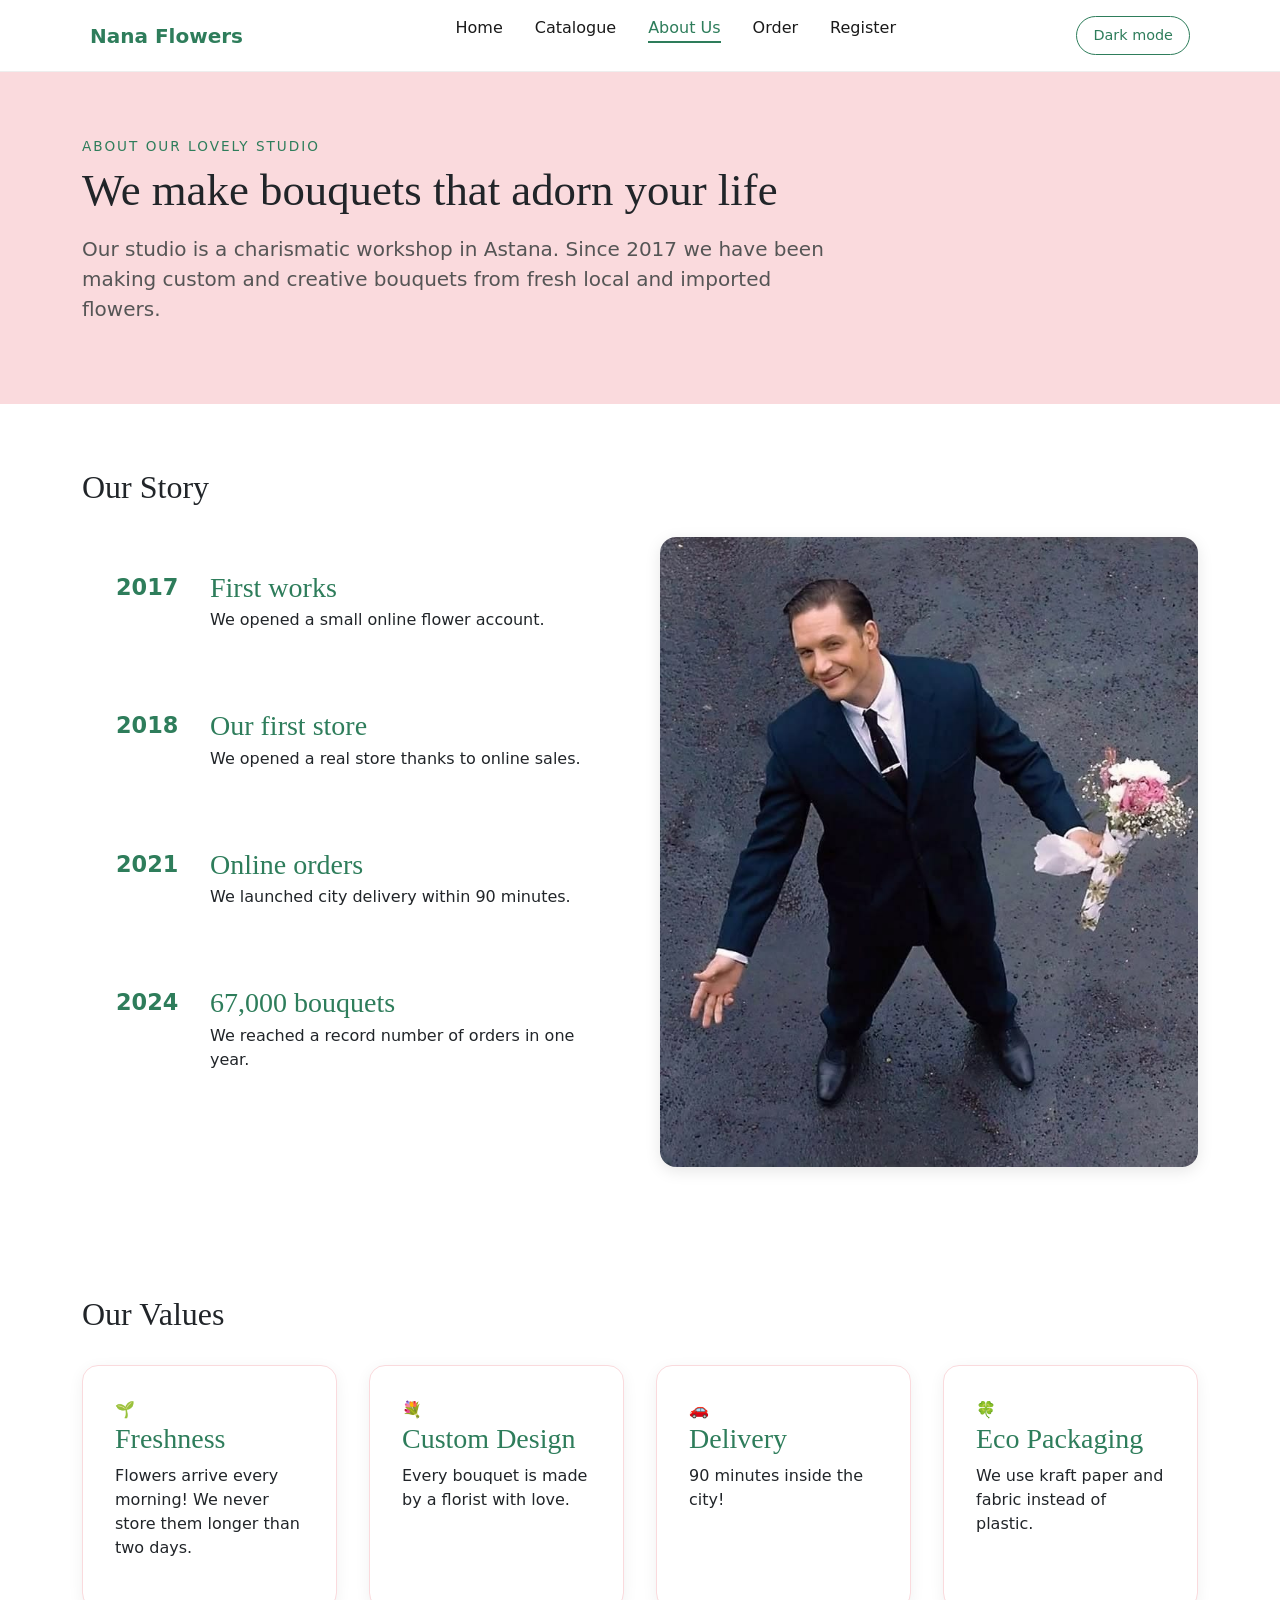
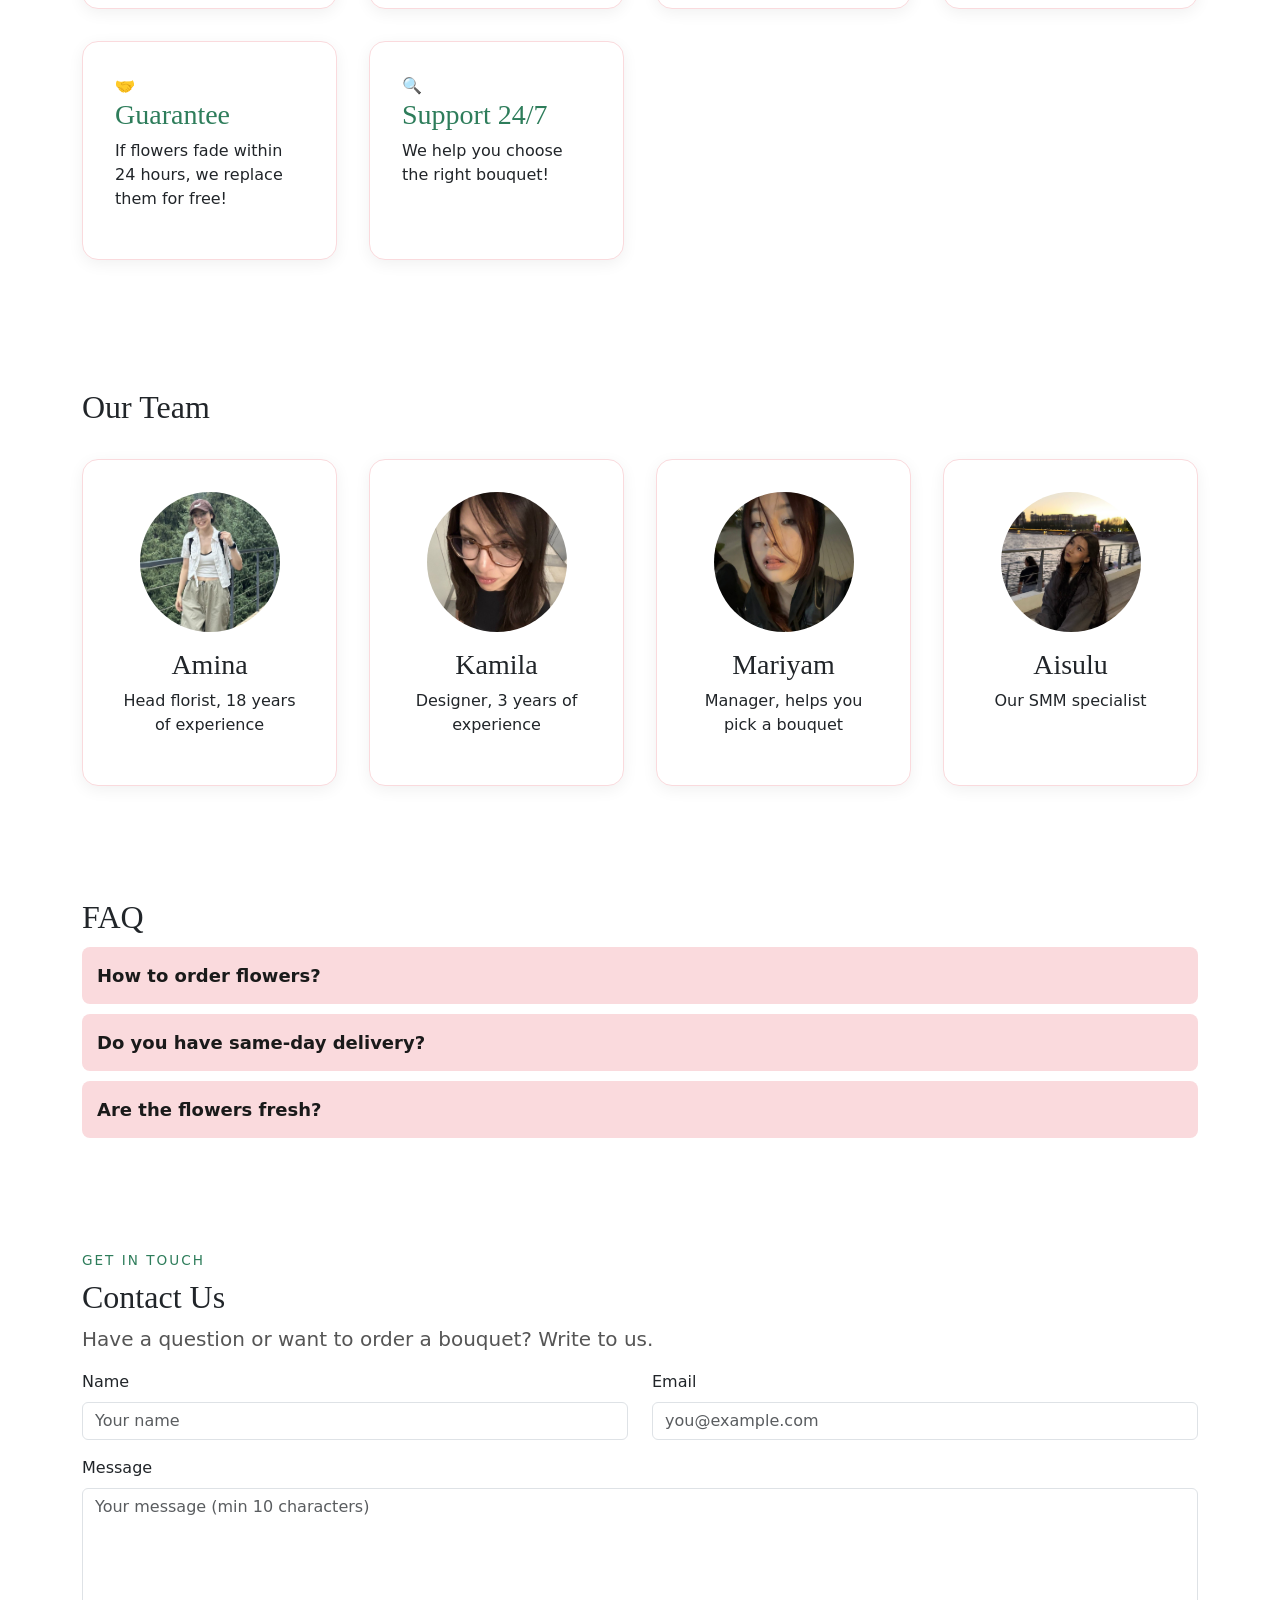
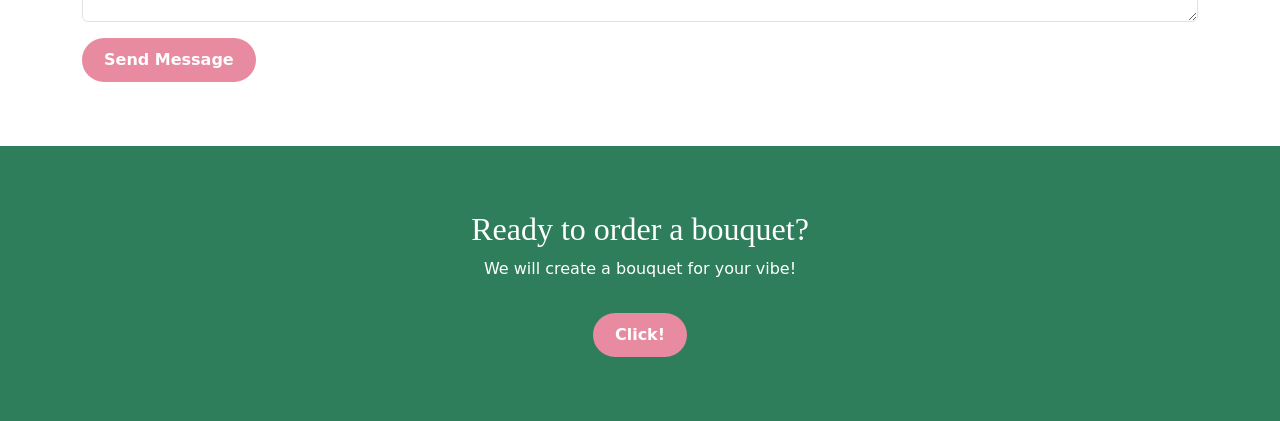
==== commit e63e6e3a: "Update aboutus.html" ====
--- a/aboutus.html
+++ b/aboutus.html
@@ -188,7 +188,7 @@
                             <span class="error-text" id="messageError" style="color: #C2185B; font-size: 14px; display: none;">Message must be at least 10 characters.</span>
                         </div>
                         <div class="col-12">
-                            <button type="submit" class="btnaccent" style="border: none; padding: 12px 28px;">Send Message</button>
+                            <button type="submit" class="btnaccent">Send Message</button>
                         </div>
                     </div>
                 </form>
--- a/css/style.css
+++ b/css/style.css
@@ -13,164 +13,135 @@
   transition: background 0.3s, color 0.3s;
 }
 
-h1, h2, h3 {
-  font-family: Georgia, 'Times New Roman', Times, serif;
-  line-height: 1.2;
-}
-
-.container {
-  width: min(1100px, 90%);
-  margin: 0 auto;
-}
+h1, h2, h3 { font-family: Georgia, 'Times New Roman', Times, serif; line-height: 1.2; }
+.container { width: min(1100px, 90%); margin: 0 auto; }
+
 
 
 
 .header {
-  position: fixed;
-  top: 0;
-  left: 0;
-  width: 100%;
-  height: 72px;
-  background: #FFFFFF;
-  border-bottom: 1px solid #EEEEEE;
-  z-index: 1000;
+  position: fixed; top: 0; left: 0; width: 100%; height: 72px;
+  background: #FFFFFF; border-bottom: 1px solid #EEEEEE; z-index: 1000;
   transition: background 0.3s, border-color 0.3s;
 }
 
 .navbar {
-  display: flex;
-  align-items: center;
-  justify-content: space-between;
-  height: 100%;
-  width: min(1100px, 90%);
-  margin: 0 auto;
-}
-
-.logo {
-  font-size: 1.25rem;
-  color: #2E7D5B;
-  text-decoration: none;
-  font-weight: bold;
-}
-
-.list {
-  display: flex;
-  gap: 32px;
-  list-style: none;
-}
+  display: flex; align-items: center; justify-content: space-between;
+  height: 100%; width: min(1100px, 90%); margin: 0 auto;
+}
+
+.logo { font-size: 1.25rem; color: #2E7D5B; text-decoration: none; font-weight: bold; }
+.list { display: flex; gap: 32px; list-style: none; }
 
 .list a {
-  color: #1A1A1A;
-  text-decoration: none;
-  font-weight: 500;
-  padding-bottom: 4px;
-  border-bottom: 2px solid transparent;
-  transition: color 0.2s, border-color 0.2s;
-}
-
-.list a:hover, .list a.active {
-  color: #2E7D5B;
-  border-bottom-color: #2E7D5B;
-}
+  color: #1A1A1A; text-decoration: none; font-weight: 500;
+  padding-bottom: 4px; border-bottom: 2px solid transparent; transition: 0.2s;
+}
+
+.list a:hover, .list a.active { color: #2E7D5B; border-bottom-color: #2E7D5B; }
+
 
 .theme-toggle {
-  padding: 8px 16px;
+  padding: 8px 16px; border-radius: 999px; border: 1px solid #2E7D5B;
+  background: transparent; color: #2E7D5B; font-size: 0.9rem; cursor: pointer; transition: 0.2s;
+}
+.theme-toggle:hover { background: #2E7D5B; color: #FFF; }
+
+
+.btnaccent, .primary {
+  background: #E88AA0; 
+  color: #FFFFFF;
+  transition: 0.2s; 
   border-radius: 999px;
-  border: 1px solid #2E7D5B;
-  background: transparent;
-  color: #2E7D5B;
-  font-size: 0.9rem;
+  text-decoration: none; 
+  font-weight: bold; 
+  display: inline-block;
+  border: none; 
+  padding: 10px 22px; 
   cursor: pointer;
-  transition: 0.2s;
-}
-.theme-toggle:hover { background: #2E7D5B; color: #FFF; }
-
-.btnaccent, .primary {
-  background: #F4A62A;
-  color: #1A1A1A;
-  transition: 0.2s;
-  border-radius: 999px;
-  text-decoration: none;
-  font-weight: bold;
-  display: inline-block;
-}
-.btnaccent:hover, .primary:hover { filter: brightness(0.9); }
+}
+.btnaccent:hover, .primary:hover { 
+  filter: brightness(0.9); 
+}
 
 .secondary {
-  background: transparent;
-  color: #2E7D5B;
+  background: transparent; 
+  color: #2E7D5B; 
   border: 2px solid #2E7D5B;
-  border-radius: 999px;
-  text-decoration: none;
-  font-weight: bold;
-}
-.secondary:hover { background: #2E7D5B; color: #FFFFFF; }
-
-
+  border-radius: 999px; 
+  text-decoration: none; 
+  font-weight: bold; 
+  padding: 8px 20px;
+}
+.secondary:hover { 
+  background: #2E7D5B; 
+  color: #FFFFFF; 
+}
 
 
 .about, .hero { background: #FADADD; padding: 64px 0; }
+.story { background: #FFFFFF; padding: 64px 0; }
+.values, .benefits, .team, .contact-form-section, .contact-page, .services, .products, .testimonial { background: #FFFFFF; padding: 64px 0; }
+.go, .cta { background: #2E7D5B; color: #FFFFFF; padding: 64px 0; text-align: center; }
+.go h2, .cta h2 { color: #FFFFFF; margin-bottom: 8px; }
+.go p, .cta p { margin-bottom: 32px; }
+
 .eyebrow { text-transform: uppercase; letter-spacing: 2px; font-size: 0.85rem; color: #2E7D5B; margin-bottom: 8px; }
 .about h1, .hero h1 { font-size: clamp(1.8rem, 4vw, 2.8rem); margin-bottom: 16px; }
 .lead { font-size: 1.05rem; color: #555; max-width: 60ch; }
 
-.story, .team, .contact-page, .services, .products, .benefits, .testimonial { padding: 64px 0; }
-
-
-
-
-
-.hero { display: flex; align-items: center; justify-content: space-between; gap: 40px; flex-wrap: wrap; }
-.hero__text { flex: 1 1 400px; }
-.hero .flowers { flex: 1 1 400px; max-width: 500px; border-radius: 16px; box-shadow: 0 8px 24px rgba(0,0,0,0.1); }
-.benefits__grid { display: grid; grid-template-columns: repeat(auto-fit, minmax(220px, 1fr)); gap: 24px; margin-top: 32px; }
-.benefit-card { background: #FFFFFF; padding: 24px; border-radius: 16px; box-shadow: 0 4px 16px rgba(0,0,0,0.05); }
-.benefit-card h3 { color: #2E7D5B; margin-bottom: 8px; }
-
-
-
-
-
-
-.services-grid { display: grid; grid-template-columns: 2fr 1fr 1fr; gap: 24px; }
-.service { background: #FFF8F3; padding: 24px; border-radius: 12px; }
-.service-large { grid-column: 1 / 2; grid-row: 1 / 3; background: #FADADD; }
-.box-container { display: grid; grid-template-columns: repeat(auto-fit, minmax(280px, 1fr)); gap: 24px; }
-.box { background: white; border: 1px solid #EEE; border-radius: 12px; overflow: hidden; box-shadow: 0 4px 12px rgba(0,0,0,0.05); }
-.image img { width: 100%; height: 220px; object-fit: cover; }
-.bouquet-search input, .bouquet-search select, .welcome-form input, .flower-form-row input { width: 100%; padding: 12px; border: 2px solid #FADADD; border-radius: 12px; margin-bottom: 10px; }
-
-.form-control, .input-box input, .input-box textarea { width: 100%; border: 2px solid #EEEEEE; border-radius: 12px; padding: 12px 16px; font-size: 1rem; font-family: inherit; background: #FFF; color: #1A1A1A; transition: 0.2s; }
-.form-control:focus, .input-box input:focus { border-color: #2E7D5B; outline: none; }
-.success-message { margin-top: 24px; padding: 16px 20px; background: #D4F4DD; color: #1F5A40; border-radius: 12px; font-weight: bold; text-align: center; }
-
-
-
+
+
+.valuesgrid, .benefits__grid { display: grid; grid-template-columns: repeat(auto-fit, minmax(250px, 1fr)); gap: 32px; margin-top: 32px; }
+.valuecard, .benefit-card { background: #FFFFFF; padding: 32px; border-radius: 16px; box-shadow: 0 4px 16px rgba(0,0,0,0.06); border: 1px solid #FADADD; }
+.valuecard h3, .benefit-card h3 { margin-bottom: 8px; color: #2E7D5B; }
+
+.teamrow { display: flex; flex-wrap: wrap; gap: 32px; justify-content: center; margin-top: 32px; }
+.teamcard { flex: 1 1 240px; max-width: 300px; text-align: center; background: #FFFFFF; padding: 32px; border-radius: 16px; box-shadow: 0 4px 16px rgba(0,0,0,0.06); border: 1px solid #FADADD; }
+.teamcard img { width: 140px; height: 140px; border-radius: 50%; object-fit: cover; margin-bottom: 16px; }
 
 .storylayout { display: grid; grid-template-columns: 1fr 1fr; gap: 40px; margin-top: 30px; }
-.timeline { list-style: none; display: grid; gap: 32px; padding: 32px; border: 2px solid #FADADD; border-radius: 20px; }
+.timeline { list-style: none; display: grid; gap: 32px; padding: 32px; border: 2px solid #FFFFFF; border-radius: 20px; }
 .timelineitem { display: flex; gap: 24px; }
 .timelineyear { font-size: 1.4rem; color: #2E7D5B; font-weight: bold; min-width: 70px; }
 .timelineitem h3 { color: #2E7D5B; margin-bottom: 4px; }
 .storyphoto img { width: 100%; height: auto; border-radius: 16px; box-shadow: 0 4px 16px rgba(0,0,0,0.1); }
 
-.values, .contact-form-section, .favourites { background: #FFF8F3; padding: 64px 0; }
-.valuesgrid { display: grid; grid-template-columns: repeat(auto-fit, minmax(250px, 1fr)); gap: 32px; margin-top: 32px; }
-.valuecard { background: #FFFFFF; padding: 32px; border-radius: 16px; box-shadow: 0 4px 16px rgba(0,0,0,0.05); }
-.valuecard h3 { margin-bottom: 8px; color: #2E7D5B; }
-
-.teamrow { display: flex; flex-wrap: wrap; gap: 32px; justify-content: center; margin-top: 32px; }
-.teamcard { flex: 1 1 240px; max-width: 300px; text-align: center; background: #FFFFFF; padding: 32px; border-radius: 16px; box-shadow: 0 4px 16px rgba(0,0,0,0.05); }
-.teamcard img { width: 140px; height: 140px; border-radius: 50%; object-fit: cover; margin-bottom: 16px; }
-
-.go, .cta { background: #2E7D5B; color: #FFFFFF; padding: 64px 0; text-align: center; }
-.go h2, .cta h2 { color: #FFFFFF; margin-bottom: 8px; }
-.go p, .cta p { margin-bottom: 32px; }
-
-.faq-question { display: block; width: 100%; text-align: left; padding: 15px; background: #FADADD; color: #1A1A1A; border: none; border-radius: 8px; margin-top: 10px; cursor: pointer; font-weight: bold; font-size: 18px; }
-.faq-answer { padding: 15px; background: #FFF8F3; border-left: 4px solid #2E7D5B; margin-top: 5px; border-radius: 0 0 8px 8px; color: #1A1A1A; }
-
-
+.faq-question { 
+  display: block; width: 100%; text-align: left; padding: 15px; 
+  background: #FADADD; color: #1A1A1A; border: none; border-radius: 8px; 
+  margin-top: 10px; cursor: pointer; font-weight: bold; font-size: 18px; 
+}
+.faq-question:hover { background: #f7c6c9; }
+.faq-answer { 
+  padding: 15px; 
+  background: #FFFFFF; 
+  border-left: 4px solid #2E7D5B; 
+  margin-top: 5px; border-radius: 0 0 8px 8px; color: #1A1A1A; 
+}
+
+
+
+
+.services-grid { display: grid; grid-template-columns: 2fr 1fr 1fr; gap: 24px; }
+.service { background: #FADADD; padding: 24px; border-radius: 12px; }
+.service-large { grid-column: 1 / 2; grid-row: 1 / 3; background: #FADADD; }
+
+.box-container { display: grid; grid-template-columns: repeat(auto-fit, minmax(280px, 1fr)); gap: 24px; }
+.box { background: white; border: 1px solid #EEE; border-radius: 12px; overflow: hidden; box-shadow: 0 4px 12px rgba(0,0,0,0.05); }
+.image img { width: 100%; height: 220px; object-fit: cover; }
+
+.discount {
+  position: absolute; top: 10px; left: 10px;
+  background: #FADADD;
+  color: #1A1A1A; padding: 4px 12px; border-radius: 6px; font-weight: bold; z-index: 1;
+}
+
+
+.form-control, .input-box input, .input-box textarea { width: 100%; border: 2px solid #EEEEEE; border-radius: 12px; padding: 12px 16px; font-size: 1rem; font-family: inherit; background: #FFF; color: #1A1A1A; transition: 0.2s; }
+.form-control:focus, .input-box input:focus { border-color: #2E7D5B; outline: none; }
+.success-message { margin-top: 24px; padding: 16px 20px; background: #D4F4DD; color: #1F5A40; border-radius: 12px; font-weight: bold; text-align: center; }
+.bouquet-search input, .bouquet-search select, .welcome-form input, .flower-form-row input { width: 100%; padding: 12px; border: 2px solid #FADADD; border-radius: 12px; margin-bottom: 10px; }
 
 
 
@@ -181,8 +152,6 @@
 .footer__col h3 { color: #FFFFFF; margin-bottom: 12px; font-size: 1.1rem; }
 .footer__col a, .footer__col p { color: #D9F0E5; text-decoration: none; }
 .footer__col a:hover { color: #F4A62A; }
-
-
 
 
 body.dark-theme { background: #121212 !important; color: #F1F1F1 !important; }
@@ -191,7 +160,7 @@
 body.dark-theme .list a { color: #F1F1F1 !important; }
 body.dark-theme .list a:hover, body.dark-theme .list a.active { color: #7ED9A8 !important; border-bottom-color: #7ED9A8 !important; }
 body.dark-theme .theme-toggle { color: #7ED9A8 !important; border-color: #7ED9A8 !important; }
-
+body.dark-theme .footer__col a:hover { color: #E88AA0 !important; }
 
 body.dark-theme .valuecard, 
 body.dark-theme .teamcard,
@@ -210,17 +179,18 @@
 body.dark-theme h1, 
 body.dark-theme h2, 
 body.dark-theme h3, 
-body.dark-theme .eyebrow { color: #7ED9A8 !important; }
+body.dark-theme .eyebrow,
+body.dark-theme .price { color: #7ED9A8 !important; }
 
 body.dark-theme p, 
 body.dark-theme span, 
 body.dark-theme label, 
-body.dark-theme .price,
 body.dark-theme .lead { color: #D1D1D1 !important; }
 
 body.dark-theme .values, 
 body.dark-theme .contact-form-section,
 body.dark-theme .about,
+body.dark-theme .story,
 body.dark-theme .hero,
 body.dark-theme .testimonial,
 body.dark-theme .favourites,
@@ -234,4 +204,5 @@
 body.dark-theme .bouquet-search input, 
 body.dark-theme .bouquet-search select,
 body.dark-theme .welcome-form input, 
-body.dark-theme .flower-form-row input { background: #2A2A2A !important; color: #FFF !important; border-color: #444 !important; }
+body.dark-theme .flower-form-row input,
+body.dark-theme .faq-answer { background: #1E1E1E !important; color: #F1F1F1 !important; }
